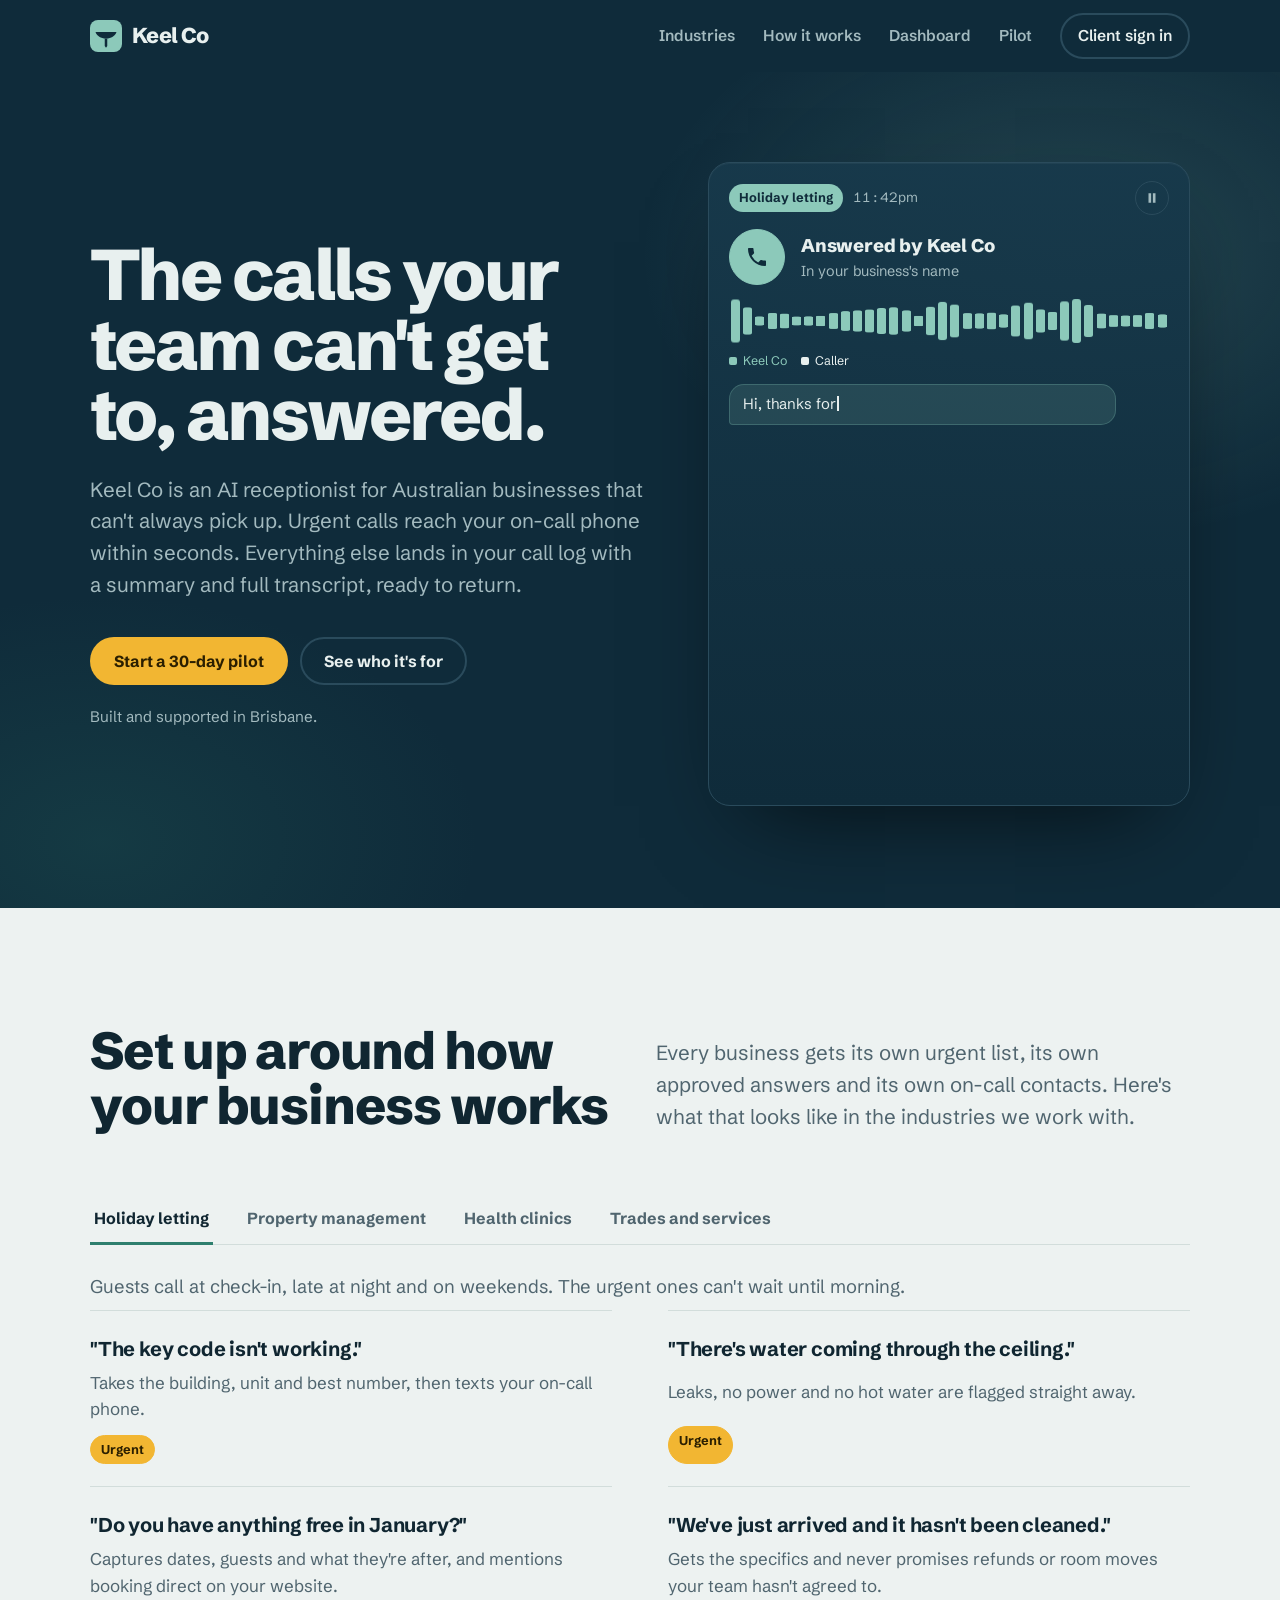
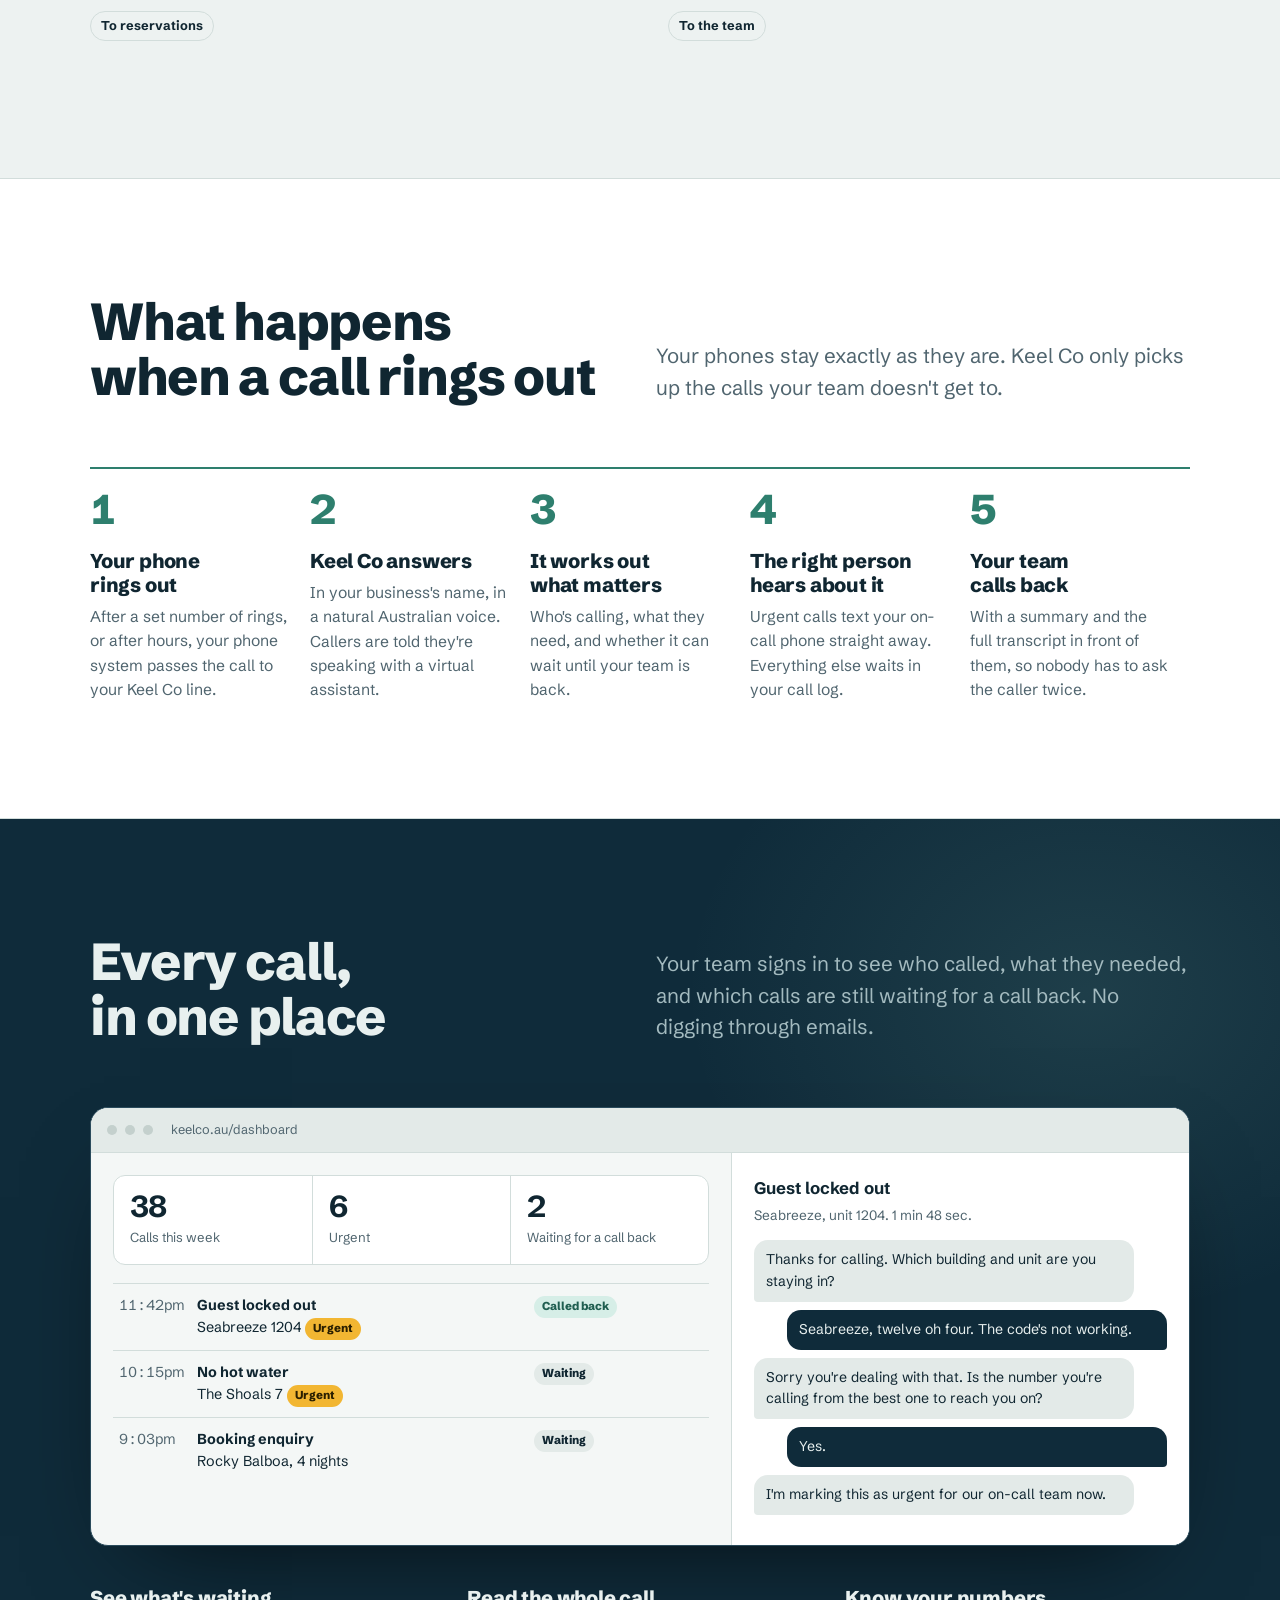
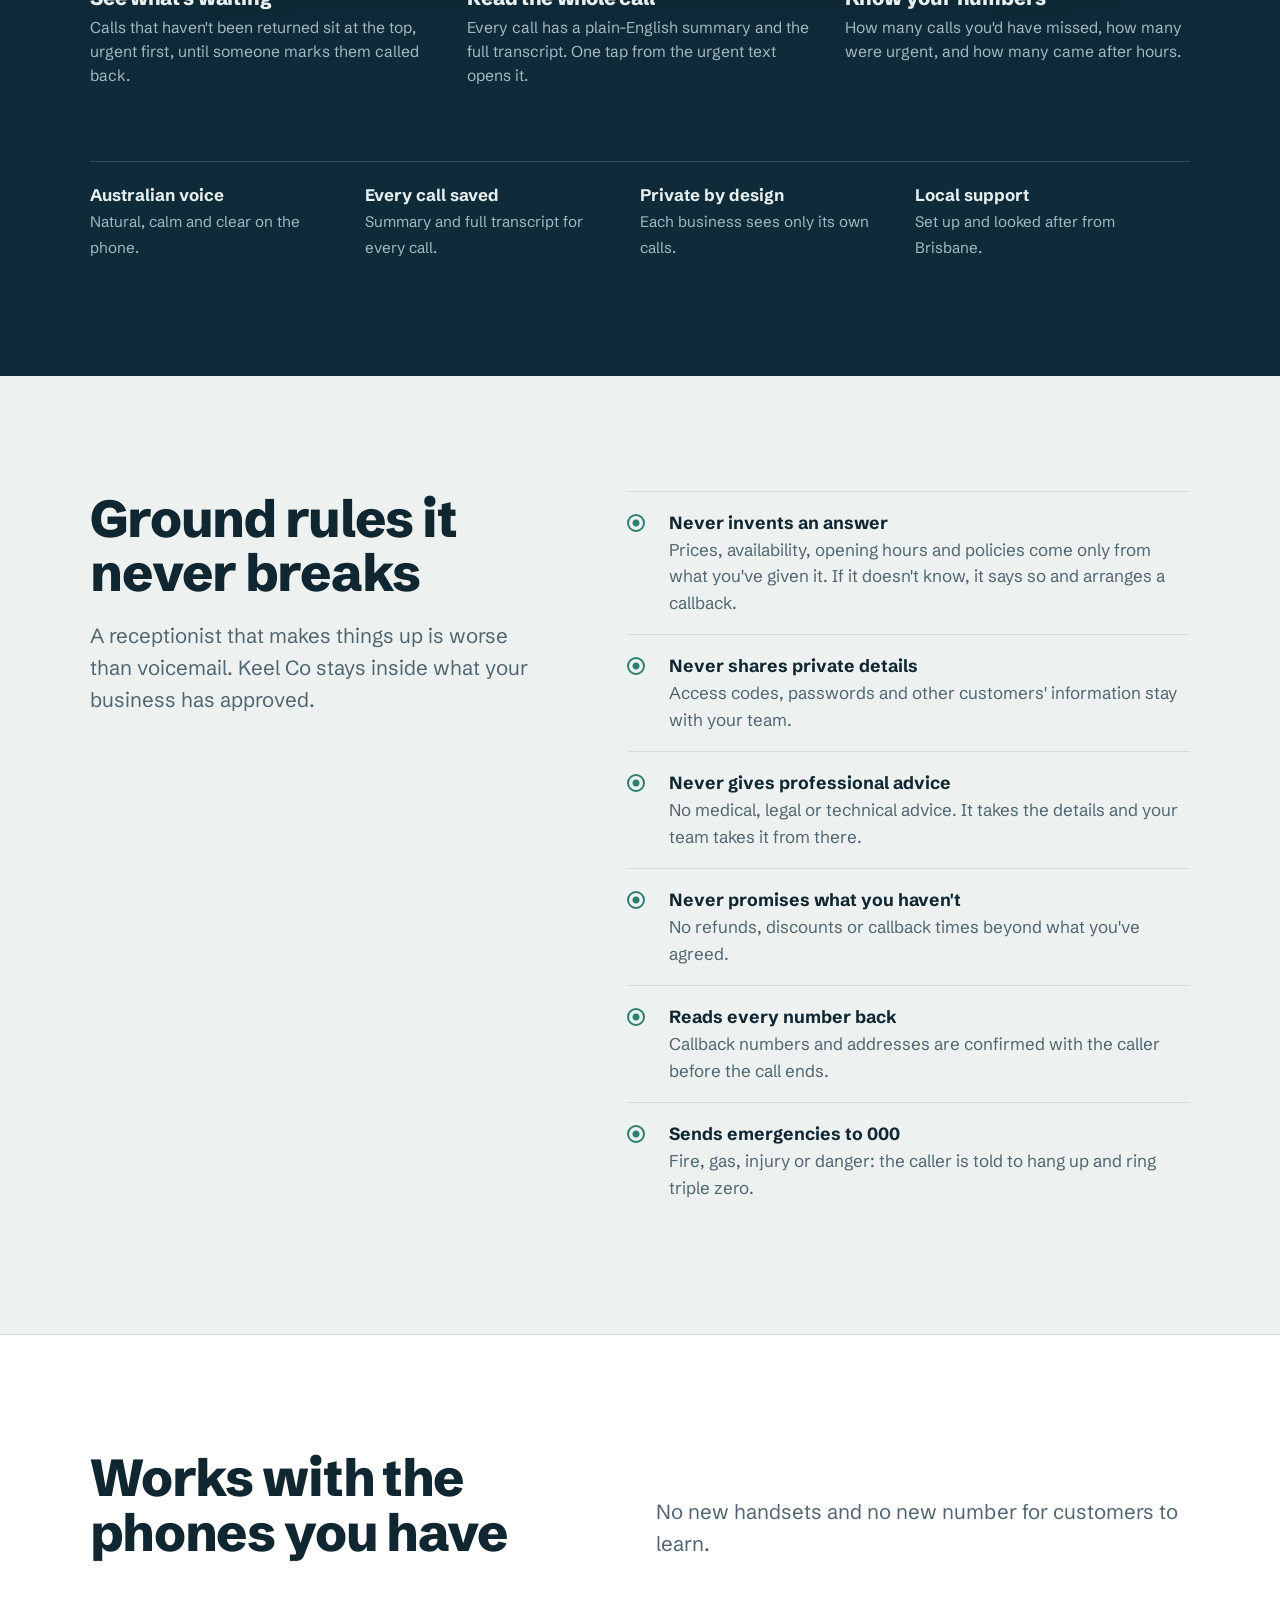
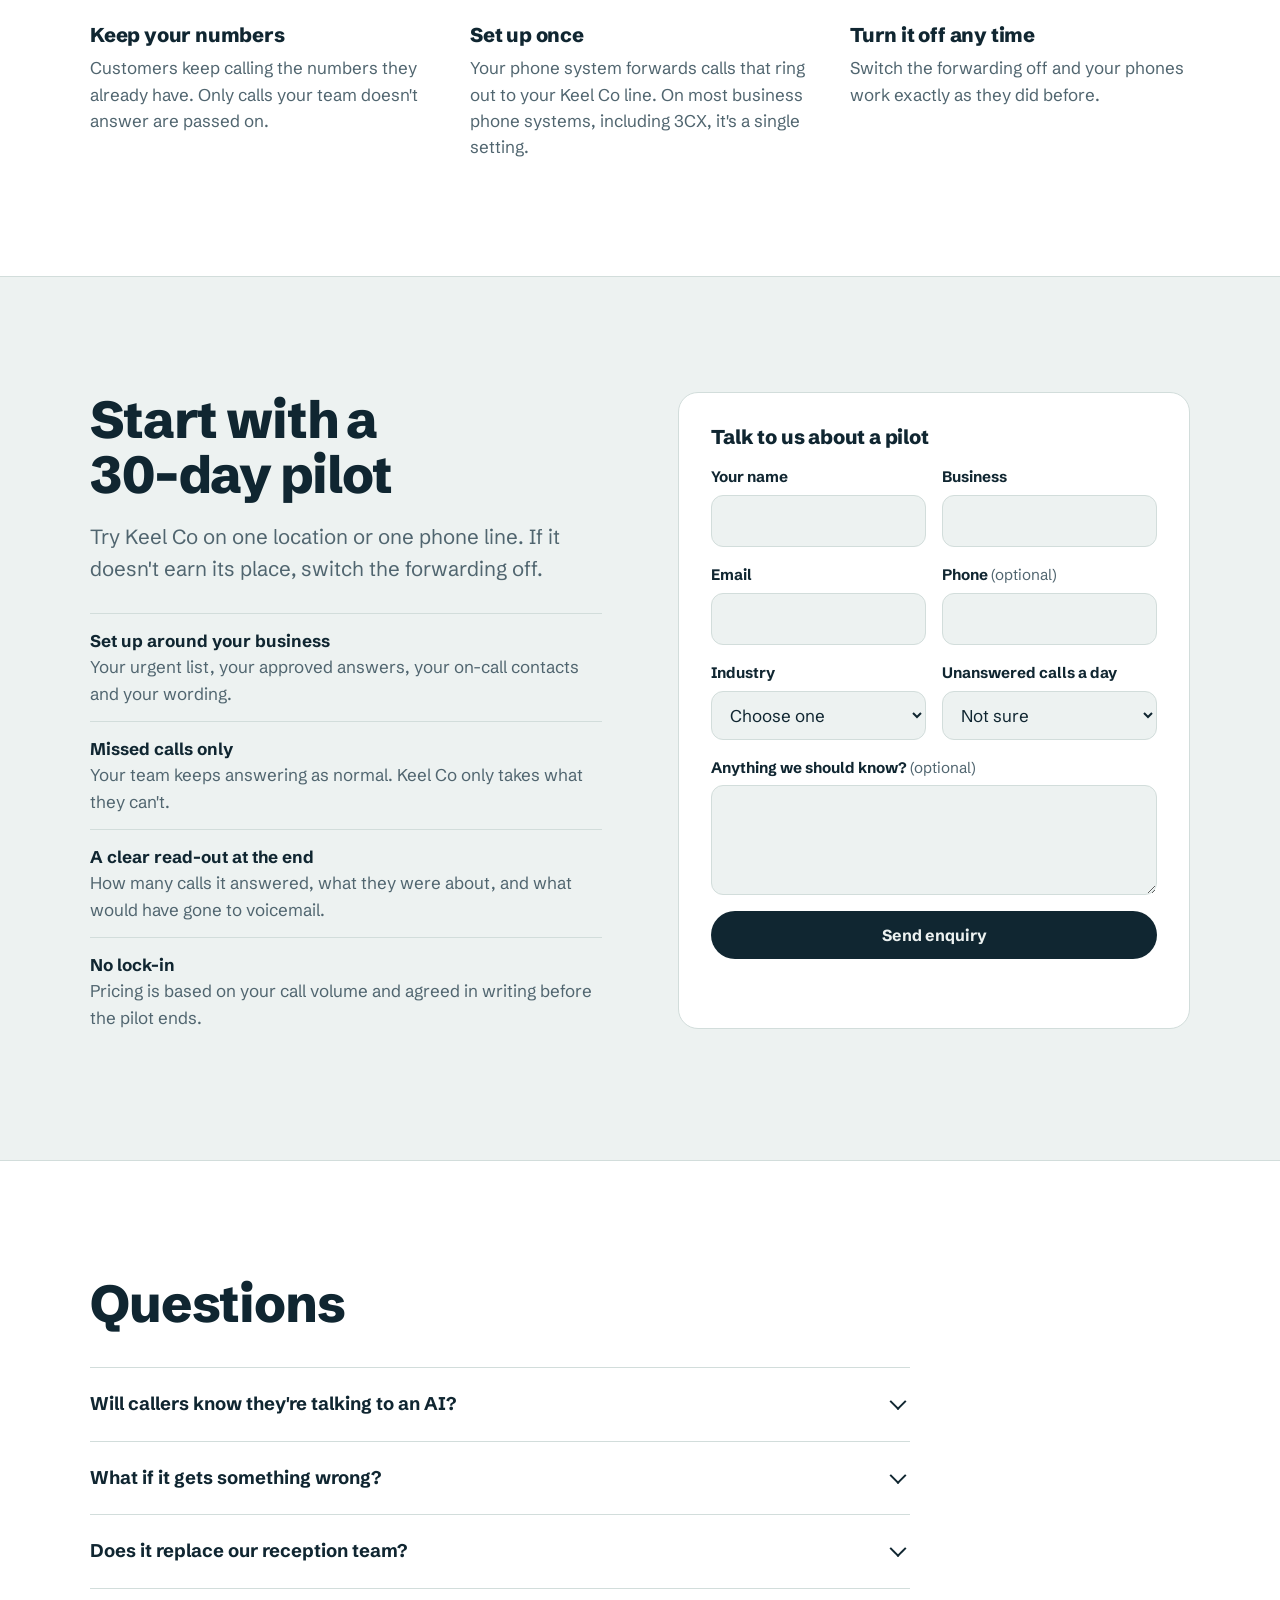
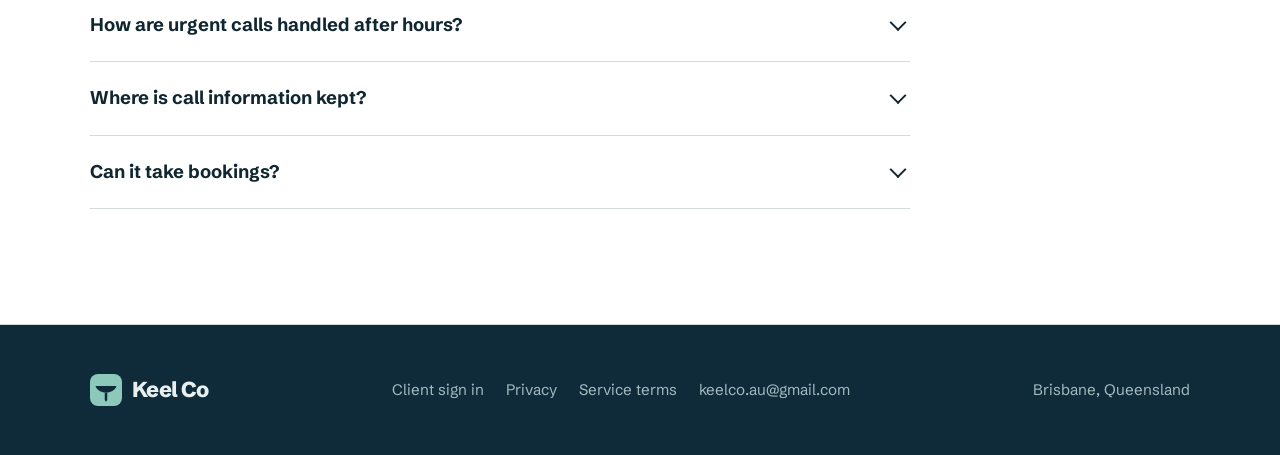
==== index.html @ eb7b9451 "Update index.html" ====
<!doctype html>
<html lang="en-AU">
<head>
  <meta charset="utf-8">
  <meta name="viewport" content="width=device-width, initial-scale=1">
  <title>Keel Co | AI receptionist for the calls your team misses</title>
  <meta name="description" content="Keel Co answers the calls your business misses, day and night. Urgent calls reach your on-call phone within seconds. Everything else lands in your call log with a summary and transcript.">
  <meta name="theme-color" content="#0F2B3A">
  <link rel="icon" href="/assets/mark.svg" type="image/svg+xml">
  <meta property="og:title" content="Keel Co | AI receptionist for the calls your team misses">
  <meta property="og:description" content="The calls your team can't get to, answered. Urgent ones reach your on-call phone in seconds.">
  <link rel="preconnect" href="https://fonts.googleapis.com">
  <link rel="preconnect" href="https://fonts.gstatic.com" crossorigin>
  <link href="https://fonts.googleapis.com/css2?family=Schibsted+Grotesk:wght@400;500;600;700;800;900&display=swap" rel="stylesheet">
  <link rel="stylesheet" href="/site.css">
  <link rel="stylesheet" href="/motion.css">
</head>
<body>
<a class="skip" href="#main">Skip to content</a>

<header class="site-head">
  <div class="wrap">
    <a class="brand" href="/"><img src="/assets/mark.svg" alt="" width="32" height="32">Keel Co</a>
    <nav class="nav" aria-label="Main">
      <a href="#industries">Industries</a>
      <a href="#how">How it works</a>
      <a href="#dashboard">Dashboard</a>
      <a href="#pilot">Pilot</a>
      <a class="signin" href="/dashboard">Client sign in</a>
    </nav>
  </div>
</header>

<main id="main">
  <section class="hero" aria-labelledby="hero-title">
    <div class="wrap">
      <div>
        <h1 id="hero-title">The calls your team can't get to, answered.</h1>
        <p class="lede">Keel Co is an AI receptionist for Australian businesses that can't always pick up. Urgent calls reach your on-call phone within seconds. Everything else lands in your call log with a summary and full transcript, ready to return.</p>
        <div class="hero-actions">
          <a class="btn btn-buoy" href="#pilot">Start a 30-day pilot</a>
          <a class="btn btn-ghost-dark" href="#industries">See who it's for</a>
        </div>
        <p class="hero-note">Built and supported in Brisbane.</p>
      </div>

      <div class="stage" id="stage" role="img" aria-label="Animated example: Keel Co answers a missed call, talks with the caller, saves a summary and texts the on-call phone.">
        <div class="sms" id="sc-sms" aria-hidden="true">
          <img src="/assets/mark.svg" alt="">
          <div class="sms-top"><b>Keel Co</b><span>now</span></div>
          <div class="sms-body"><strong id="sms-title"></strong><span id="sms-body"></span></div>
          <span class="sms-link">View call in dashboard</span>
        </div>
        <div class="stage-top">
          <span class="scenario-chip" id="sc-chip">Holiday letting</span>
          <span class="stage-time" id="sc-time">11:42pm</span>
          <button class="stage-pause" id="sc-pause" type="button" aria-pressed="false" aria-label="Pause the example call"><svg viewBox="0 0 16 16" aria-hidden="true"><path d="M4 2.5h3v11H4zM9 2.5h3v11H9z" fill="currentColor"/></svg></button>
        </div>
        <div class="caller-row">
          <div class="ring-wrap"><span class="ring"></span><span class="ring"></span><span class="ring"></span>
            <svg viewBox="0 0 24 24" aria-hidden="true"><path d="M6.6 10.8a15.1 15.1 0 0 0 6.6 6.6l2.2-2.2c.3-.3.7-.4 1-.2 1.1.4 2.3.6 3.6.6.6 0 1 .4 1 1V20c0 .6-.4 1-1 1A17 17 0 0 1 3 4c0-.6.4-1 1-1h3.5c.6 0 1 .4 1 1 0 1.3.2 2.5.6 3.6.1.3 0 .7-.2 1z" fill="currentColor"/></svg>
          </div>
          <div><div class="call-state" id="sc-state">Incoming call</div><div class="call-sub" id="sc-sub">Rang out at reception</div></div>
        </div>
        <div class="wave" id="wave" aria-hidden="true"></div>
        <div class="wave-legend" aria-hidden="true"><span class="k">Keel Co</span><span class="c">Caller</span></div>
        <ol class="transcript" id="sc-lines" aria-hidden="true"></ol>
        <div class="summary" id="sc-summary" aria-hidden="true"></div>
      </div>
    </div>
  </section>

  <section id="industries" aria-labelledby="ind-title">
    <div class="wrap">
      <div class="section-head">
        <h2 id="ind-title">Set up around how your business works</h2>
        <p class="lede">Every business gets its own urgent list, its own approved answers and its own on-call contacts. Here's what that looks like in the industries we work with.</p>
      </div>

      <div class="tabs" role="tablist" aria-label="Industries">
        <button role="tab" id="tab-letting" aria-controls="panel-letting" aria-selected="true">Holiday letting</button>
        <button role="tab" id="tab-pm" aria-controls="panel-pm" aria-selected="false" tabindex="-1">Property management</button>
        <button role="tab" id="tab-clinic" aria-controls="panel-clinic" aria-selected="false" tabindex="-1">Health clinics</button>
        <button role="tab" id="tab-trades" aria-controls="panel-trades" aria-selected="false" tabindex="-1">Trades and services</button>
      </div>

      <div role="tabpanel" id="panel-letting" aria-labelledby="tab-letting">
        <p class="tab-intro">Guests call at check-in, late at night and on weekends. The urgent ones can't wait until morning.</p>
        <div class="call-types">
          <div class="call-type"><span class="said">"The key code isn't working."</span><span class="does">Takes the building, unit and best number, then texts your on-call phone.</span><span class="tag urgent">Urgent</span></div>
          <div class="call-type"><span class="said">"There's water coming through the ceiling."</span><span class="does">Leaks, no power and no hot water are flagged straight away.</span><span class="tag urgent">Urgent</span></div>
          <div class="call-type"><span class="said">"Do you have anything free in January?"</span><span class="does">Captures dates, guests and what they're after, and mentions booking direct on your website.</span><span class="tag">To reservations</span></div>
          <div class="call-type"><span class="said">"We've just arrived and it hasn't been cleaned."</span><span class="does">Gets the specifics and never promises refunds or room moves your team hasn't agreed to.</span><span class="tag">To the team</span></div>
        </div>
      </div>

      <div role="tabpanel" id="panel-pm" aria-labelledby="tab-pm" hidden>
        <p class="tab-intro">Tenants, owners and tradespeople all call the same number. Keel Co sorts them and gets each message to the right person.</p>
        <div class="call-types">
          <div class="call-type"><span class="said">"A pipe's burst under the sink."</span><span class="does">Emergency repairs like burst pipes, gas smells and no power go to your after-hours contact straight away.</span><span class="tag urgent">Urgent</span></div>
          <div class="call-type"><span class="said">"The oven's stopped working."</span><span class="does">Logs a routine maintenance request with the address, the problem and when the tenant is home.</span><span class="tag">Maintenance</span></div>
          <div class="call-type"><span class="said">"I'm calling about the inspection on Friday."</span><span class="does">Takes the message for the property manager. It never confirms tenancy details to someone it can't verify.</span><span class="tag">To the PM</span></div>
          <div class="call-type"><span class="said">"I own 14 Smith Street, can someone call me?"</span><span class="does">Owners get a clear message to their property manager with what it's about.</span><span class="tag">Message</span></div>
        </div>
      </div>

      <div role="tabpanel" id="panel-clinic" aria-labelledby="tab-clinic" hidden>
        <p class="tab-intro">For physio, chiro, dental and allied health practices whose front desk is busy with patients in the room.</p>
        <div class="call-types">
          <div class="call-type"><span class="said">"I've hurt my back. Can I get in today?"</span><span class="does">Takes the patient's details and preferred times as a booking request for your team to confirm. It never gives clinical advice.</span><span class="tag">Booking request</span></div>
          <div class="call-type"><span class="said">"I need to cancel tomorrow's appointment."</span><span class="does">Captures the name and appointment time so reception can free up the slot and offer it to someone else.</span><span class="tag">To reception</span></div>
          <div class="call-type"><span class="said">"Is it covered by my health fund?"</span><span class="does">Answers only from information the practice has approved. Anything else gets a callback.</span><span class="tag">Callback</span></div>
          <div class="call-type"><span class="said">"I've got chest pain."</span><span class="does">Anything that sounds like an emergency: the caller is told to hang up and ring 000.</span><span class="tag urgent">Emergency</span></div>
        </div>
      </div>

      <div role="tabpanel" id="panel-trades" aria-labelledby="tab-trades" hidden>
        <p class="tab-intro">For plumbers, electricians and service businesses whose phone rings while they're on the tools.</p>
        <div class="call-types">
          <div class="call-type"><span class="said">"My hot water system has burst."</span><span class="does">Urgent jobs go straight to whoever's on call, with the address and the customer's number.</span><span class="tag urgent">Urgent</span></div>
          <div class="call-type"><span class="said">"Can I get a quote for a new switchboard?"</span><span class="does">Captures the job, the address and the best time to call, so you can quote without phone tag.</span><span class="tag">New job</span></div>
          <div class="call-type"><span class="said">"What time are you coming tomorrow?"</span><span class="does">Takes the message for the office. It never makes up arrival times.</span><span class="tag">To the office</span></div>
          <div class="call-type"><span class="said">"Do you do weekend call-outs?"</span><span class="does">Answers from your approved information and passes the enquiry on.</span><span class="tag">Callback</span></div>
        </div>
      </div>
    </div>
  </section>

  <section class="calls-band" id="how" aria-labelledby="how-title">
    <div class="wrap">
      <div class="section-head">
        <h2 id="how-title">What happens when a call rings out</h2>
        <p class="lede">Your phones stay exactly as they are. Keel Co only picks up the calls your team doesn't get to.</p>
      </div>
      <ol class="steps">
        <li><h3>Your phone rings out</h3><p>After a set number of rings, or after hours, your phone system passes the call to your Keel Co line.</p></li>
        <li><h3>Keel Co answers</h3><p>In your business's name, in a natural Australian voice. Callers are told they're speaking with a virtual assistant.</p></li>
        <li><h3>It works out what matters</h3><p>Who's calling, what they need, and whether it can wait until your team is back.</p></li>
        <li><h3>The right person hears about it</h3><p>Urgent calls text your on-call phone straight away. Everything else waits in your call log.</p></li>
        <li><h3>Your team calls back</h3><p>With a summary and the full transcript in front of them, so nobody has to ask the caller twice.</p></li>
      </ol>
    </div>
  </section>

  <section class="preview" id="dashboard" aria-labelledby="dash-title">
    <div class="wrap">
      <div class="section-head">
        <h2 id="dash-title">Every call, in one place</h2>
        <p class="lede">Your team signs in to see who called, what they needed, and which calls are still waiting for a call back. No digging through emails.</p>
      </div>

      <div class="screen" role="img" aria-label="Preview of the Keel Co call log, showing call counts, a list of calls and one call's transcript">
        <div class="screen-bar"><i></i><i></i><i></i><span>keelco.au/dashboard</span></div>
        <div class="screen-body">
          <div>
            <div class="figs">
              <div><b>38</b><small>Calls this week</small></div>
              <div><b>6</b><small>Urgent</small></div>
              <div><b>2</b><small>Waiting for a call back</small></div>
            </div>
            <table class="mini-table">
              <tr><td>11:42pm</td><td><b>Guest locked out</b><br>Seabreeze 1204 <span class="pill urgent">Urgent</span></td><td><span class="pill done">Called back</span></td></tr>
              <tr><td>10:15pm</td><td><b>No hot water</b><br>The Shoals 7 <span class="pill urgent">Urgent</span></td><td><span class="pill" data-flip>Waiting</span></td></tr>
              <tr><td>9:03pm</td><td><b>Booking enquiry</b><br>Rocky Balboa, 4 nights</td><td><span class="pill">Waiting</span></td></tr>
            </table>
          </div>
          <div class="detail">
            <h4>Guest locked out</h4>
            <p class="meta">Seabreeze, unit 1204. 1 min 48 sec.</p>
            <div class="bubble ai">Thanks for calling. Which building and unit are you staying in?</div>
            <div class="bubble caller">Seabreeze, twelve oh four. The code's not working.</div>
            <div class="bubble ai">Sorry you're dealing with that. Is the number you're calling from the best one to reach you on?</div>
            <div class="bubble caller">Yes.</div>
            <div class="bubble ai">I'm marking this as urgent for our on-call team now.</div>
          </div>
        </div>
      </div>

      <div class="preview-points">
        <div><h3>See what's waiting</h3><p>Calls that haven't been returned sit at the top, urgent first, until someone marks them called back.</p></div>
        <div><h3>Read the whole call</h3><p>Every call has a plain-English summary and the full transcript. One tap from the urgent text opens it.</p></div>
        <div><h3>Know your numbers</h3><p>How many calls you'd have missed, how many were urgent, and how many came after hours.</p></div>
      </div>

      <div class="trust">
        <div><b>Australian voice</b><span>Natural, calm and clear on the phone.</span></div>
        <div><b>Every call saved</b><span>Summary and full transcript for every call.</span></div>
        <div><b>Private by design</b><span>Each business sees only its own calls.</span></div>
        <div><b>Local support</b><span>Set up and looked after from Brisbane.</span></div>
      </div>
    </div>
  </section>

  <section aria-labelledby="rules-title">
    <div class="wrap rules">
      <div>
        <h2 id="rules-title">Ground rules it never breaks</h2>
        <p class="lede" style="margin-top:20px">A receptionist that makes things up is worse than voicemail. Keel Co stays inside what your business has approved.</p>
      </div>
      <ul class="rule-list">
        <li><div><strong>Never invents an answer</strong><span>Prices, availability, opening hours and policies come only from what you've given it. If it doesn't know, it says so and arranges a callback.</span></div></li>
        <li><div><strong>Never shares private details</strong><span>Access codes, passwords and other customers' information stay with your team.</span></div></li>
        <li><div><strong>Never gives professional advice</strong><span>No medical, legal or technical advice. It takes the details and your team takes it from there.</span></div></li>
        <li><div><strong>Never promises what you haven't</strong><span>No refunds, discounts or callback times beyond what you've agreed.</span></div></li>
        <li><div><strong>Reads every number back</strong><span>Callback numbers and addresses are confirmed with the caller before the call ends.</span></div></li>
        <li><div><strong>Sends emergencies to 000</strong><span>Fire, gas, injury or danger: the caller is told to hang up and ring triple zero.</span></div></li>
      </ul>
    </div>
  </section>

  <section class="phones" aria-labelledby="phones-title">
    <div class="wrap">
      <div class="section-head">
        <h2 id="phones-title">Works with the phones you have</h2>
        <p class="lede">No new handsets and no new number for customers to learn.</p>
      </div>
      <div class="phone-grid">
        <div><h3>Keep your numbers</h3><p>Customers keep calling the numbers they already have. Only calls your team doesn't answer are passed on.</p></div>
        <div><h3>Set up once</h3><p>Your phone system forwards calls that ring out to your Keel Co line. On most business phone systems, including 3CX, it's a single setting.</p></div>
        <div><h3>Turn it off any time</h3><p>Switch the forwarding off and your phones work exactly as they did before.</p></div>
      </div>
    </div>
  </section>

  <section id="pilot" aria-labelledby="pilot-title">
    <div class="wrap pilot">
      <div>
        <h2 id="pilot-title">Start with a 30-day pilot</h2>
        <p class="lede" style="margin-top:20px">Try Keel Co on one location or one phone line. If it doesn't earn its place, switch the forwarding off.</p>
        <ul class="pilot-terms">
          <li><b>Set up around your business</b><span>Your urgent list, your approved answers, your on-call contacts and your wording.</span></li>
          <li><b>Missed calls only</b><span>Your team keeps answering as normal. Keel Co only takes what they can't.</span></li>
          <li><b>A clear read-out at the end</b><span>How many calls it answered, what they were about, and what would have gone to voicemail.</span></li>
          <li><b>No lock-in</b><span>Pricing is based on your call volume and agreed in writing before the pilot ends.</span></li>
        </ul>
      </div>

      <form class="enquiry" id="enquiry" novalidate>
        <h3>Talk to us about a pilot</h3>
        <div class="two">
          <div class="field"><label for="f-name">Your name</label><input id="f-name" name="name" autocomplete="name" required maxlength="120"></div>
          <div class="field"><label for="f-business">Business</label><input id="f-business" name="business" autocomplete="organization" maxlength="160"></div>
        </div>
        <div class="two">
          <div class="field"><label for="f-email">Email</label><input id="f-email" name="email" type="email" autocomplete="email" required maxlength="200"></div>
          <div class="field"><label for="f-phone">Phone <span class="hint">(optional)</span></label><input id="f-phone" name="phone" type="tel" autocomplete="tel" maxlength="40"></div>
        </div>
        <div class="two">
          <div class="field">
            <label for="f-industry">Industry</label>
            <select id="f-industry" name="industry">
              <option value="">Choose one</option>
              <option>Holiday or short-stay letting</option>
              <option>Property management</option>
              <option>Health clinic</option>
              <option>Trades or services</option>
              <option>Something else</option>
            </select>
          </div>
          <div class="field">
            <label for="f-missed">Unanswered calls a day</label>
            <select id="f-missed" name="missed_calls">
              <option value="">Not sure</option>
              <option>Under 10</option>
              <option>10 to 30</option>
              <option>30 to 100</option>
              <option>Over 100</option>
            </select>
          </div>
        </div>
        <div class="field"><label for="f-message">Anything we should know? <span class="hint">(optional)</span></label><textarea id="f-message" name="message" maxlength="2000"></textarea></div>
        <button class="btn btn-ink" type="submit">Send enquiry</button>
        <p class="form-status" id="form-status" role="status" aria-live="polite"></p>
      </form>
    </div>
  </section>

  <section class="calls-band" id="faq" aria-labelledby="faq-title">
    <div class="wrap">
      <h2 id="faq-title" style="margin-bottom:36px">Questions</h2>
      <div class="faq">
        <details><summary>Will callers know they're talking to an AI?</summary><p>Yes. Keel Co introduces itself as a virtual assistant at the start of every call, and says so if anyone asks. Most callers just want their message to reach a person quickly, and that's what it does.</p></details>
        <details><summary>What if it gets something wrong?</summary><p>Every call is saved with a full transcript, so your team can check exactly what was said. Names and numbers are read back to the caller before the call ends, and it never commits your business to anything it hasn't been told it can.</p></details>
        <details><summary>Does it replace our reception team?</summary><p>No. It answers the calls that would otherwise ring out or go to voicemail: when everyone's busy, on another line, or gone home for the day.</p></details>
        <details><summary>How are urgent calls handled after hours?</summary><p>You choose what counts as urgent and who's on call. When an urgent call comes in, the on-call person gets a text with the caller's name, the problem and their number within seconds of the call ending, plus a link to the full call.</p></details>
        <details><summary>Where is call information kept?</summary><p>Your call log is stored in Australia, in Sydney, and only your business can see it. To answer calls, Keel Co uses established global providers for the phone line and voice, which process call audio on their own servers, some of them overseas. Our <a href="/privacy">privacy policy</a> names each one and how long information is kept.</p></details>
        <details><summary>Can it take bookings?</summary><p>It captures booking requests in full for your team to confirm. It doesn't check availability or quote prices unless you've set it up to.</p></details>
      </div>
    </div>
  </section>
</main>

<footer class="site-foot">
  <div class="wrap">
    <a class="brand" href="/" style="color:var(--on-tide)"><img src="/assets/mark.svg" alt="" width="28" height="28">Keel Co</a>
    <nav aria-label="Footer">
      <a href="/dashboard">Client sign in</a>
      <a href="/privacy">Privacy</a>
      <a href="/terms">Service terms</a>
      <a href="mailto:keelco.au@gmail.com">keelco.au@gmail.com</a>
    </nav>
    <p>Brisbane, Queensland</p>
  </div>
</footer>

<script src="/config.js"></script>
<script src="/motion.js" defer></script>
<script>
// Industry tabs (arrow keys move between tabs).
(function () {
  var tabs = [].slice.call(document.querySelectorAll('[role="tab"]'));
  function select(t) {
    tabs.forEach(function (x) {
      var on = x === t;
      x.setAttribute('aria-selected', String(on)); x.tabIndex = on ? 0 : -1;
      document.getElementById(x.getAttribute('aria-controls')).hidden = !on;
    });
  }
  tabs.forEach(function (t, i) {
    t.addEventListener('click', function () { select(t); });
    t.addEventListener('keydown', function (e) {
      var j = e.key === 'ArrowRight' ? (i + 1) % tabs.length : e.key === 'ArrowLeft' ? (i - 1 + tabs.length) % tabs.length : -1;
      if (j > -1) { e.preventDefault(); select(tabs[j]); tabs[j].focus(); }
    });
  });
})();

// Enquiry form: saved straight to the Keel Co database.
(function () {
  var form = document.getElementById('enquiry');
  var status = document.getElementById('form-status');
  if (!form) return;
  form.addEventListener('submit', function (e) {
    e.preventDefault();
    var data = Object.fromEntries(new FormData(form).entries());
    status.className = 'form-status';
    if (!data.name || !data.name.trim()) { status.className = 'form-status err'; status.textContent = 'Add your name so we know who to reply to.'; form.name.focus(); return; }
    if (!/^[^@\s]+@[^@\s]+\.[^@\s]+$/.test(data.email || '')) { status.className = 'form-status err'; status.textContent = 'Check your email address. It needs an @ and a domain.'; form.email.focus(); return; }
    Object.keys(data).forEach(function (k) { data[k] = (data[k] || '').trim() || null; });
    var btn = form.querySelector('button[type=submit]');
    btn.disabled = true; btn.textContent = 'Sending…';
    var c = window.KEEL_CONFIG;
    fetch(c.supabaseUrl + '/rest/v1/leads', {
      method: 'POST',
      headers: { 'apikey': c.supabaseKey, 'Content-Type': 'application/json', 'Prefer': 'return=minimal' },
      body: JSON.stringify(data)
    }).then(function (r) {
      if (!r.ok) throw new Error('status ' + r.status);
      form.reset();
      status.className = 'form-status ok';
      status.textContent = 'Thanks. We’ll be in touch within one business day.';
    }).catch(function () {
      status.className = 'form-status err';
      status.textContent = 'That didn’t send. Email us at ' + c.contactEmail + ' instead.';
    }).finally(function () { btn.disabled = false; btn.textContent = 'Send enquiry'; });
  });
})();
</script>
</body>
</html>
---- site.css ----
/* Keel Co — public site */
:root {
  --tide: #0F2B3A;
  --tide-raised: #17394B;
  --tide-line: #2A4B5C;
  --on-tide: #E8F0EF;
  --on-tide-muted: #A3BABF;
  --salt: #EDF2F1;
  --paper: #FFFFFF;
  --ink: #102631;
  --slate: #50656F;
  --line: #D2DDDB;
  --seaglass: #8CC9BA;
  --seaglass-deep: #2E7F6E;
  --buoy: #F2B632;
  --buoy-ink: #2B1F00;
  --focus: #F2B632;
  --font: "Schibsted Grotesk", "Helvetica Neue", Arial, system-ui, sans-serif;
  --wrap: 1180px;
  --gutter: clamp(16px, 4vw, 40px);
  color-scheme: light;
}
@media (prefers-color-scheme: dark) {
  :root:not([data-theme="light"]) {
    --salt: #0C2230;
    --paper: #12293A;
    --ink: #E3ECEB;
    --slate: #9FB4B9;
    --line: #27465A;
    --seaglass-deep: #8CC9BA;
    color-scheme: dark;
  }
}
:root[data-theme="dark"] {
  --salt: #0C2230; --paper: #12293A; --ink: #E3ECEB; --slate: #9FB4B9;
  --line: #27465A; --seaglass-deep: #8CC9BA; color-scheme: dark;
}

*, *::before, *::after { box-sizing: border-box; }
html { -webkit-text-size-adjust: 100%; scroll-behavior: smooth; }
@media (prefers-reduced-motion: reduce) { html { scroll-behavior: auto; } }
body {
  margin: 0; background: var(--salt); color: var(--ink);
  font-family: var(--font); font-size: 1.0625rem; line-height: 1.55;
  -webkit-font-smoothing: antialiased;
}
img, svg { display: block; max-width: 100%; }
a { color: inherit; }
:focus-visible { outline: 3px solid var(--focus); outline-offset: 3px; border-radius: 4px; }
.wrap { max-width: var(--wrap); margin: 0 auto; padding: 0 var(--gutter); }
.skip { position: absolute; left: -9999px; }
.skip:focus { left: 16px; top: 16px; z-index: 10; background: var(--buoy); color: var(--buoy-ink); padding: 8px 12px; }

h1, h2, h3 { margin: 0; font-weight: 800; letter-spacing: -0.022em; line-height: 1.05; text-wrap: balance; }
h2 { font-size: clamp(2rem, 4.4vw, 3.25rem); }
h3 { font-size: 1.25rem; letter-spacing: -0.01em; line-height: 1.2; }
p { margin: 0; }
.lede { font-size: clamp(1.125rem, 1.6vw, 1.3rem); color: var(--slate); max-width: 34em; }

/* Buttons */
.btn {
  display: inline-flex; align-items: center; justify-content: center; gap: 10px;
  min-height: 48px; padding: 0 22px; border-radius: 999px; border: 2px solid transparent;
  font: 700 1rem/1 var(--font); text-decoration: none; cursor: pointer;
  transition: background-color .15s, color .15s, border-color .15s;
}
.btn-buoy { background: var(--buoy); color: var(--buoy-ink); }
.btn-buoy:hover { background: #FFC845; }
.btn-ghost-dark { border-color: var(--tide-line); color: var(--on-tide); }
.btn-ghost-dark:hover { border-color: var(--on-tide-muted); }
.btn-ink { background: var(--ink); color: var(--salt); }

/* Header */
.site-head { background: var(--tide); color: var(--on-tide); }
.site-head .wrap { display: flex; align-items: center; justify-content: space-between; height: 72px; }
.brand { display: inline-flex; align-items: center; gap: 10px; text-decoration: none; font-weight: 800; font-size: 1.35rem; letter-spacing: -0.03em; }
.brand img { width: 32px; height: 32px; }
.nav { display: flex; align-items: center; gap: 28px; font-weight: 600; font-size: .975rem; }
.nav a { text-decoration: none; color: var(--on-tide-muted); }
.nav a:hover { color: var(--on-tide); }
.nav .signin { color: var(--on-tide); border: 2px solid var(--tide-line); padding: 9px 16px; border-radius: 999px; }
@media (max-width: 760px) { .nav a:not(.signin) { display: none; } }

/* Hero */
.hero { background: var(--tide); color: var(--on-tide); padding: clamp(40px, 7vw, 96px) 0 clamp(56px, 8vw, 112px); overflow: hidden; }
.hero .wrap { display: grid; grid-template-columns: minmax(0, 1.15fr) minmax(0, 1fr); gap: clamp(32px, 5vw, 72px); align-items: center; }
.hero h1 { font-size: clamp(2.6rem, 5.6vw, 4.6rem); letter-spacing: -0.035em; line-height: .98; }
.hero .lede { color: var(--on-tide-muted); margin-top: 24px; }
.hero-actions { display: flex; flex-wrap: wrap; gap: 12px; margin-top: 36px; }
.hero-note { margin-top: 20px; font-size: .95rem; color: var(--on-tide-muted); }
@media (max-width: 900px) { .hero .wrap { grid-template-columns: 1fr; } }

/* The night log */
.log { background: var(--tide-raised); border: 1px solid var(--tide-line); border-radius: 20px; padding: 22px 22px 10px; box-shadow: 0 30px 80px -40px rgba(0,0,0,.6); }
.log-head { display: flex; justify-content: space-between; align-items: baseline; gap: 12px; padding: 0 4px 14px; border-bottom: 1px solid var(--tide-line); }
.log-head strong { font-size: 1.05rem; }
.log-head span { font-size: .875rem; color: var(--on-tide-muted); }
.log ol { list-style: none; margin: 0; padding: 0; }
.log li { display: grid; grid-template-columns: 64px 1fr; gap: 14px; padding: 16px 4px; border-bottom: 1px solid var(--tide-line); }
.log li:last-child { border-bottom: 0; }
.log time { font-weight: 700; color: var(--on-tide-muted); font-size: .95rem; padding-top: 1px; }
.log .what { font-weight: 700; }
.log .where { color: var(--on-tide-muted); font-size: .95rem; }
.log .outcome { display: inline-flex; align-items: center; gap: 8px; margin-top: 8px; font-size: .875rem; font-weight: 600; color: var(--seaglass); }
.log .outcome::before { content: ""; width: 8px; height: 8px; border-radius: 50%; background: currentColor; }
.log .urgent .outcome { color: var(--buoy); }
.log .urgent .what::after { content: "Urgent"; margin-left: 10px; font-size: .75rem; font-weight: 800; padding: 3px 8px; border-radius: 999px; background: var(--buoy); color: var(--buoy-ink); vertical-align: 2px; }
.log-foot { font-size: .8rem; color: var(--on-tide-muted); padding: 12px 4px 8px; }

/* The one orchestrated moment: the newest call arrives and gets flagged */
.log li.arrive { transition: background-color 1.2s ease; }
.log li.arrive.is-new { background: rgba(242,182,50,.10); }
.log li.arrive:not(.urgent) .outcome { color: var(--on-tide-muted); }
@media (prefers-reduced-motion: no-preference) {
  .log li.arrive.is-hidden { opacity: 0; transform: translateY(-14px); }
  .log li.arrive { transition: opacity .6s cubic-bezier(.2,.8,.2,1), transform .6s cubic-bezier(.2,.8,.2,1), background-color 1.2s ease; }
}

/* Sections */
section { padding: clamp(64px, 9vw, 120px) 0; }
.section-head { display: grid; grid-template-columns: minmax(0, 1fr) minmax(0, 1fr); gap: 32px; align-items: end; margin-bottom: clamp(36px, 5vw, 64px); }
.section-head .lede { justify-self: start; }
@media (max-width: 860px) { .section-head { grid-template-columns: 1fr; } }

/* Sequence: what happens to a missed call */
.steps { list-style: none; margin: 0; padding: 0; display: grid; grid-template-columns: repeat(5, minmax(0, 1fr)); border-top: 2px solid var(--ink); counter-reset: step; }
.steps li { padding: 22px 20px 0 0; counter-increment: step; }
.steps li::before { content: counter(step); display: block; font-size: 2.6rem; font-weight: 800; letter-spacing: -0.04em; color: var(--seaglass-deep); line-height: 1; margin-bottom: 18px; }
.steps h3 { margin-bottom: 8px; }
.steps p { color: var(--slate); font-size: .98rem; }
@media (max-width: 980px) { .steps { grid-template-columns: repeat(2, minmax(0, 1fr)); row-gap: 28px; } }
@media (max-width: 520px) { .steps { grid-template-columns: 1fr; } }

/* What guests call about */
.calls-band { background: var(--paper); border-top: 1px solid var(--line); border-bottom: 1px solid var(--line); }
.call-types { display: grid; grid-template-columns: repeat(2, minmax(0, 1fr)); gap: 0 56px; }
.call-type { display: grid; grid-template-columns: minmax(0, 1fr); padding: 22px 0; border-top: 1px solid var(--line); }
.call-type .said { font-size: 1.25rem; font-weight: 700; letter-spacing: -0.01em; }
.call-type .does { color: var(--slate); margin-top: 6px; }
.call-type .tag { justify-self: start; margin-top: 12px; font-size: .8rem; font-weight: 700; padding: 4px 10px; border-radius: 999px; background: var(--salt); color: var(--ink); border: 1px solid var(--line); }
.call-type .tag.urgent { background: var(--buoy); color: var(--buoy-ink); border-color: var(--buoy); }
@media (max-width: 760px) { .call-types { grid-template-columns: 1fr; } }

/* Dashboard preview */
.preview { background: var(--tide); color: var(--on-tide); }
.preview .lede { color: var(--on-tide-muted); }
.screen { border-radius: 18px; overflow: hidden; border: 1px solid var(--tide-line); background: #F4F7F6; color: #102631; box-shadow: 0 40px 100px -50px rgba(0,0,0,.8); }
.screen-bar { display: flex; align-items: center; gap: 8px; padding: 12px 16px; background: #E3EAE8; border-bottom: 1px solid #D2DDDB; font-size: .8rem; color: #50656F; }
.screen-bar i { width: 10px; height: 10px; border-radius: 50%; background: #C4D0CD; }
.screen-bar span { margin-left: 10px; }
.screen-body { display: grid; grid-template-columns: 1.4fr 1fr; gap: 0; }
.screen-body > div { padding: 22px; }
.screen-body > div + div { border-left: 1px solid #D2DDDB; background: #FFFFFF; }
.figs { display: grid; grid-template-columns: repeat(3, minmax(0, 1fr)); border: 1px solid #D2DDDB; border-radius: 12px; background: #fff; }
.figs div { padding: 14px 16px; }
.figs div + div { border-left: 1px solid #D2DDDB; }
.figs b { display: block; font-size: 1.9rem; letter-spacing: -0.03em; line-height: 1.1; }
.figs small { color: #50656F; font-size: .82rem; }
.mini-table { width: 100%; border-collapse: collapse; margin-top: 18px; font-size: .9rem; }
.mini-table td { padding: 10px 6px; border-top: 1px solid #D2DDDB; vertical-align: top; }
.mini-table td:first-child { color: #50656F; white-space: nowrap; width: 72px; }
.pill { display: inline-block; font-size: .72rem; font-weight: 800; padding: 2px 8px; border-radius: 999px; background: #E3EAE8; }
.pill.urgent { background: #F2B632; color: #2B1F00; }
.pill.done { background: #D6EEE7; color: #1F5E50; }
.detail h4 { margin: 0 0 4px; font-size: 1.05rem; }
.detail .meta { color: #50656F; font-size: .85rem; margin-bottom: 14px; }
.bubble { max-width: 92%; padding: 9px 12px; border-radius: 14px; font-size: .88rem; margin-bottom: 8px; }
.bubble.ai { background: #E3EAE8; border-bottom-left-radius: 4px; }
.bubble.caller { background: #0F2B3A; color: #E8F0EF; margin-left: auto; border-bottom-right-radius: 4px; }
.preview-points { display: grid; grid-template-columns: repeat(3, minmax(0, 1fr)); gap: 32px; margin-top: 40px; }
.preview-points h3 { margin-bottom: 6px; }
.preview-points p { color: var(--on-tide-muted); font-size: .98rem; }
@media (max-width: 860px) { .screen-body { grid-template-columns: 1fr; } .screen-body > div + div { border-left: 0; border-top: 1px solid #D2DDDB; } .preview-points { grid-template-columns: 1fr; } }
@media (max-width: 520px) { .figs { grid-template-columns: 1fr; } .figs div + div { border-left: 0; border-top: 1px solid #D2DDDB; } }

/* Ground rules */
.rules { display: grid; grid-template-columns: minmax(0, .9fr) minmax(0, 1.1fr); gap: clamp(32px, 6vw, 96px); align-items: start; }
.rule-list { list-style: none; margin: 0; padding: 0; }
.rule-list li { padding: 18px 0; border-top: 1px solid var(--line); display: grid; grid-template-columns: 28px 1fr; gap: 14px; }
.rule-list li::before { content: ""; width: 18px; height: 18px; margin-top: 4px; border-radius: 50%; border: 2px solid var(--seaglass-deep); background: radial-gradient(circle, var(--seaglass-deep) 0 3px, transparent 4px); }
.rule-list strong { display: block; font-size: 1.1rem; }
.rule-list span { color: var(--slate); }
@media (max-width: 860px) { .rules { grid-template-columns: 1fr; } }

/* Phones */
.phones { background: var(--paper); border-top: 1px solid var(--line); border-bottom: 1px solid var(--line); }
.phone-grid { display: grid; grid-template-columns: repeat(3, minmax(0, 1fr)); gap: 40px; }
.phone-grid h3 { margin-bottom: 8px; }
.phone-grid p { color: var(--slate); }
@media (max-width: 860px) { .phone-grid { grid-template-columns: 1fr; gap: 28px; } }

/* Pilot + form */
.pilot { display: grid; grid-template-columns: minmax(0, 1fr) minmax(0, 1fr); gap: clamp(32px, 6vw, 88px); align-items: start; }
.pilot-terms { list-style: none; margin: 28px 0 0; padding: 0; }
.pilot-terms li { padding: 14px 0; border-top: 1px solid var(--line); }
.pilot-terms li b { display: block; }
.pilot-terms li span { color: var(--slate); }
form.enquiry { background: var(--paper); border: 1px solid var(--line); border-radius: 20px; padding: clamp(20px, 3vw, 32px); display: grid; gap: 16px; }
.field { display: grid; gap: 6px; }
.field label { font-weight: 700; font-size: .95rem; }
.field .hint { font-weight: 400; color: var(--slate); }
.field input, .field textarea, .field select {
  width: 100%; font: inherit; color: var(--ink); background: var(--salt);
  border: 1.5px solid var(--line); border-radius: 12px; padding: 12px 14px; min-height: 48px;
}
.field textarea { min-height: 110px; resize: vertical; }
.field input:focus, .field textarea:focus, .field select:focus { outline: none; border-color: var(--seaglass-deep); box-shadow: 0 0 0 3px rgba(46,127,110,.25); }
.two { display: grid; grid-template-columns: 1fr 1fr; gap: 16px; }
@media (max-width: 560px) { .two { grid-template-columns: 1fr; } }
.form-status { font-size: .95rem; min-height: 1.4em; }
.form-status.ok { color: var(--seaglass-deep); font-weight: 700; }
.form-status.err { color: #B3261E; font-weight: 700; }
@media (prefers-color-scheme: dark) { :root:not([data-theme="light"]) .form-status.err { color: #FF9B8F; } }
@media (max-width: 860px) { .pilot { grid-template-columns: 1fr; } }

/* FAQ */
.faq { max-width: 820px; }
.faq details { border-top: 1px solid var(--line); }
.faq details:last-child { border-bottom: 1px solid var(--line); }
.faq summary { list-style: none; cursor: pointer; padding: 22px 40px 22px 0; font-weight: 700; font-size: 1.15rem; position: relative; }
.faq summary::-webkit-details-marker { display: none; }
.faq summary::after { content: ""; position: absolute; right: 6px; top: 50%; width: 12px; height: 12px; border-right: 2.5px solid var(--ink); border-bottom: 2.5px solid var(--ink); transform: translateY(-70%) rotate(45deg); transition: transform .2s; }
.faq details[open] summary::after { transform: translateY(-30%) rotate(-135deg); }
.faq details p { padding: 0 0 22px; color: var(--slate); max-width: 64ch; }

/* Footer */
.site-foot { background: var(--tide); color: var(--on-tide-muted); padding: 48px 0; font-size: .95rem; }
.site-foot .wrap { display: flex; flex-wrap: wrap; gap: 24px; justify-content: space-between; align-items: center; }
.site-foot nav { display: flex; gap: 22px; flex-wrap: wrap; }
.site-foot a { text-decoration: none; }
.site-foot a:hover { color: var(--on-tide); }

/* Legal pages */
.legal { max-width: 720px; padding-top: 56px; padding-bottom: 96px; }
.legal h1 { font-size: clamp(2.2rem, 5vw, 3.4rem); margin-bottom: 12px; }
.legal .updated { color: var(--slate); margin-bottom: 36px; }
.legal h2 { font-size: 1.4rem; margin: 36px 0 10px; letter-spacing: -0.01em; }
.legal p, .legal li { color: var(--ink); margin-bottom: 12px; }
.legal ul { padding-left: 1.2em; }

/* Tabular figures only where numbers line up */
.log time, .steps li::before, .figs b, .mini-table td:first-child { font-variant-numeric: tabular-nums; }

/* Industry switch in the hero log */
.log-switch { display: flex; flex-wrap: wrap; gap: 6px; padding: 0 4px 14px; }
.log-switch button { font: 600 .85rem var(--font); color: var(--on-tide-muted); background: transparent; border: 1.5px solid var(--tide-line); border-radius: 999px; padding: 6px 12px; min-height: 34px; cursor: pointer; }
.log-switch button[aria-pressed="true"] { background: var(--on-tide); color: var(--tide); border-color: var(--on-tide); }
.log-switch button:hover { border-color: var(--on-tide-muted); }

/* Industries: tabbed */
.tabs { display: flex; flex-wrap: wrap; gap: 8px; margin-bottom: 28px; border-bottom: 1px solid var(--line); }
.tabs [role="tab"] { font: 700 1rem var(--font); color: var(--slate); background: none; border: 0; border-bottom: 3px solid transparent; padding: 12px 4px 14px; margin-right: 22px; margin-bottom: -1px; cursor: pointer; }
.tabs [role="tab"][aria-selected="true"] { color: var(--ink); border-bottom-color: var(--seaglass-deep); }
.tabs [role="tab"]:hover { color: var(--ink); }
.tab-intro { font-size: 1.15rem; color: var(--slate); max-width: 46em; margin-bottom: 8px; }
@media (max-width: 560px) { .tabs { gap: 0; } .tabs [role="tab"] { margin-right: 16px; font-size: .95rem; } }

/* Trust strip */
.trust { display: grid; grid-template-columns: repeat(4, minmax(0, 1fr)); gap: 0; border-top: 1px solid var(--tide-line); margin-top: clamp(40px, 6vw, 72px); }
.trust div { padding: 20px 20px 0 0; }
.trust b { display: block; color: var(--on-tide); font-size: 1.05rem; }
.trust span { color: var(--on-tide-muted); font-size: .95rem; }
@media (max-width: 860px) { .trust { grid-template-columns: repeat(2, minmax(0, 1fr)); row-gap: 8px; } }
---- motion.css ----
/* Keel Co — motion layer: the live call stage, scroll-lit steps, living dashboard preview */

/* ---------- Ambient glow behind dark sections ---------- */
.hero, .preview { position: relative; isolation: isolate; }
.hero::before, .preview::before {
  content: ""; position: absolute; inset: -20% -10% auto -10%; height: 140%; z-index: -1; pointer-events: none;
  background:
    radial-gradient(40% 35% at 78% 30%, rgba(140, 201, 186, .16), transparent 70%),
    radial-gradient(35% 30% at 15% 80%, rgba(46, 127, 110, .18), transparent 70%);
}
.preview::before { inset: 0; height: 100%; background: radial-gradient(45% 40% at 85% 15%, rgba(140, 201, 186, .12), transparent 70%); }

/* ---------- The live call stage ---------- */
.stage {
  position: relative; overflow: hidden;
  background: linear-gradient(180deg, rgba(23, 57, 75, .95), rgba(15, 43, 58, .95));
  border: 1px solid var(--tide-line); border-radius: 22px; padding: 18px 20px 20px;
  box-shadow: 0 40px 90px -40px rgba(0, 0, 0, .7), inset 0 1px 0 rgba(255, 255, 255, .04);
  min-height: 520px; display: flex; flex-direction: column; gap: 14px;
  contain: layout paint; /* changes inside never move the rest of the page */
}
.stage-top { display: flex; align-items: center; gap: 10px; }
.scenario-chip { font-size: .8rem; font-weight: 700; color: var(--tide); background: var(--seaglass); padding: 4px 10px; border-radius: 999px; }
.stage-time { color: var(--on-tide-muted); font-size: .85rem; font-variant-numeric: tabular-nums; }
.stage-pause { margin-left: auto; width: 34px; height: 34px; border-radius: 50%; border: 1.5px solid var(--tide-line); background: transparent; color: var(--on-tide-muted); cursor: pointer; display: grid; place-items: center; }
.stage-pause:hover { color: var(--on-tide); border-color: var(--on-tide-muted); }
.stage-pause svg { width: 14px; height: 14px; }

.caller-row { display: flex; align-items: center; gap: 16px; }
.ring-wrap { position: relative; width: 56px; height: 56px; flex: none; display: grid; place-items: center; border-radius: 50%; background: var(--tide-raised); border: 1px solid var(--tide-line); color: var(--on-tide); transition: background-color .4s, color .4s; }
.ring-wrap svg { width: 24px; height: 24px; position: relative; z-index: 1; }
.ring-wrap .ring { position: absolute; inset: 0; border-radius: 50%; border: 2px solid var(--seaglass); opacity: 0; }
.stage.is-ringing .ring-wrap { color: var(--seaglass); }
.stage.is-live .ring-wrap { background: var(--seaglass); color: var(--tide); border-color: var(--seaglass); }
.stage.is-ended .ring-wrap { background: var(--tide-raised); color: var(--on-tide-muted); }
@media (prefers-reduced-motion: no-preference) {
  .stage.is-ringing .ring { animation: ripple 1.6s cubic-bezier(.2, .6, .3, 1) infinite; }
  .stage.is-ringing .ring:nth-child(2) { animation-delay: .5s; }
  .stage.is-ringing .ring:nth-child(3) { animation-delay: 1s; }
  .stage.is-ringing .ring-wrap svg { animation: buzz .5s ease-in-out infinite; }
  @keyframes ripple { from { transform: scale(1); opacity: .7; } to { transform: scale(2.3); opacity: 0; } }
  @keyframes buzz { 0%, 100% { transform: rotate(0); } 25% { transform: rotate(-12deg); } 75% { transform: rotate(12deg); } }
}
.call-state { font-weight: 800; font-size: 1.15rem; color: var(--on-tide); letter-spacing: -0.01em; }
.call-sub { color: var(--on-tide-muted); font-size: .9rem; }

/* Waveform: bars driven by JS; colour shows who is speaking */
.wave { display: flex; align-items: center; gap: 3px; height: 44px; padding: 0 2px; }
.wave i { flex: 1; min-width: 2px; height: 100%; border-radius: 3px; background: var(--tide-line); transition: background-color .25s; transform: scaleY(.08); will-change: transform; }
.stage[data-speaker="ai"] .wave i { background: var(--seaglass); }
.stage[data-speaker="caller"] .wave i { background: var(--on-tide); }
.wave-legend { display: flex; gap: 14px; font-size: .78rem; color: var(--on-tide-muted); margin-top: -6px; }
.wave-legend span { display: inline-flex; align-items: center; gap: 6px; }
.wave-legend span::before { content: ""; width: 8px; height: 8px; border-radius: 2px; background: currentColor; }
.wave-legend .k { color: var(--seaglass); } .wave-legend .c { color: var(--on-tide); }

.transcript { list-style: none; margin: 0; padding: 0; display: flex; flex-direction: column; gap: 8px; flex: 1; }
.transcript li { max-width: 88%; padding: 9px 13px; border-radius: 15px; font-size: .93rem; line-height: 1.4; }
.transcript li.ai { background: rgba(140, 201, 186, .14); color: var(--on-tide); border: 1px solid rgba(140, 201, 186, .25); border-bottom-left-radius: 4px; }
.transcript li.caller { background: var(--on-tide); color: var(--tide); margin-left: auto; border-bottom-right-radius: 4px; }
.transcript li .cursor { display: inline-block; width: 2px; height: 1em; background: currentColor; vertical-align: -2px; margin-left: 1px; }
@media (prefers-reduced-motion: no-preference) { .transcript li .cursor { animation: blink .8s steps(1) infinite; } @keyframes blink { 50% { opacity: 0; } } }
@media (prefers-reduced-motion: no-preference) { .transcript li { animation: rise .3s ease both; } @keyframes rise { from { opacity: 0; transform: translateY(6px); } } }

.summary { display: flex; flex-wrap: wrap; gap: 6px; min-height: 30px; }
.summary span { font-size: .8rem; font-weight: 700; padding: 5px 10px; border-radius: 999px; background: var(--tide-raised); color: var(--on-tide); border: 1px solid var(--tide-line); }
.summary span.urgent { background: var(--buoy); color: var(--buoy-ink); border-color: var(--buoy); }
@media (prefers-reduced-motion: no-preference) { .summary span { animation: pop .35s cubic-bezier(.3, 1.5, .5, 1) both; } @keyframes pop { from { opacity: 0; transform: scale(.7); } } }

/* The text message that lands on the on-call phone */
.sms {
  position: absolute; left: 14px; right: 14px; top: 12px; z-index: 3;
  display: grid; grid-template-columns: 36px 1fr; gap: 4px 12px; align-items: start;
  background: rgba(232, 240, 239, .97); color: var(--tide); border-radius: 18px; padding: 12px 14px;
  box-shadow: 0 20px 50px -15px rgba(0, 0, 0, .6);
  transform: translateY(-130%); opacity: 0; transition: transform .55s cubic-bezier(.2, .9, .25, 1.1), opacity .3s;
}
.sms.show { transform: none; opacity: 1; }
.sms img { width: 36px; height: 36px; border-radius: 9px; grid-row: span 2; }
.sms .sms-top { display: flex; justify-content: space-between; font-size: .78rem; color: #50656F; }
.sms .sms-top b { color: var(--tide); }
.sms .sms-body { font-size: .9rem; line-height: 1.35; }
.sms .sms-body strong { display: block; }
.sms .sms-link { grid-column: 2; font-size: .82rem; font-weight: 700; color: #1F5E50; }

.stage.fade .transcript, .stage.fade .summary, .stage.fade .sms { opacity: 0; transition: opacity .5s; }

/* ---------- Steps: a line that fills as you scroll ---------- */
.steps { position: relative; border-top: 0; }
.steps::before, .steps::after { content: ""; position: absolute; left: 0; top: 0; height: 2px; }
.steps::before { right: 0; background: var(--line); }
.steps::after { right: 0; background: var(--seaglass-deep); transform: scaleX(var(--progress, 0)); transform-origin: left center; transition: transform .15s linear; will-change: transform; }
.steps li { transition: opacity .5s ease, transform .5s ease; }
.js .steps li:not(.lit) { opacity: .45; }
.js .steps li:not(.lit)::before { color: var(--slate); }
@media (max-width: 980px) { .steps::before, .steps::after { display: none; } .steps li { border-top: 2px solid var(--line); } .steps li.lit { border-top-color: var(--seaglass-deep); } }

/* ---------- Dashboard preview: numbers count up, a call gets returned ---------- */
.pill.flip { animation: none; }
@media (prefers-reduced-motion: no-preference) {
  .pill.flip { animation: flip .5s ease both; }
  @keyframes flip { 0% { transform: rotateX(0); } 50% { transform: rotateX(90deg); } 100% { transform: rotateX(0); } }
}
.screen { transition: transform .8s cubic-bezier(.2, .8, .2, 1), opacity .8s; }
.js .screen.pre { transform: translateY(30px) scale(.98); opacity: 0; }
@media (prefers-reduced-motion: reduce) { .js .screen.pre { transform: none; opacity: 1; } }

@media (max-width: 560px) { .stage { min-height: 560px; padding: 16px; } .transcript li { font-size: .9rem; } }
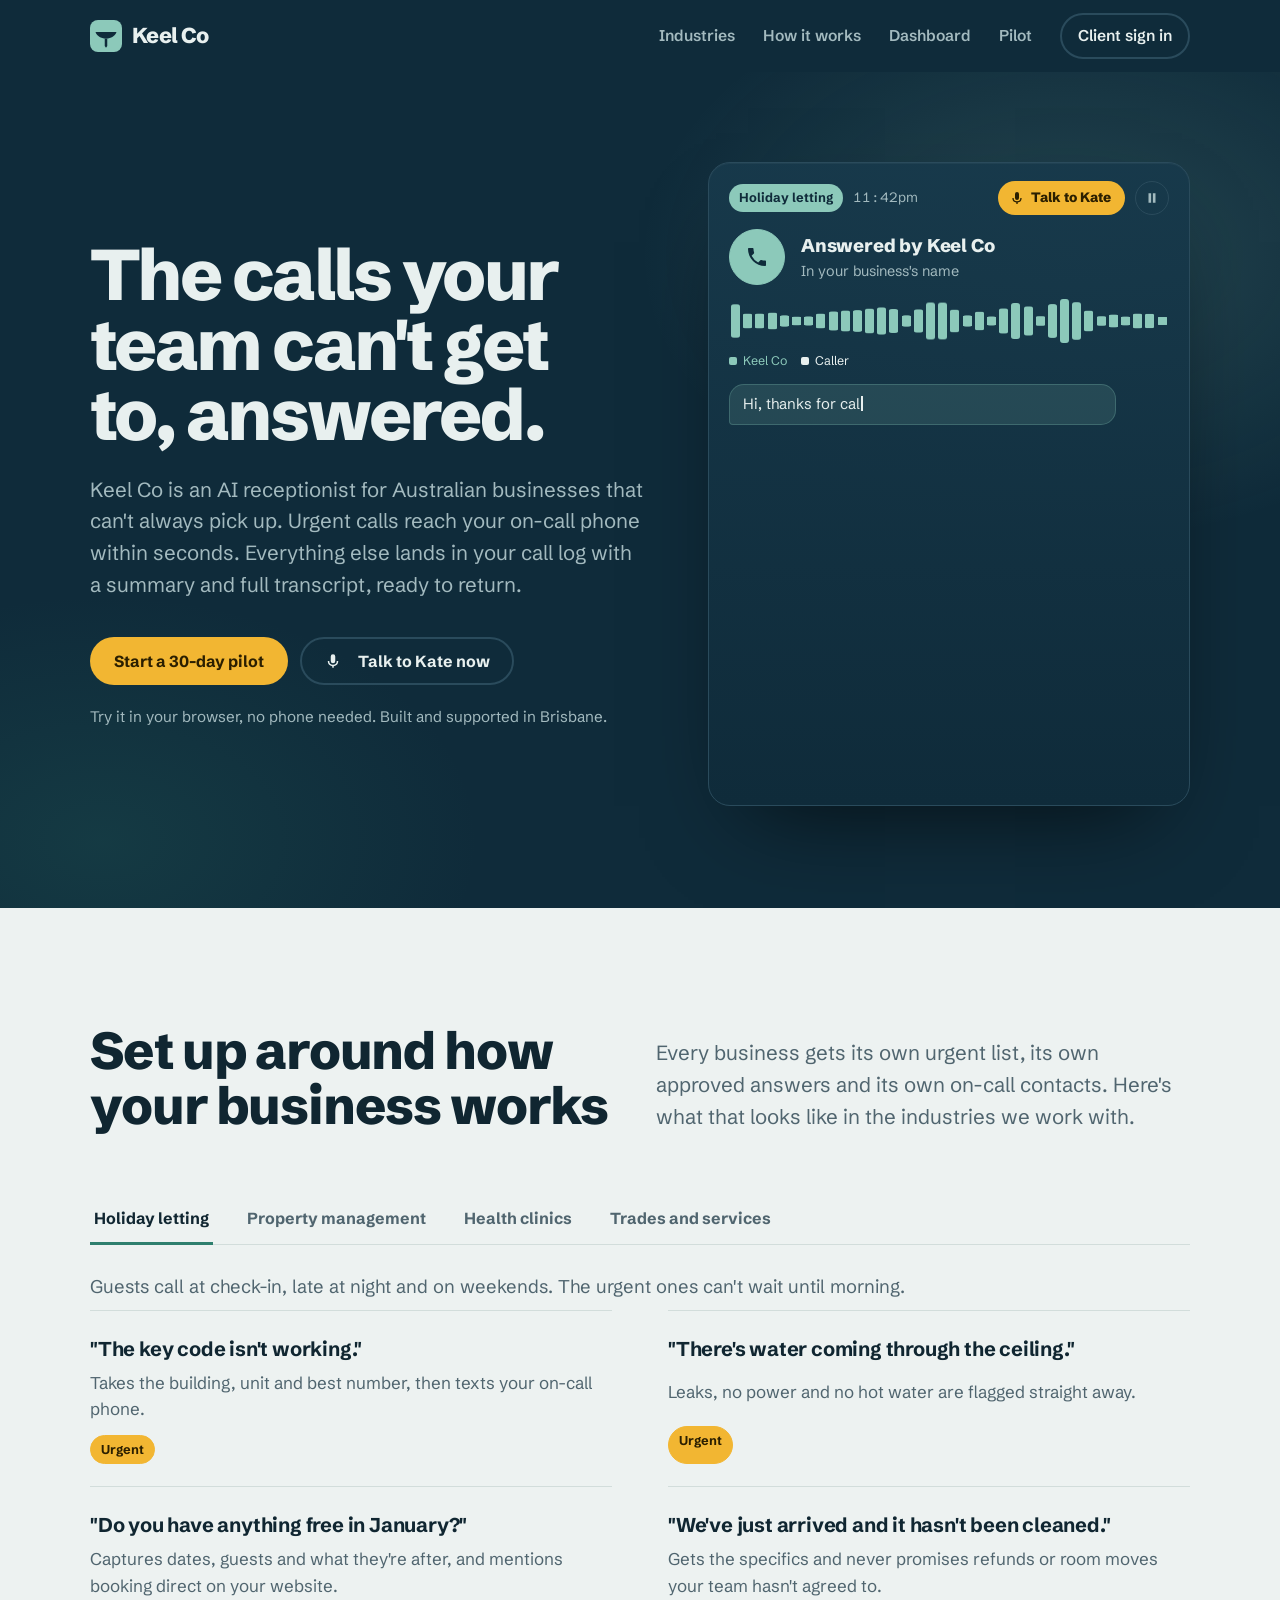
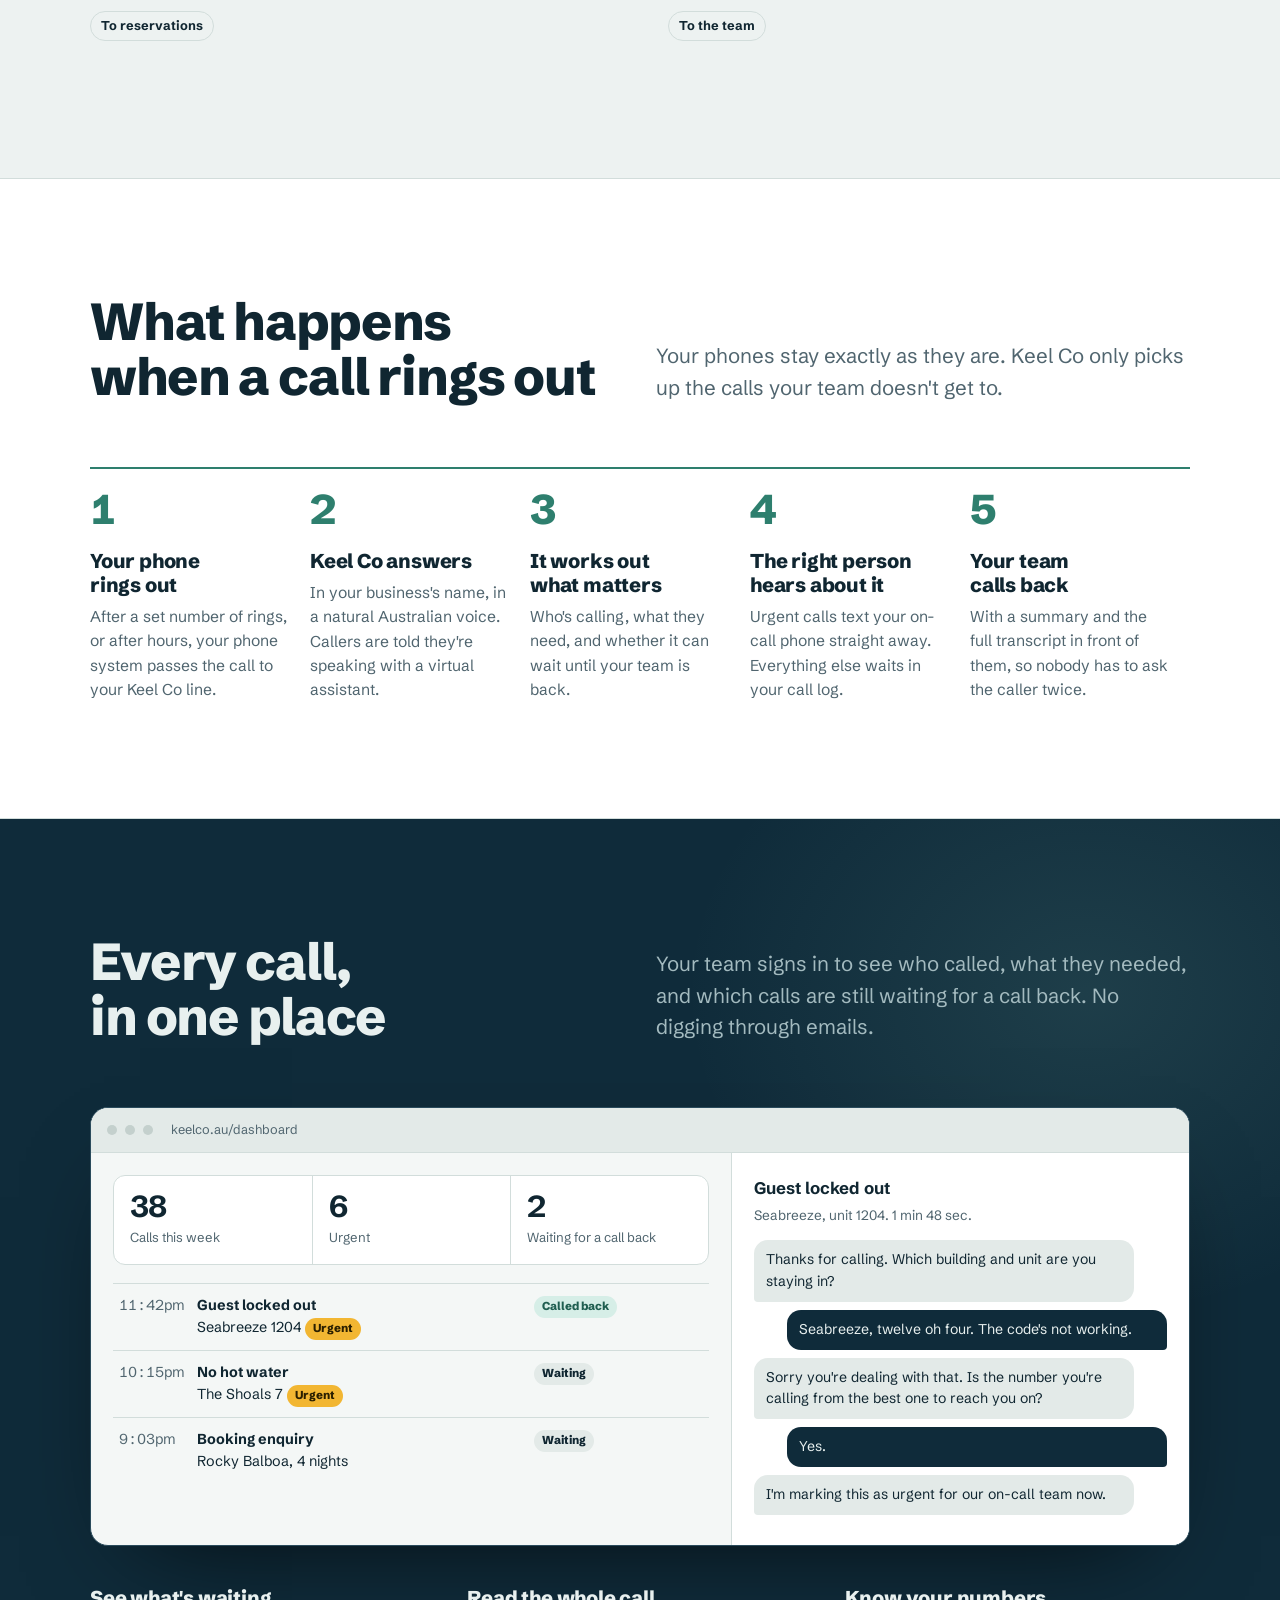
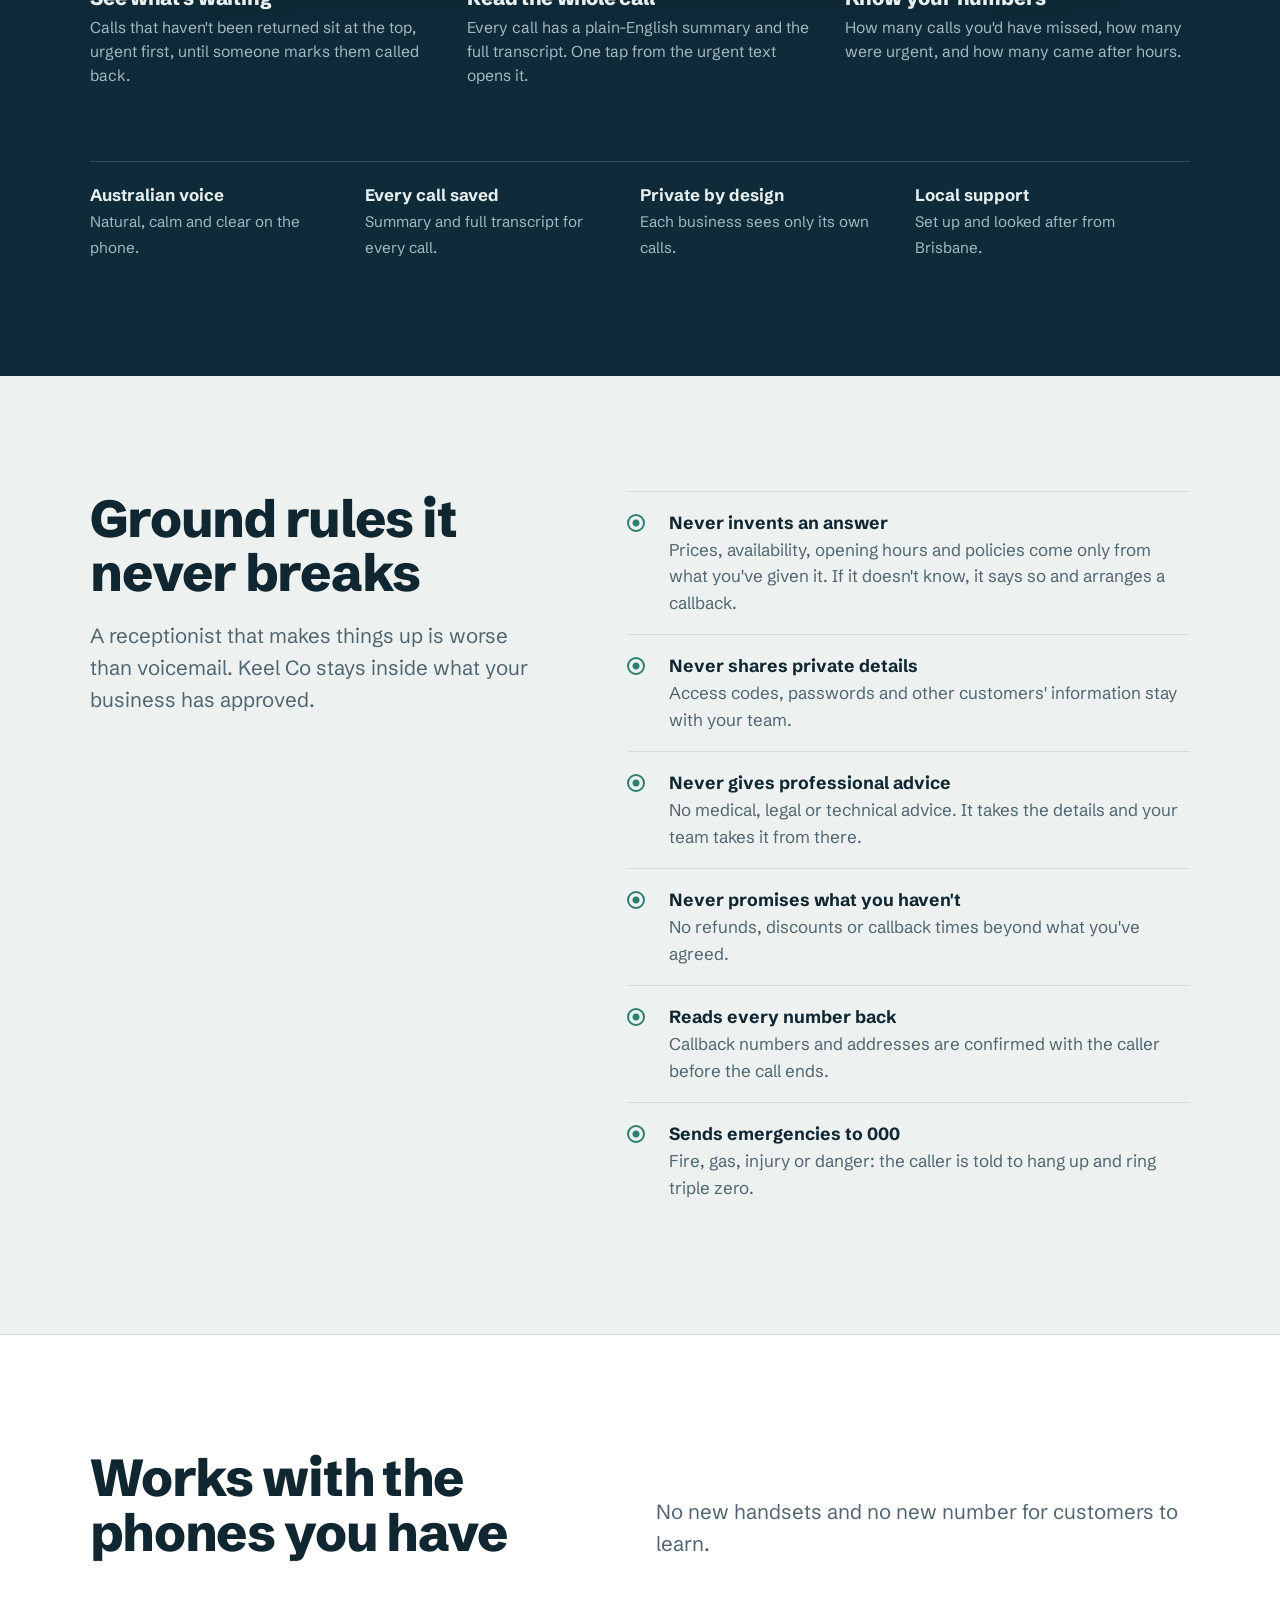
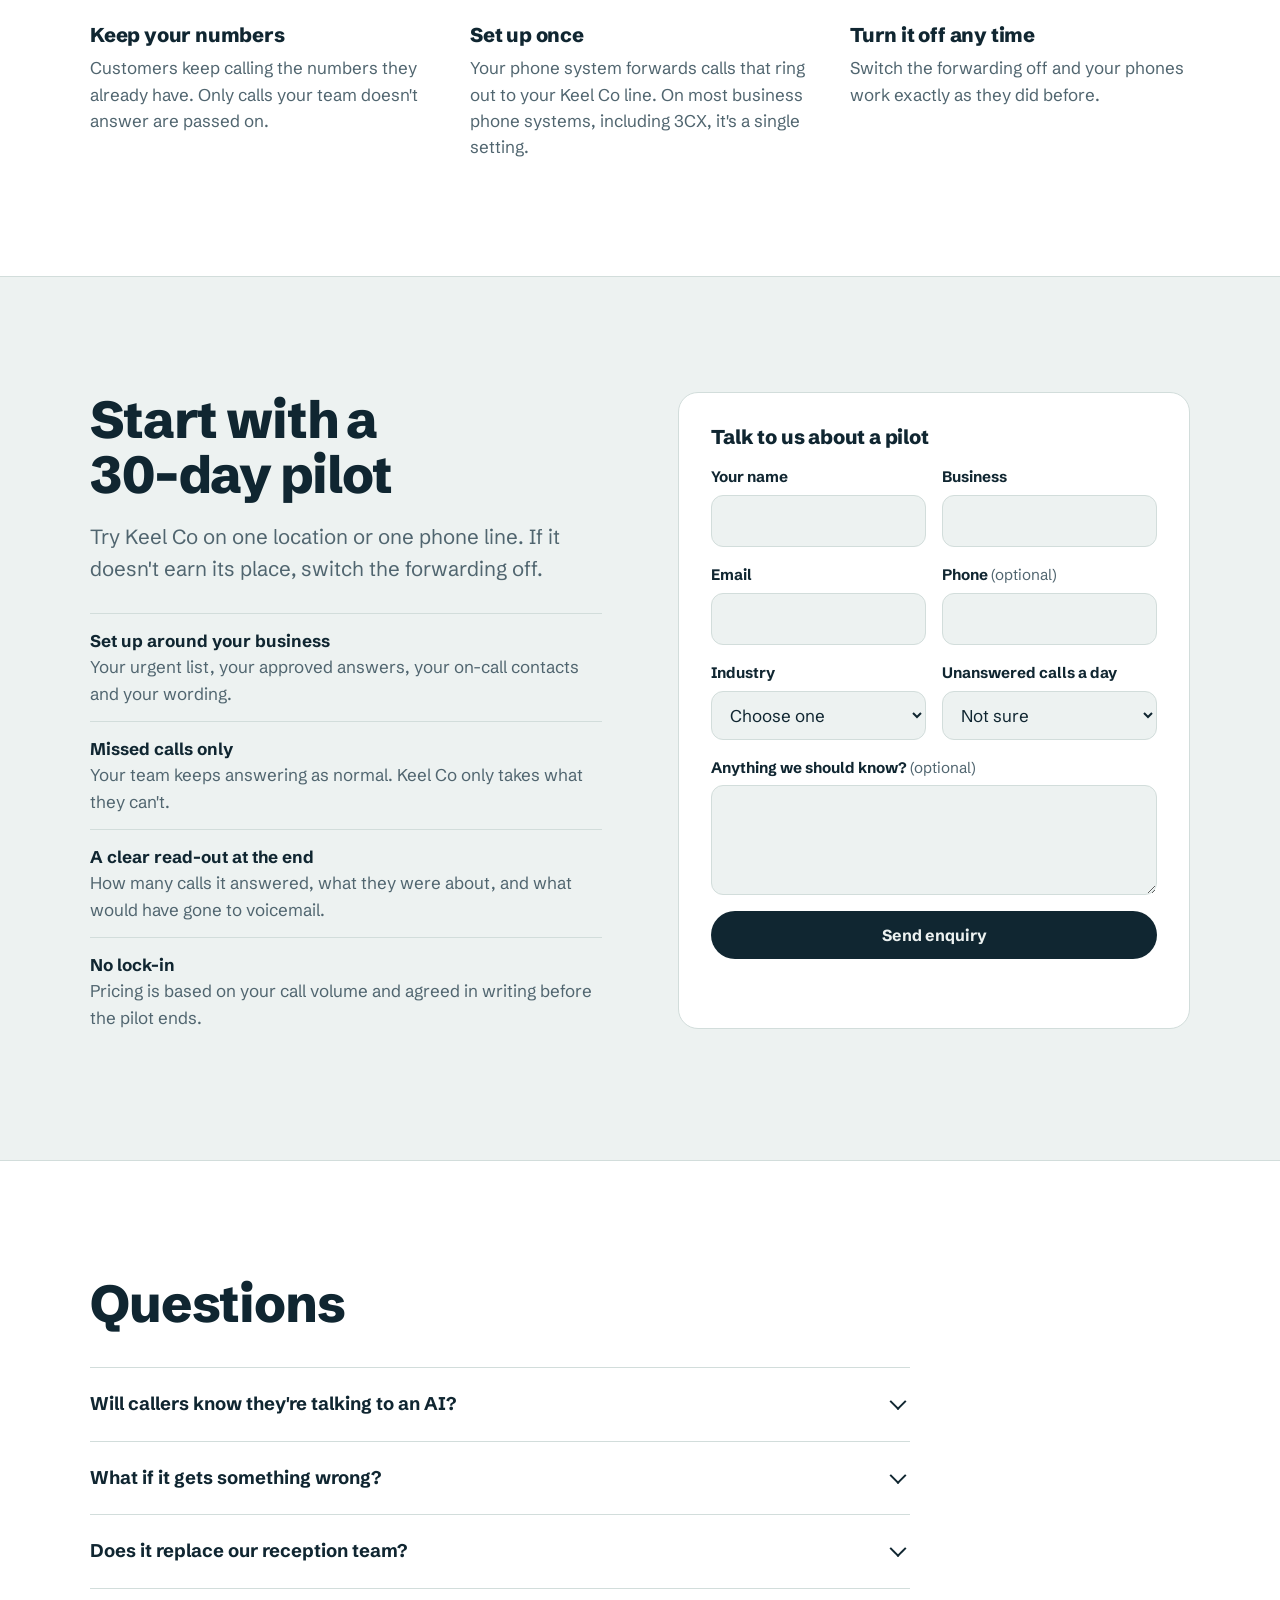
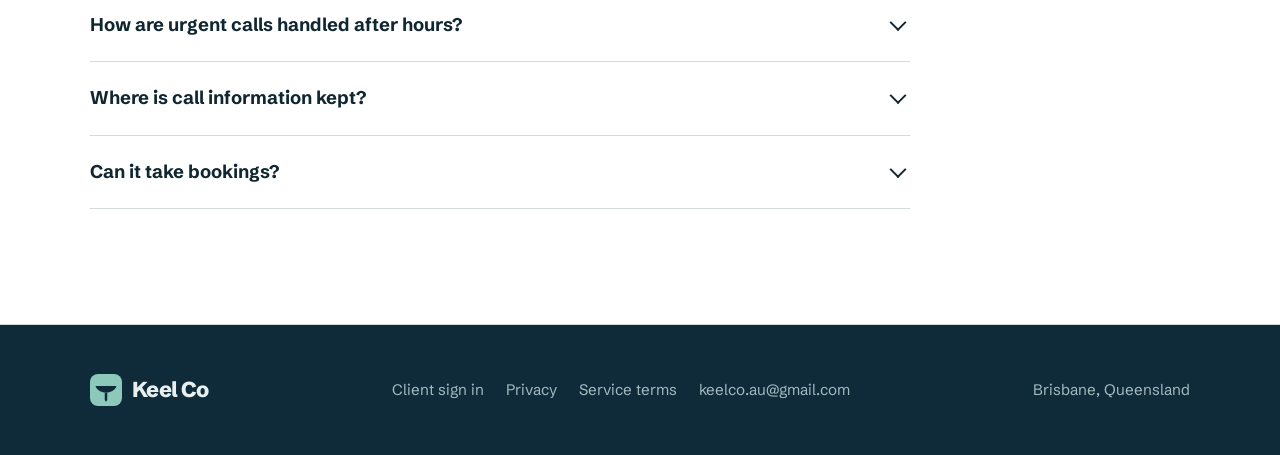
==== commit 9ae9c75c: "Update index.html" ====
--- a/index.html
+++ b/index.html
@@ -39,9 +39,9 @@
         <p class="lede">Keel Co is an AI receptionist for Australian businesses that can't always pick up. Urgent calls reach your on-call phone within seconds. Everything else lands in your call log with a summary and full transcript, ready to return.</p>
         <div class="hero-actions">
           <a class="btn btn-buoy" href="#pilot">Start a 30-day pilot</a>
-          <a class="btn btn-ghost-dark" href="#industries">See who it's for</a>
-        </div>
-        <p class="hero-note">Built and supported in Brisbane.</p>
+          <a class="btn btn-ghost-dark btn-talk" href="#stage" data-talk><svg viewBox="0 0 24 24" aria-hidden="true"><path d="M12 15a3 3 0 0 0 3-3V6a3 3 0 0 0-6 0v6a3 3 0 0 0 3 3zm5-3a5 5 0 0 1-10 0H5a7 7 0 0 0 6 6.9V21h2v-2.1a7 7 0 0 0 6-6.9z" fill="currentColor"/></svg>Talk to Kate now</a>
+        </div>
+        <p class="hero-note">Try it in your browser, no phone needed. Built and supported in Brisbane.</p>
       </div>
 
       <div class="stage" id="stage" role="img" aria-label="Animated example: Keel Co answers a missed call, talks with the caller, saves a summary and texts the on-call phone.">
@@ -54,6 +54,7 @@
         <div class="stage-top">
           <span class="scenario-chip" id="sc-chip">Holiday letting</span>
           <span class="stage-time" id="sc-time">11:42pm</span>
+          <button class="stage-talk" id="sc-talk" type="button"></button>
           <button class="stage-pause" id="sc-pause" type="button" aria-pressed="false" aria-label="Pause the example call"><svg viewBox="0 0 16 16" aria-hidden="true"><path d="M4 2.5h3v11H4zM9 2.5h3v11H9z" fill="currentColor"/></svg></button>
         </div>
         <div class="caller-row">
--- a/motion.css
+++ b/motion.css
@@ -22,7 +22,13 @@
 .stage-top { display: flex; align-items: center; gap: 10px; }
 .scenario-chip { font-size: .8rem; font-weight: 700; color: var(--tide); background: var(--seaglass); padding: 4px 10px; border-radius: 999px; }
 .stage-time { color: var(--on-tide-muted); font-size: .85rem; font-variant-numeric: tabular-nums; }
-.stage-pause { margin-left: auto; width: 34px; height: 34px; border-radius: 50%; border: 1.5px solid var(--tide-line); background: transparent; color: var(--on-tide-muted); cursor: pointer; display: grid; place-items: center; }
+.stage-talk { margin-left: auto; display: inline-flex; align-items: center; gap: 6px; height: 34px; padding: 0 14px 0 11px; border-radius: 999px; border: 0; background: var(--buoy); color: var(--buoy-ink); font: inherit; font-size: .85rem; font-weight: 800; cursor: pointer; white-space: nowrap; transition: background-color .2s, transform .15s; }
+.stage-talk svg { width: 16px; height: 16px; flex: none; }
+.stage-talk:hover { transform: translateY(-1px); }
+.stage-talk:disabled { opacity: .7; cursor: progress; transform: none; }
+.stage-talk.is-end { background: #E5484D; color: #fff; }
+.stage-talk:focus-visible, .stage-pause:focus-visible { outline: 2px solid var(--seaglass); outline-offset: 2px; }
+.stage-pause { flex: none; width: 34px; height: 34px; border-radius: 50%; border: 1.5px solid var(--tide-line); background: transparent; color: var(--on-tide-muted); cursor: pointer; display: grid; place-items: center; }
 .stage-pause:hover { color: var(--on-tide); border-color: var(--on-tide-muted); }
 .stage-pause svg { width: 14px; height: 14px; }
 
@@ -83,6 +89,13 @@
 .sms .sms-body strong { display: block; }
 .sms .sms-link { grid-column: 2; font-size: .82rem; font-weight: 700; color: #1F5E50; }
 
+.stage.live-mode .transcript { overflow-y: auto; min-height: 0; overscroll-behavior: contain; scrollbar-width: thin; padding-right: 2px; }
+.stage.live-mode .scenario-chip { background: var(--buoy); color: var(--buoy-ink); }
+.stage.live-mode .sms { top: auto; bottom: 12px; transform: translateY(130%); }
+.stage.live-mode .sms.show { transform: none; }
+.stage.live-mode .sms .sms-link { display: none; }
+.btn-talk svg { width: 18px; height: 18px; margin-right: 6px; vertical-align: -3px; }
+
 .stage.fade .transcript, .stage.fade .summary, .stage.fade .sms { opacity: 0; transition: opacity .5s; }
 
 /* ---------- Steps: a line that fills as you scroll ---------- */
@@ -105,4 +118,5 @@
 .js .screen.pre { transform: translateY(30px) scale(.98); opacity: 0; }
 @media (prefers-reduced-motion: reduce) { .js .screen.pre { transform: none; opacity: 1; } }
 
+@media (max-width: 400px) { .stage-time { display: none; } }
 @media (max-width: 560px) { .stage { min-height: 560px; padding: 16px; } .transcript li { font-size: .9rem; } }
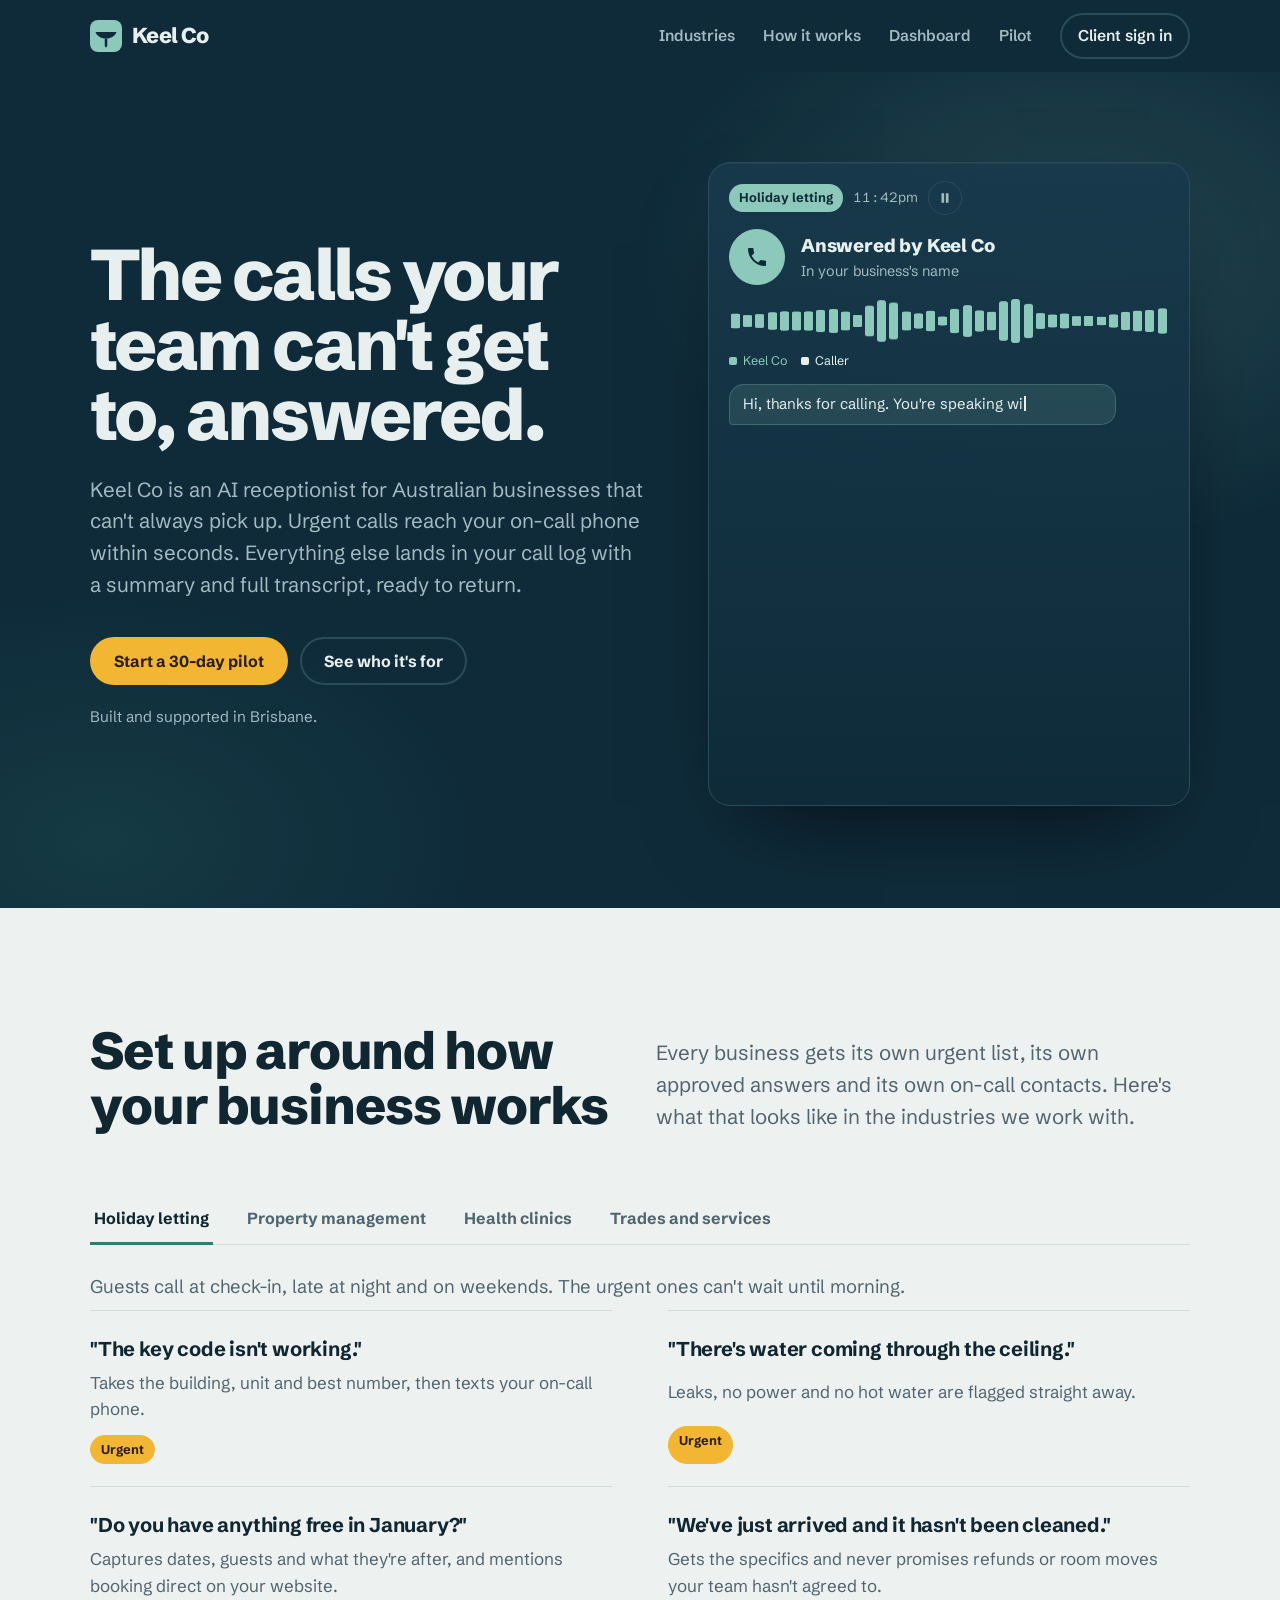
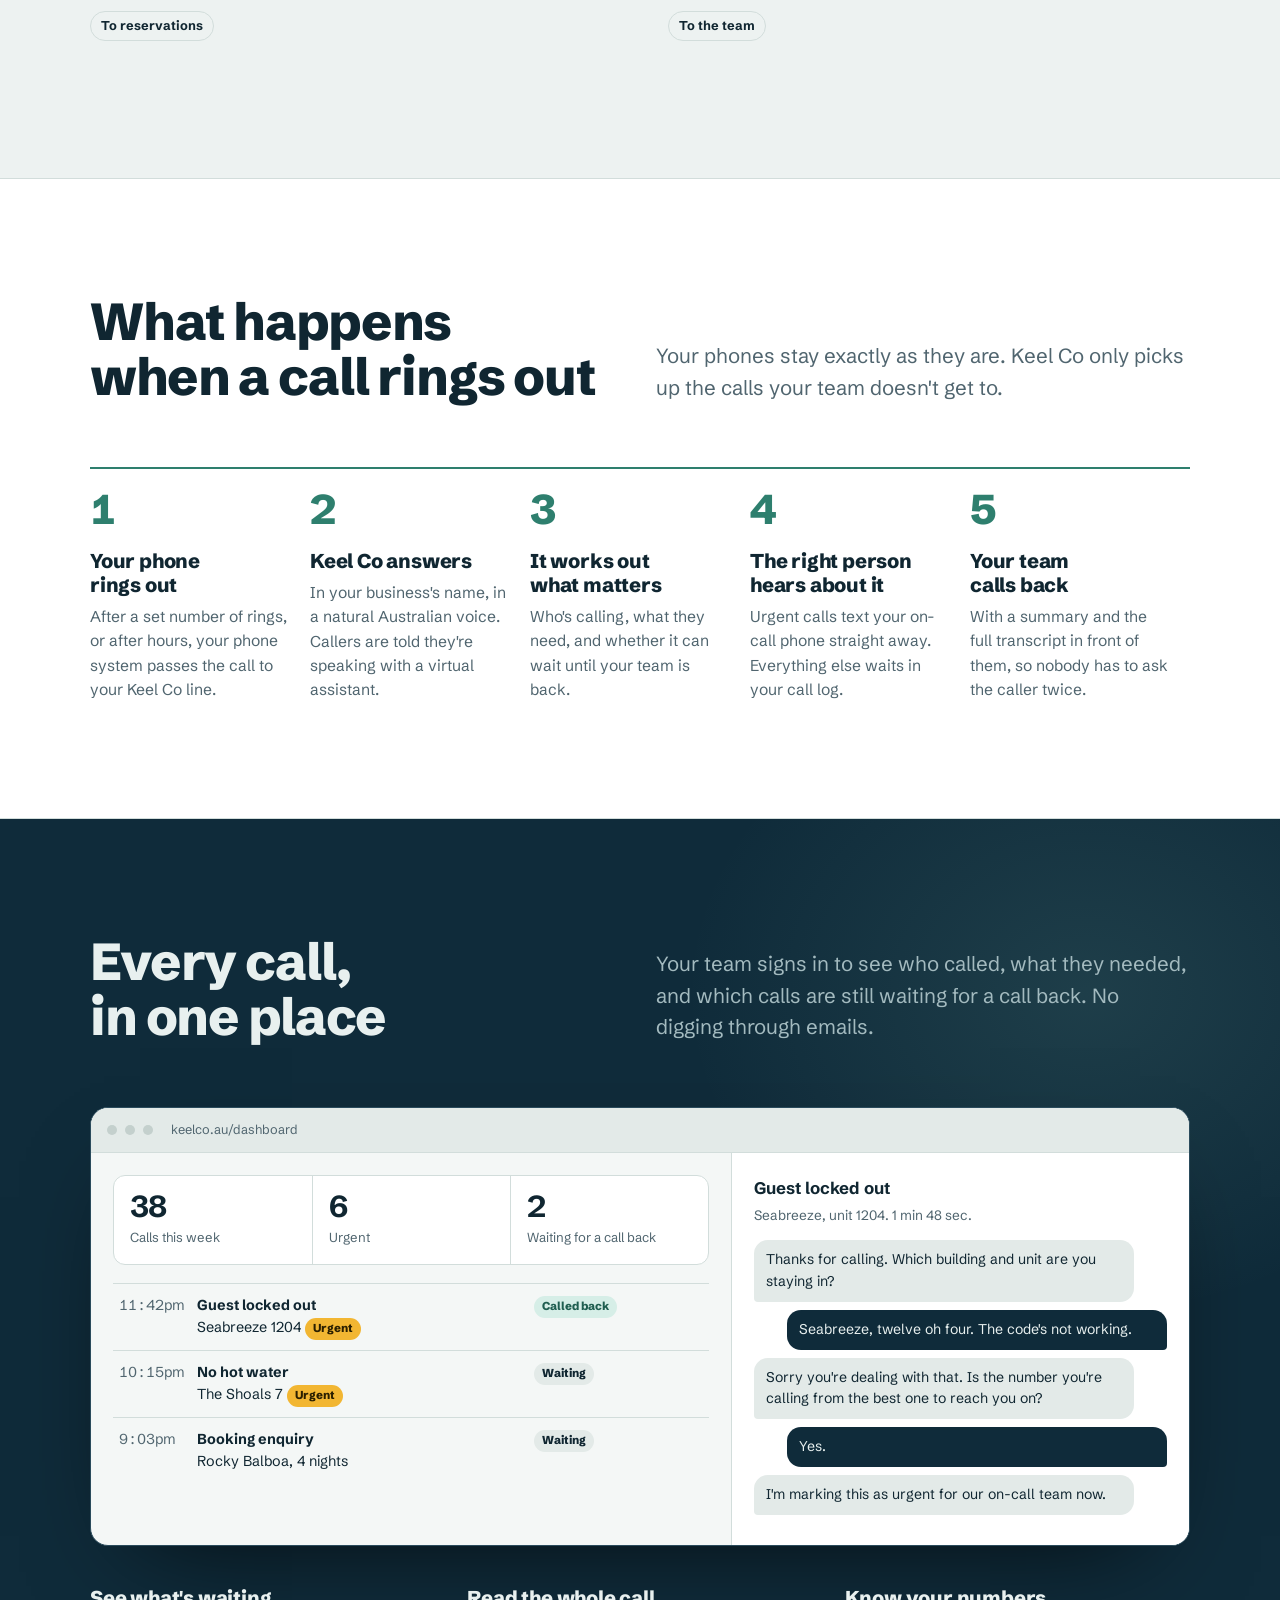
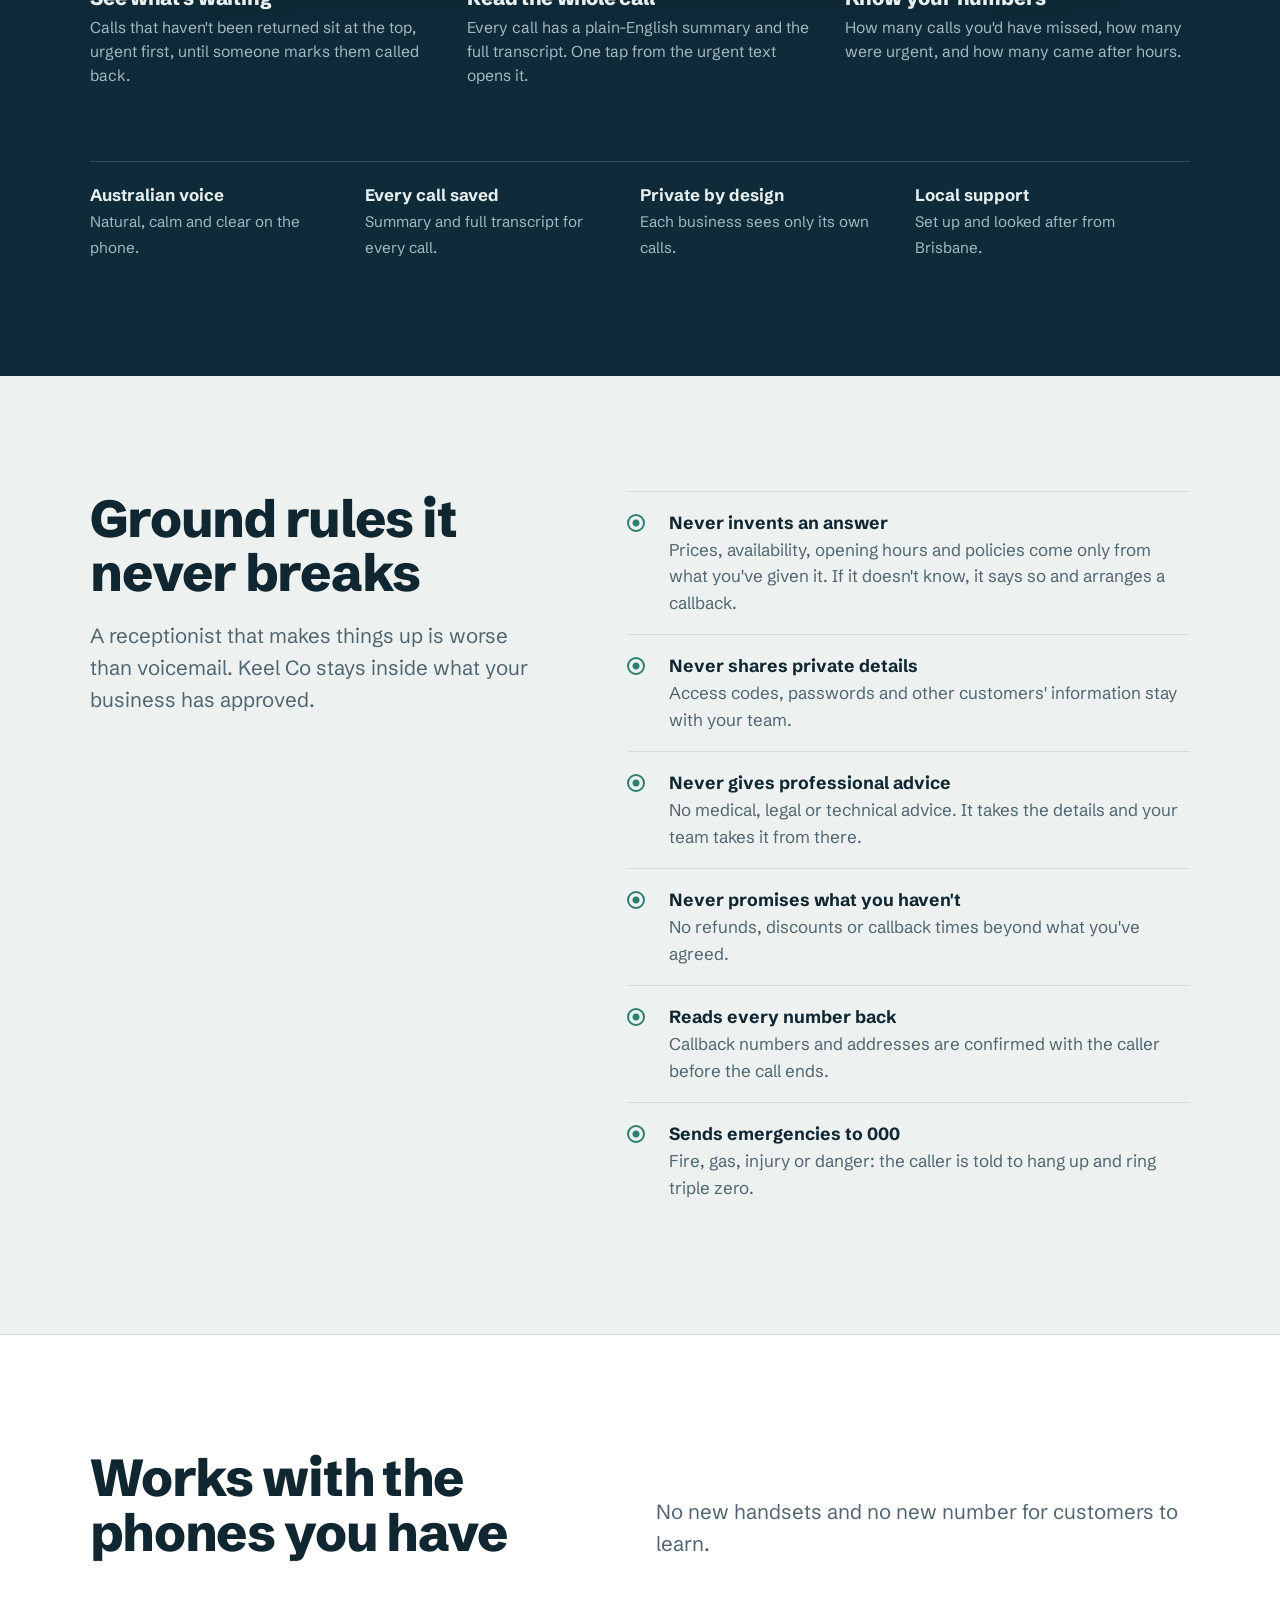
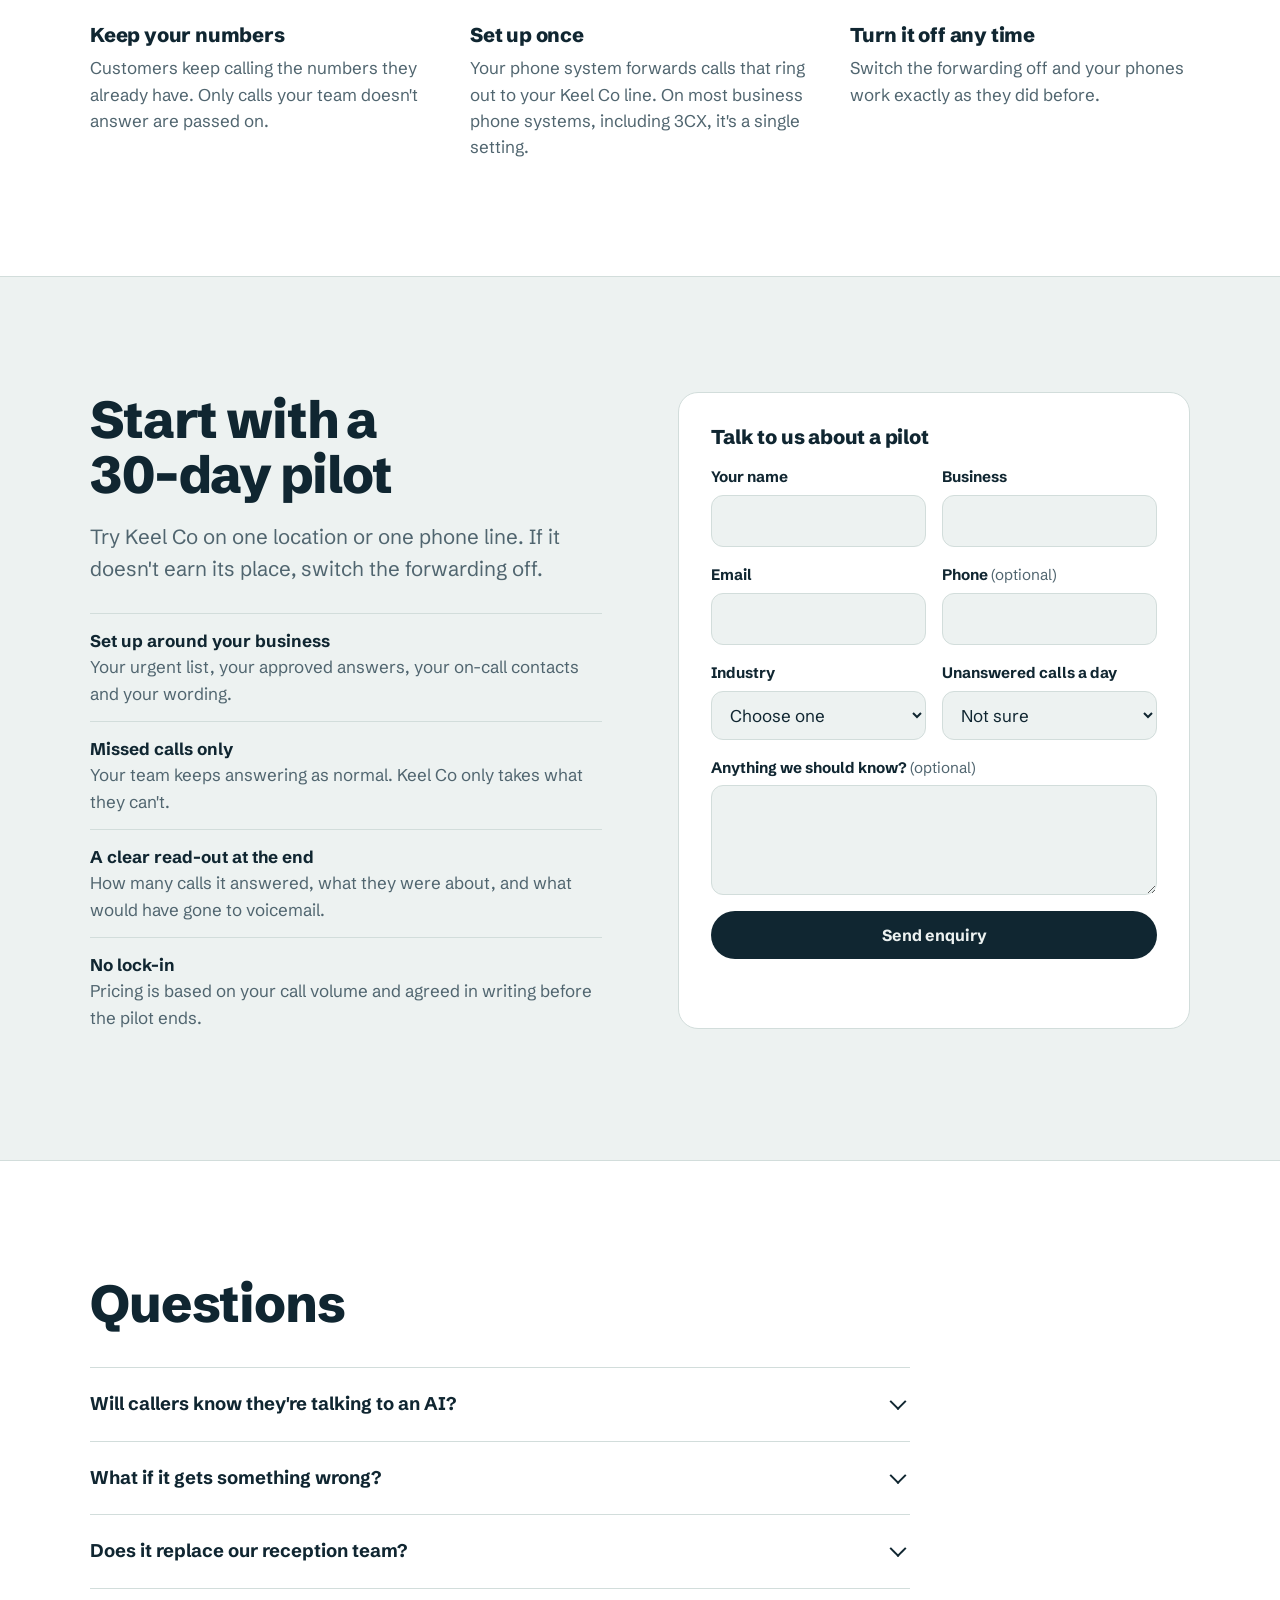
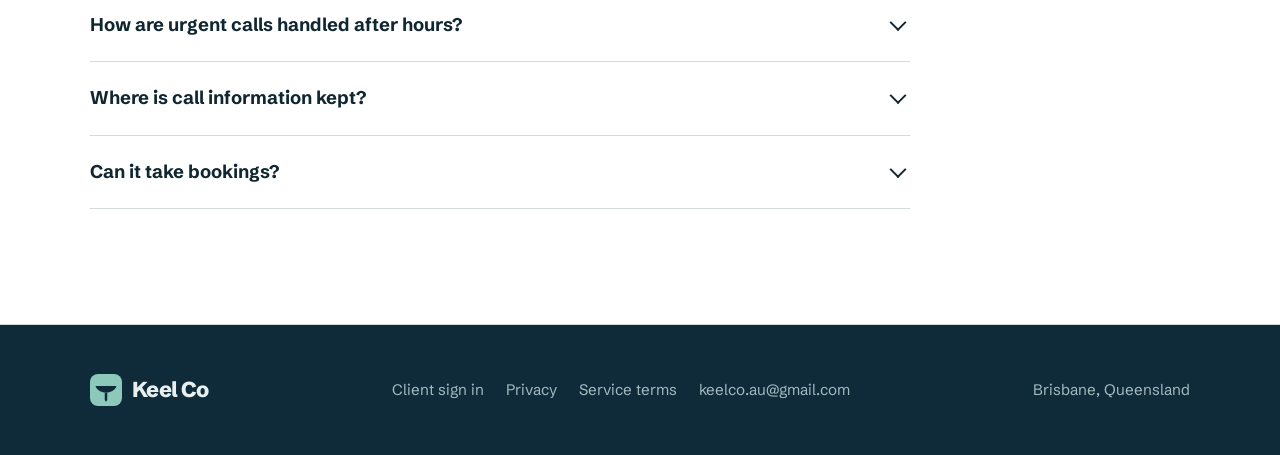
==== commit b0f8f400: "Update index.html" ====
--- a/index.html
+++ b/index.html
@@ -39,9 +39,9 @@
         <p class="lede">Keel Co is an AI receptionist for Australian businesses that can't always pick up. Urgent calls reach your on-call phone within seconds. Everything else lands in your call log with a summary and full transcript, ready to return.</p>
         <div class="hero-actions">
           <a class="btn btn-buoy" href="#pilot">Start a 30-day pilot</a>
-          <a class="btn btn-ghost-dark btn-talk" href="#stage" data-talk><svg viewBox="0 0 24 24" aria-hidden="true"><path d="M12 15a3 3 0 0 0 3-3V6a3 3 0 0 0-6 0v6a3 3 0 0 0 3 3zm5-3a5 5 0 0 1-10 0H5a7 7 0 0 0 6 6.9V21h2v-2.1a7 7 0 0 0 6-6.9z" fill="currentColor"/></svg>Talk to Kate now</a>
-        </div>
-        <p class="hero-note">Try it in your browser, no phone needed. Built and supported in Brisbane.</p>
+          <a class="btn btn-ghost-dark" href="#industries">See who it's for</a>
+        </div>
+        <p class="hero-note">Built and supported in Brisbane.</p>
       </div>
 
       <div class="stage" id="stage" role="img" aria-label="Animated example: Keel Co answers a missed call, talks with the caller, saves a summary and texts the on-call phone.">
@@ -54,7 +54,6 @@
         <div class="stage-top">
           <span class="scenario-chip" id="sc-chip">Holiday letting</span>
           <span class="stage-time" id="sc-time">11:42pm</span>
-          <button class="stage-talk" id="sc-talk" type="button"></button>
           <button class="stage-pause" id="sc-pause" type="button" aria-pressed="false" aria-label="Pause the example call"><svg viewBox="0 0 16 16" aria-hidden="true"><path d="M4 2.5h3v11H4zM9 2.5h3v11H9z" fill="currentColor"/></svg></button>
         </div>
         <div class="caller-row">
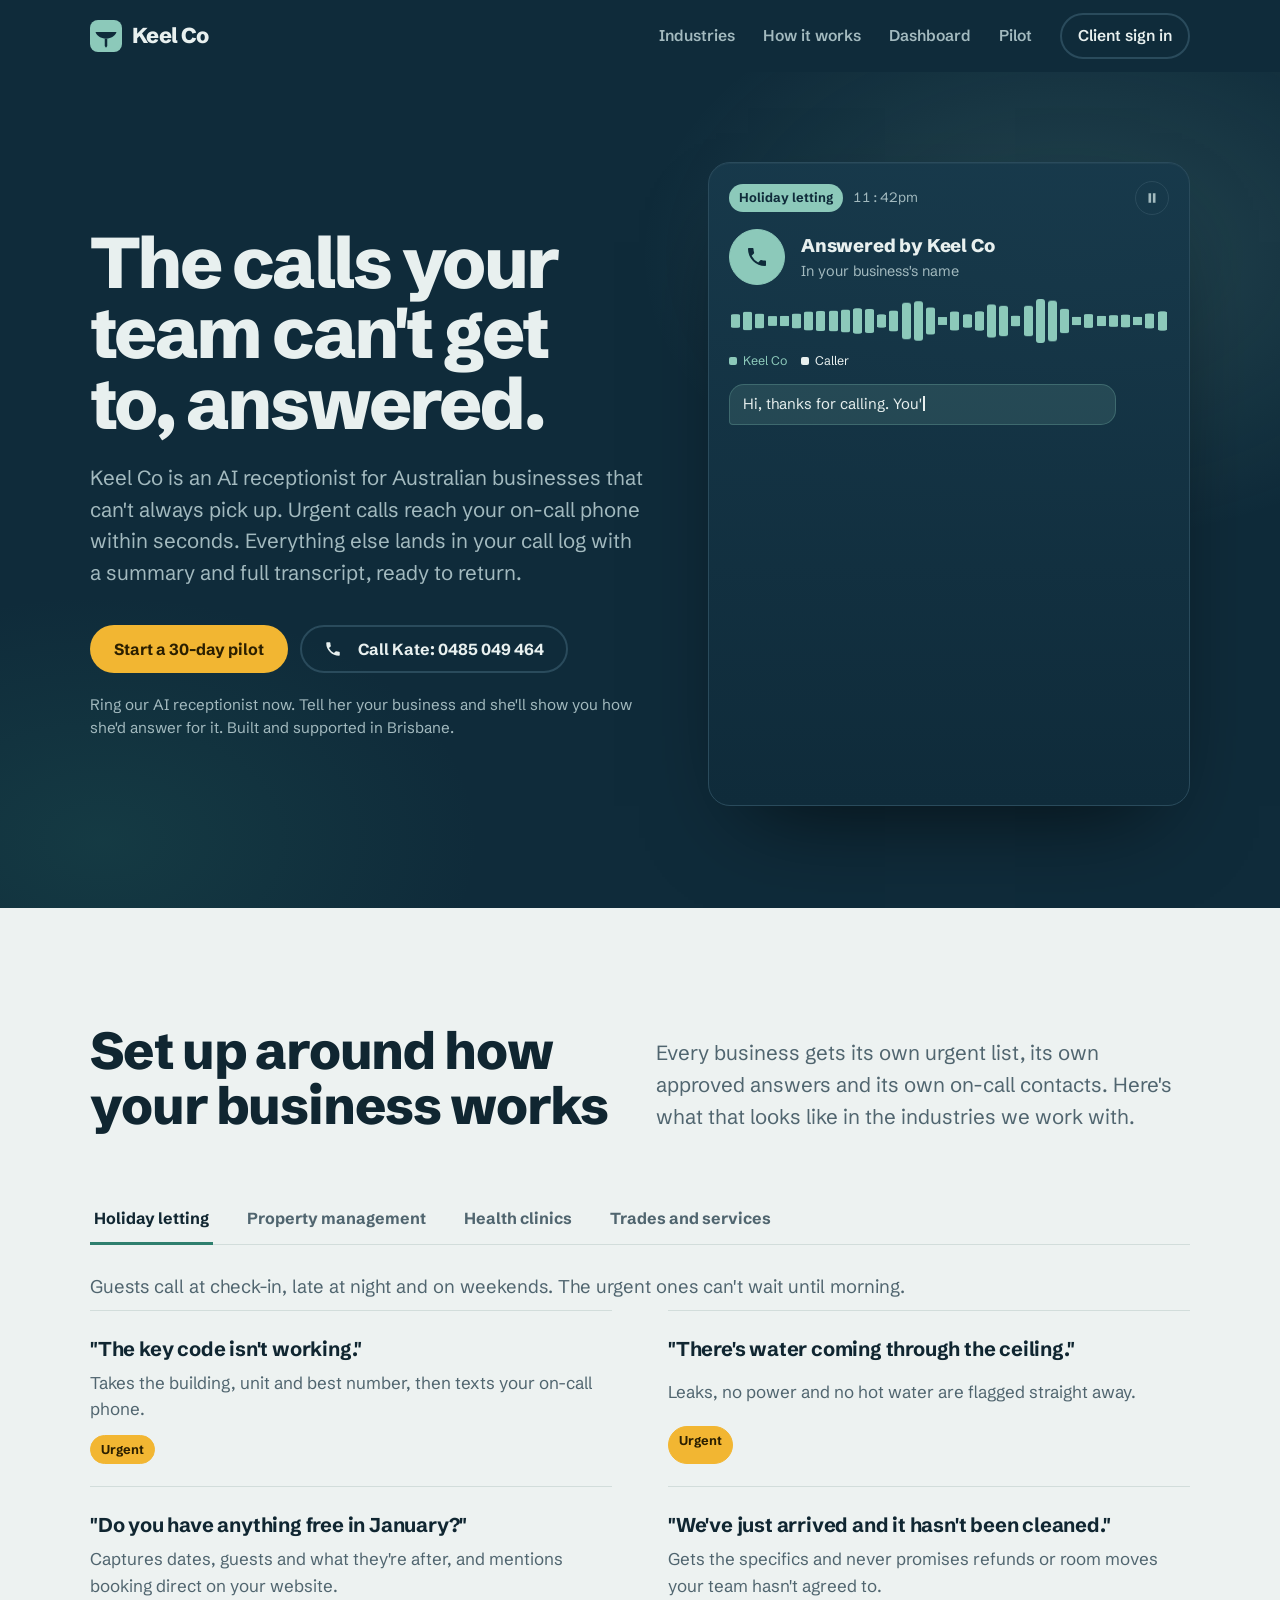
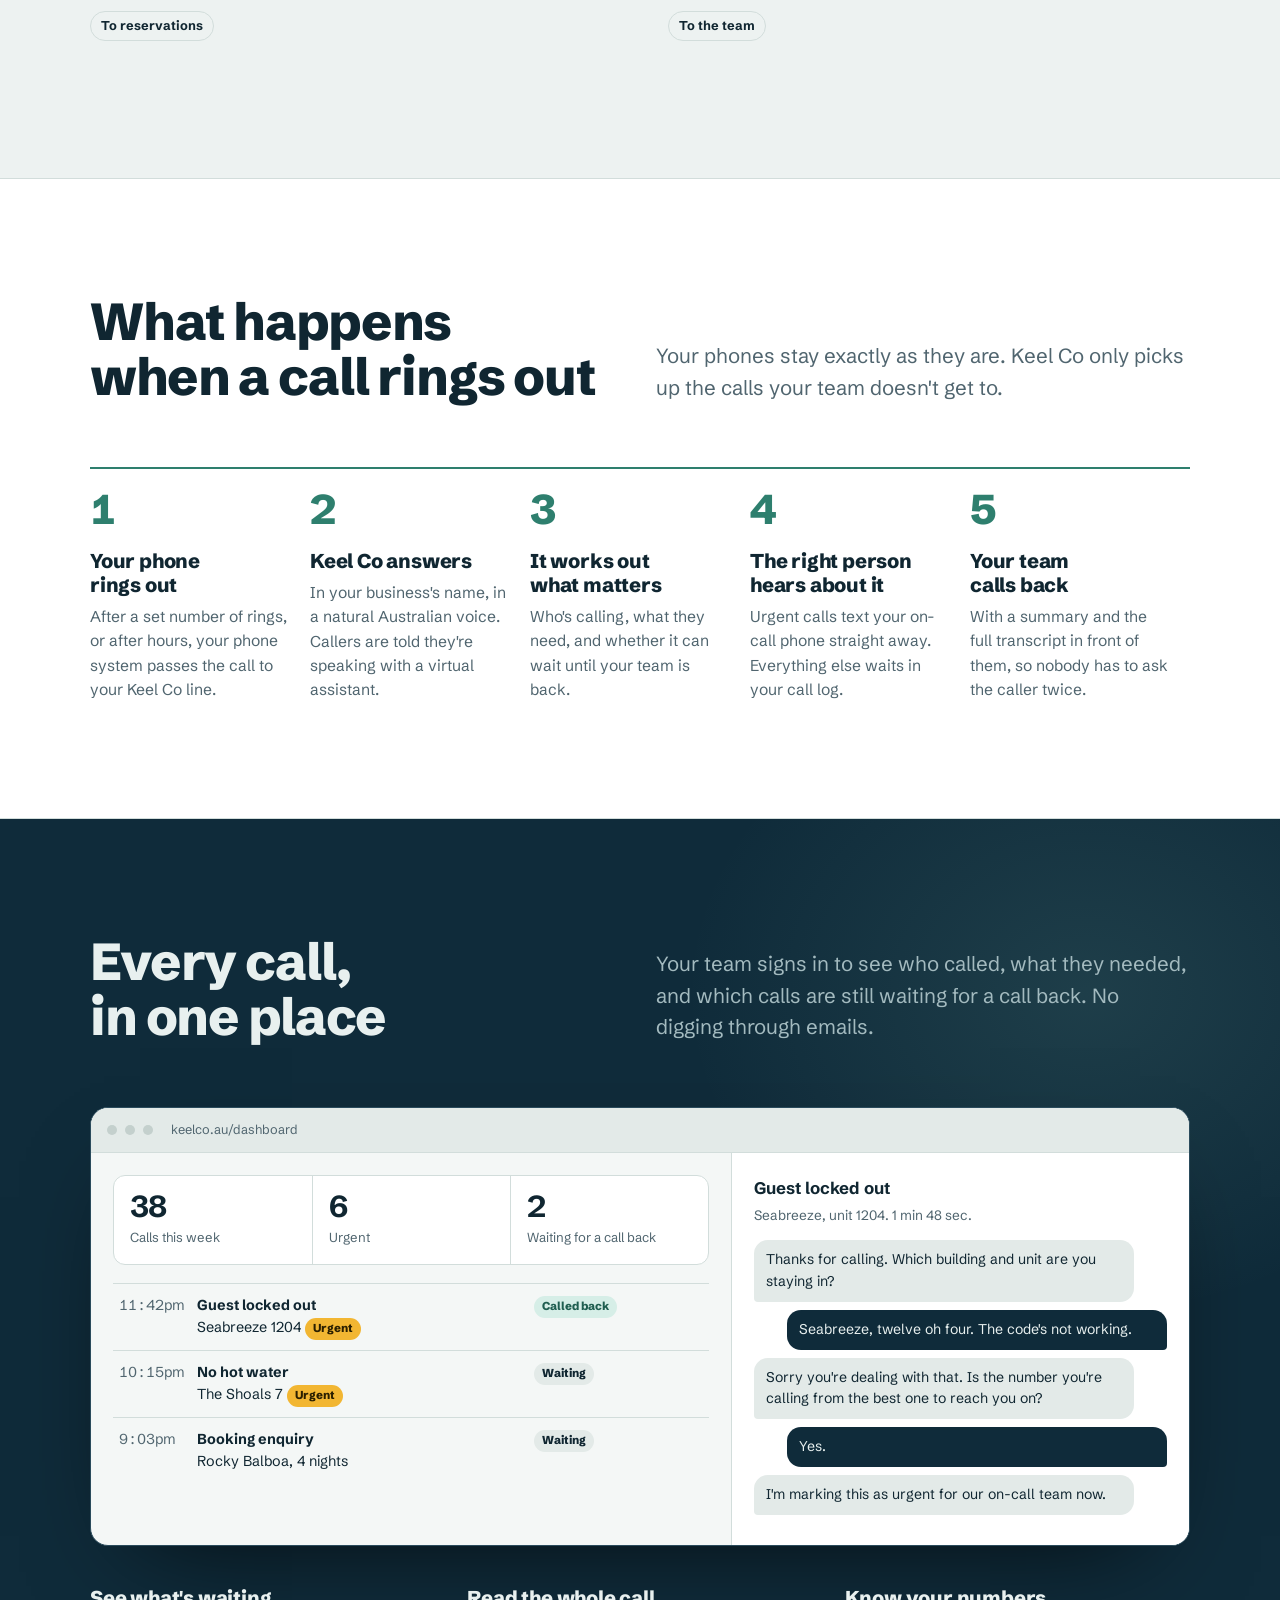
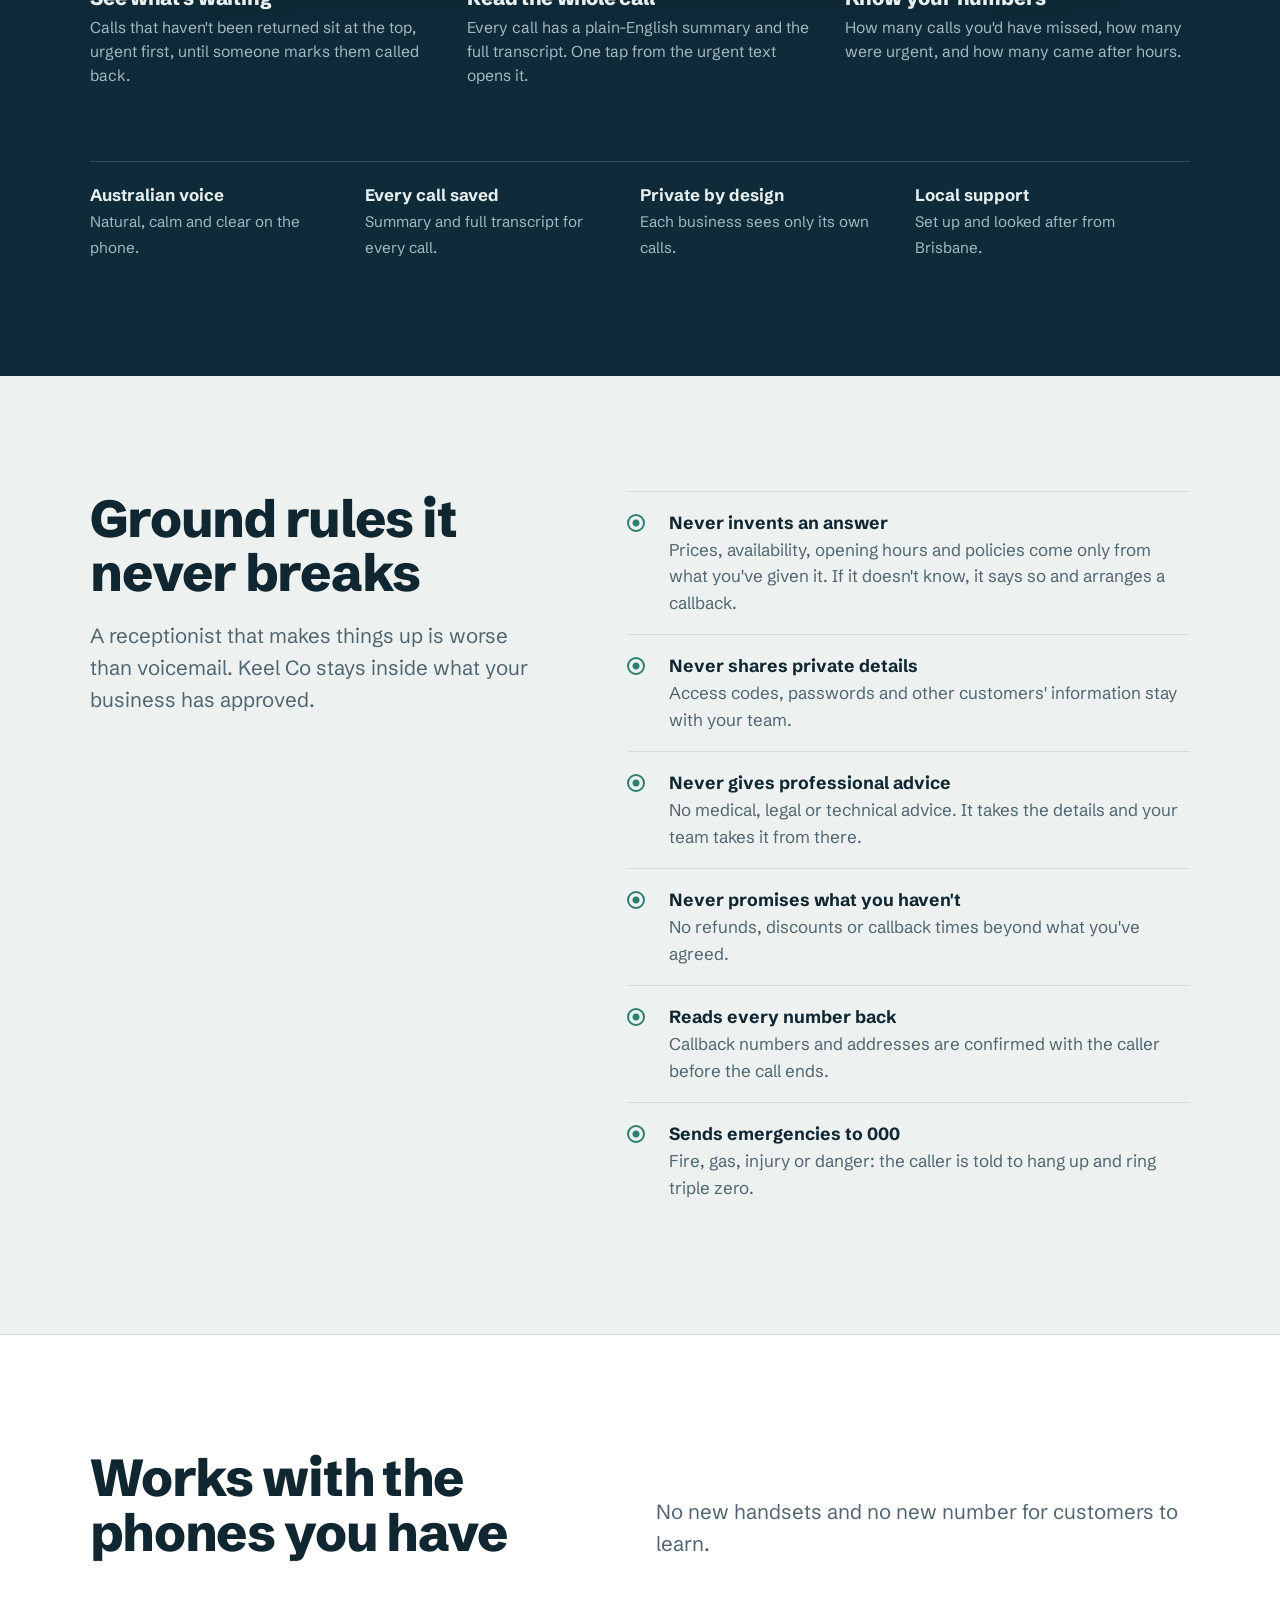
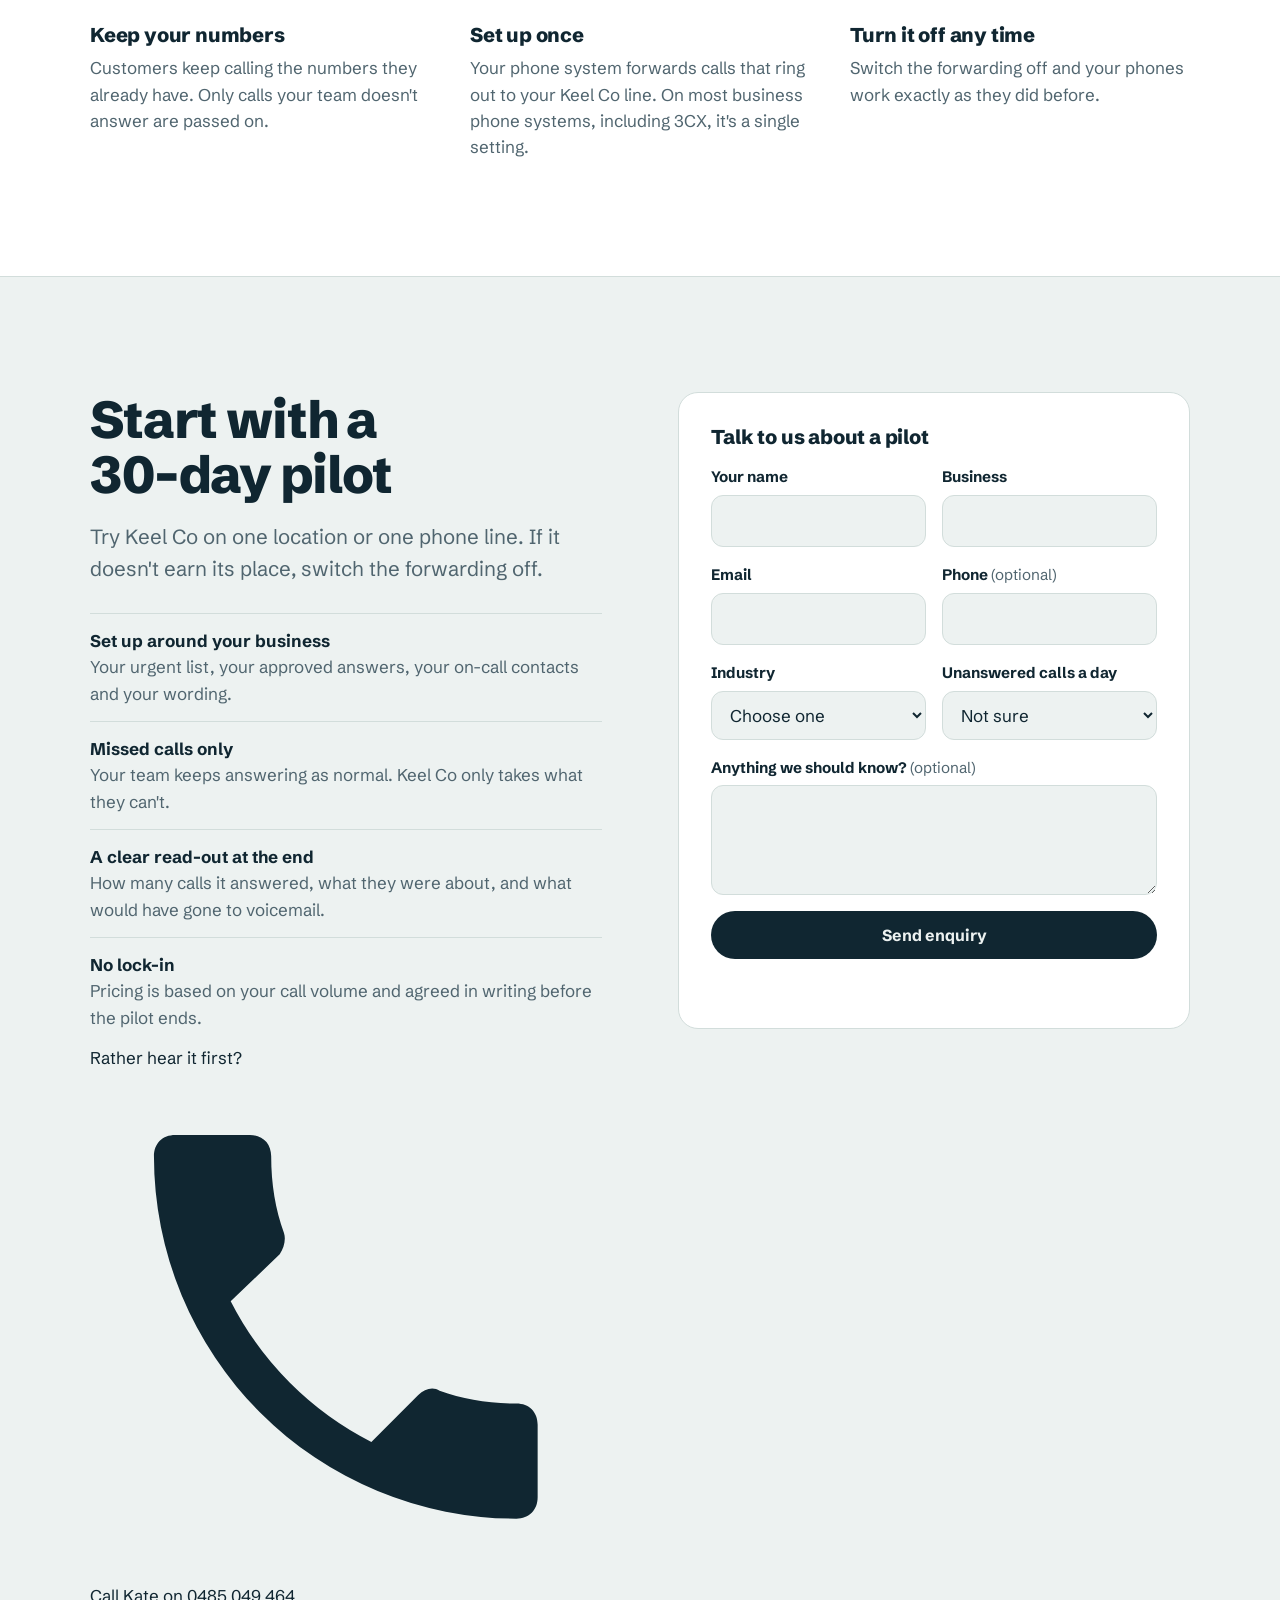
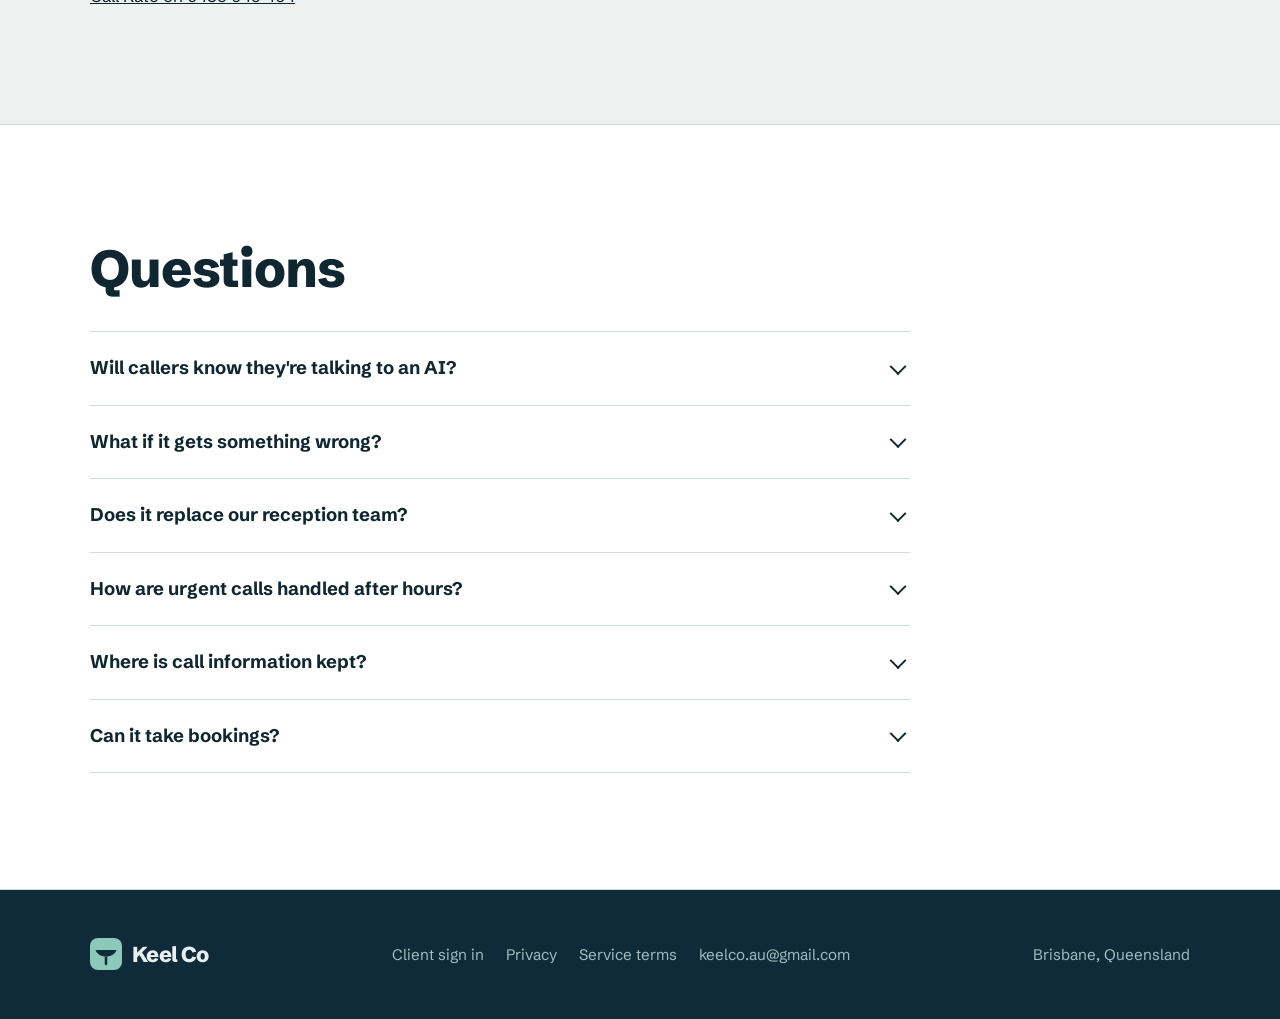
==== commit 17cfca34: "Update index.html" ====
--- a/index.html
+++ b/index.html
@@ -39,9 +39,9 @@
         <p class="lede">Keel Co is an AI receptionist for Australian businesses that can't always pick up. Urgent calls reach your on-call phone within seconds. Everything else lands in your call log with a summary and full transcript, ready to return.</p>
         <div class="hero-actions">
           <a class="btn btn-buoy" href="#pilot">Start a 30-day pilot</a>
-          <a class="btn btn-ghost-dark" href="#industries">See who it's for</a>
-        </div>
-        <p class="hero-note">Built and supported in Brisbane.</p>
+          <a class="btn btn-ghost-dark btn-talk" href="tel:+61485049464"><svg viewBox="0 0 24 24" aria-hidden="true"><path d="M6.6 10.8a15.1 15.1 0 0 0 6.6 6.6l2.2-2.2c.3-.3.7-.4 1-.2 1.1.4 2.3.6 3.6.6.6 0 1 .4 1 1V20c0 .6-.4 1-1 1A17 17 0 0 1 3 4c0-.6.4-1 1-1h3.5c.6 0 1 .4 1 1 0 1.3.2 2.5.6 3.6.1.3 0 .7-.2 1z" fill="currentColor"/></svg>Call Kate: 0485 049 464</a>
+        </div>
+        <p class="hero-note">Ring our AI receptionist now. Tell her your business and she'll show you how she'd answer for it. Built and supported in Brisbane.</p>
       </div>
 
       <div class="stage" id="stage" role="img" aria-label="Animated example: Keel Co answers a missed call, talks with the caller, saves a summary and texts the on-call phone.">
@@ -233,6 +233,7 @@
           <li><b>A clear read-out at the end</b><span>How many calls it answered, what they were about, and what would have gone to voicemail.</span></li>
           <li><b>No lock-in</b><span>Pricing is based on your call volume and agreed in writing before the pilot ends.</span></li>
         </ul>
+        <p class="demo-call">Rather hear it first? <a href="tel:+61485049464"><svg viewBox="0 0 24 24" aria-hidden="true"><path d="M6.6 10.8a15.1 15.1 0 0 0 6.6 6.6l2.2-2.2c.3-.3.7-.4 1-.2 1.1.4 2.3.6 3.6.6.6 0 1 .4 1 1V20c0 .6-.4 1-1 1A17 17 0 0 1 3 4c0-.6.4-1 1-1h3.5c.6 0 1 .4 1 1 0 1.3.2 2.5.6 3.6.1.3 0 .7-.2 1z" fill="currentColor"/></svg>Call Kate on 0485 049 464</a></p>
       </div>
 
       <form class="enquiry" id="enquiry" novalidate>
--- a/motion.css
+++ b/motion.css
@@ -28,7 +28,7 @@
 .stage-talk:disabled { opacity: .7; cursor: progress; transform: none; }
 .stage-talk.is-end { background: #E5484D; color: #fff; }
 .stage-talk:focus-visible, .stage-pause:focus-visible { outline: 2px solid var(--seaglass); outline-offset: 2px; }
-.stage-pause { flex: none; width: 34px; height: 34px; border-radius: 50%; border: 1.5px solid var(--tide-line); background: transparent; color: var(--on-tide-muted); cursor: pointer; display: grid; place-items: center; }
+.stage-pause { margin-left: auto; flex: none; width: 34px; height: 34px; border-radius: 50%; border: 1.5px solid var(--tide-line); background: transparent; color: var(--on-tide-muted); cursor: pointer; display: grid; place-items: center; }
 .stage-pause:hover { color: var(--on-tide); border-color: var(--on-tide-muted); }
 .stage-pause svg { width: 14px; height: 14px; }
 
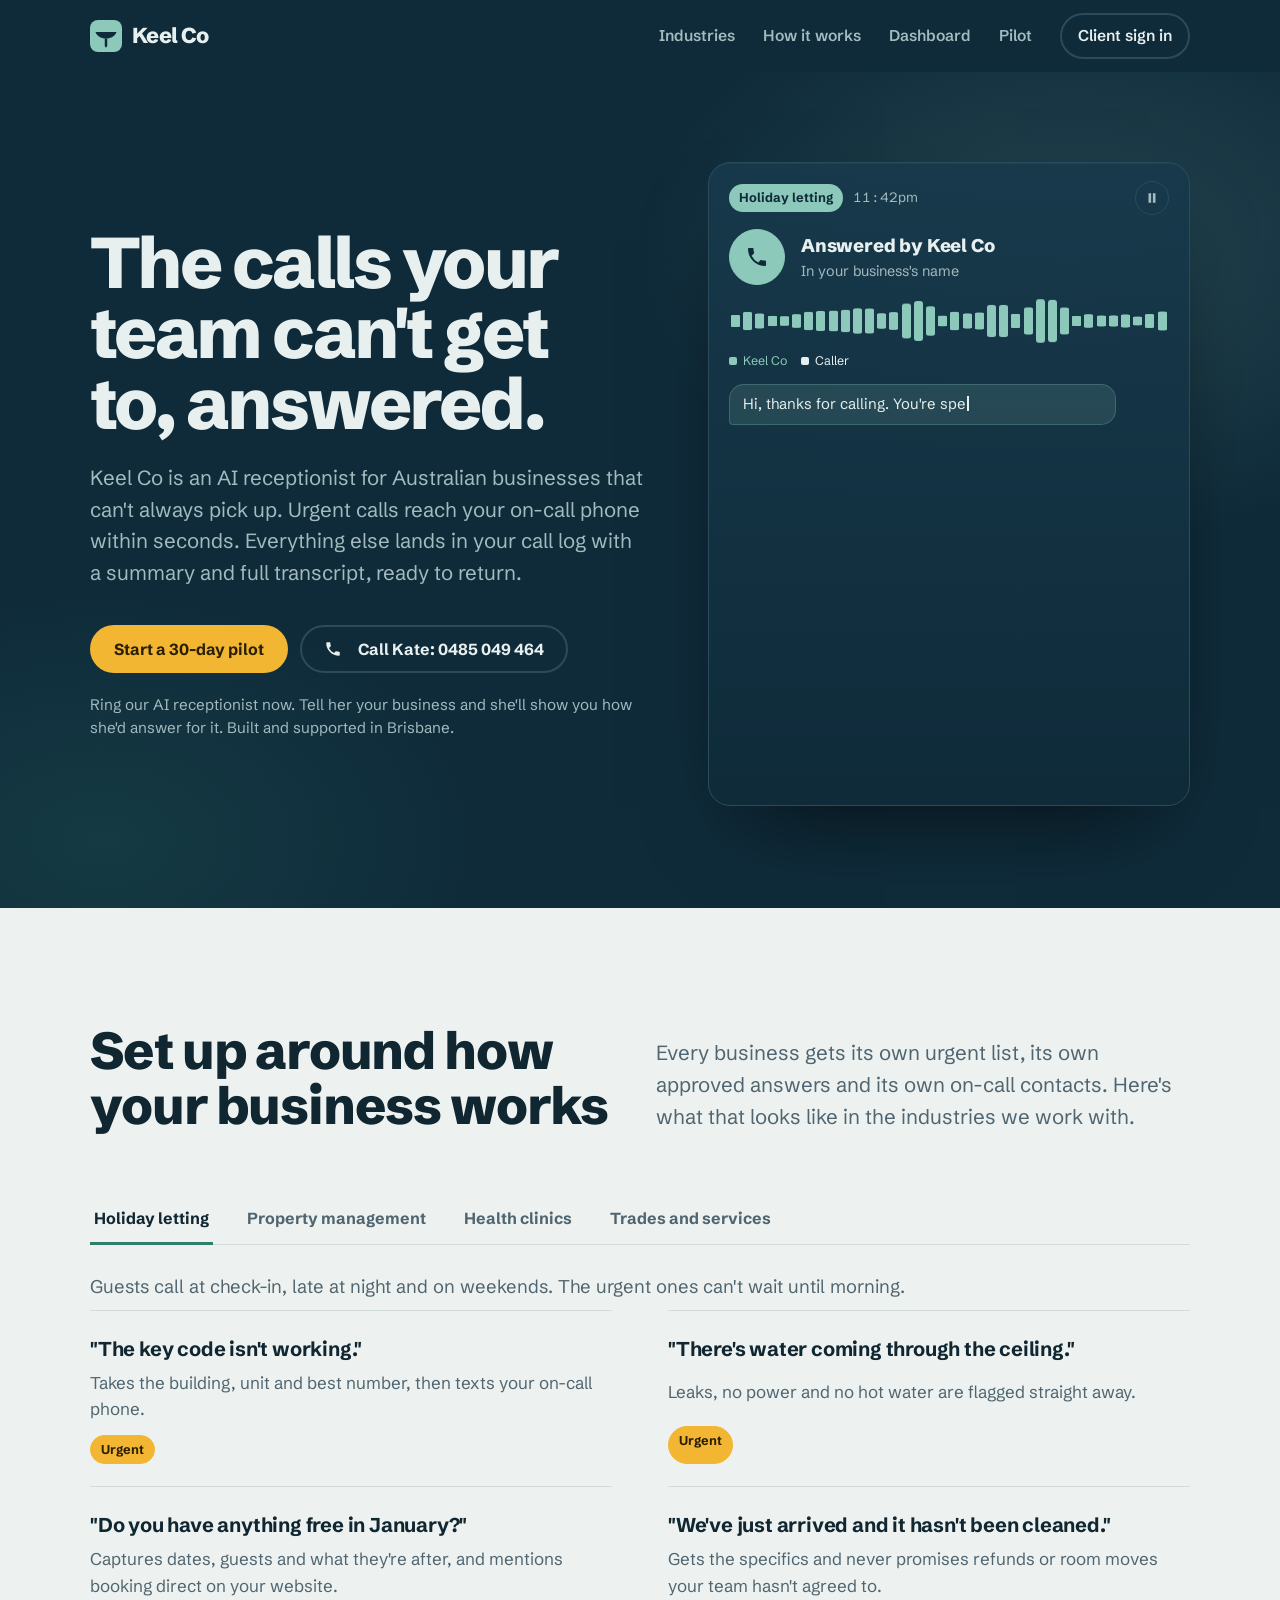
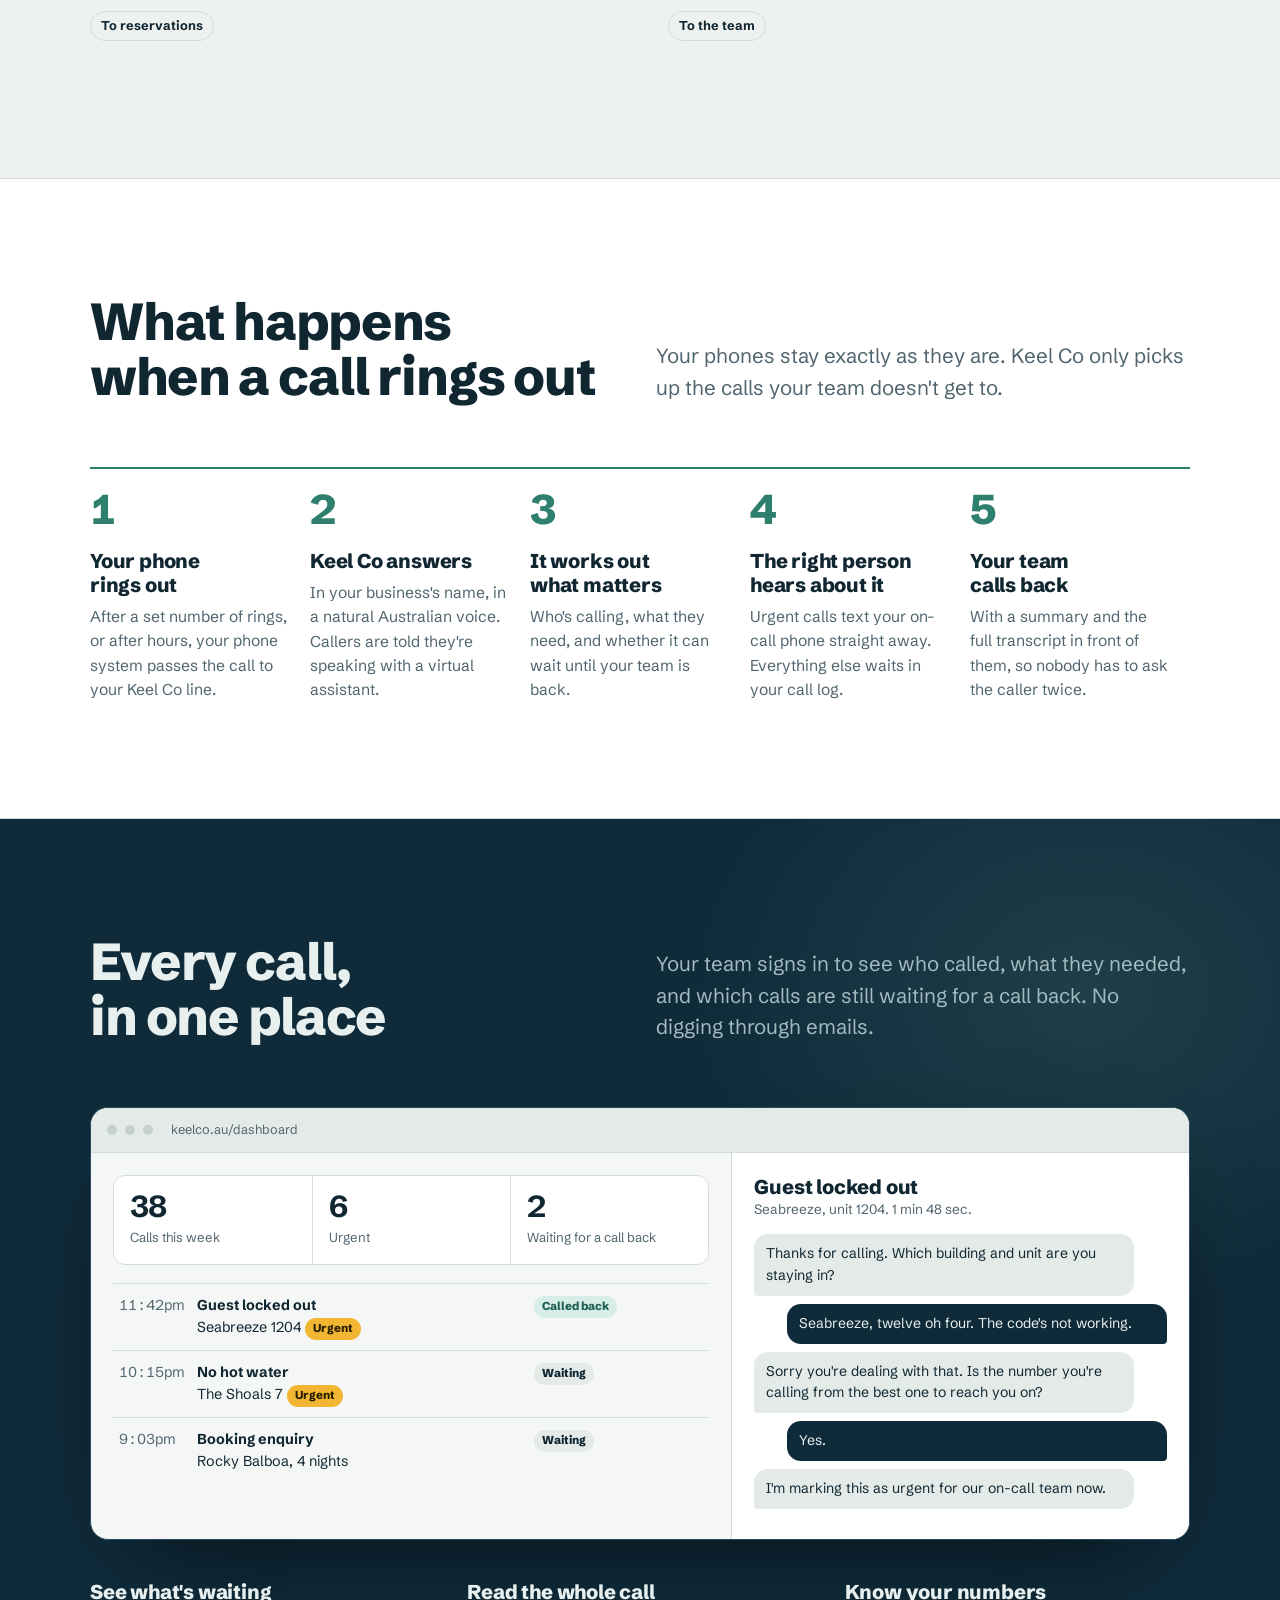
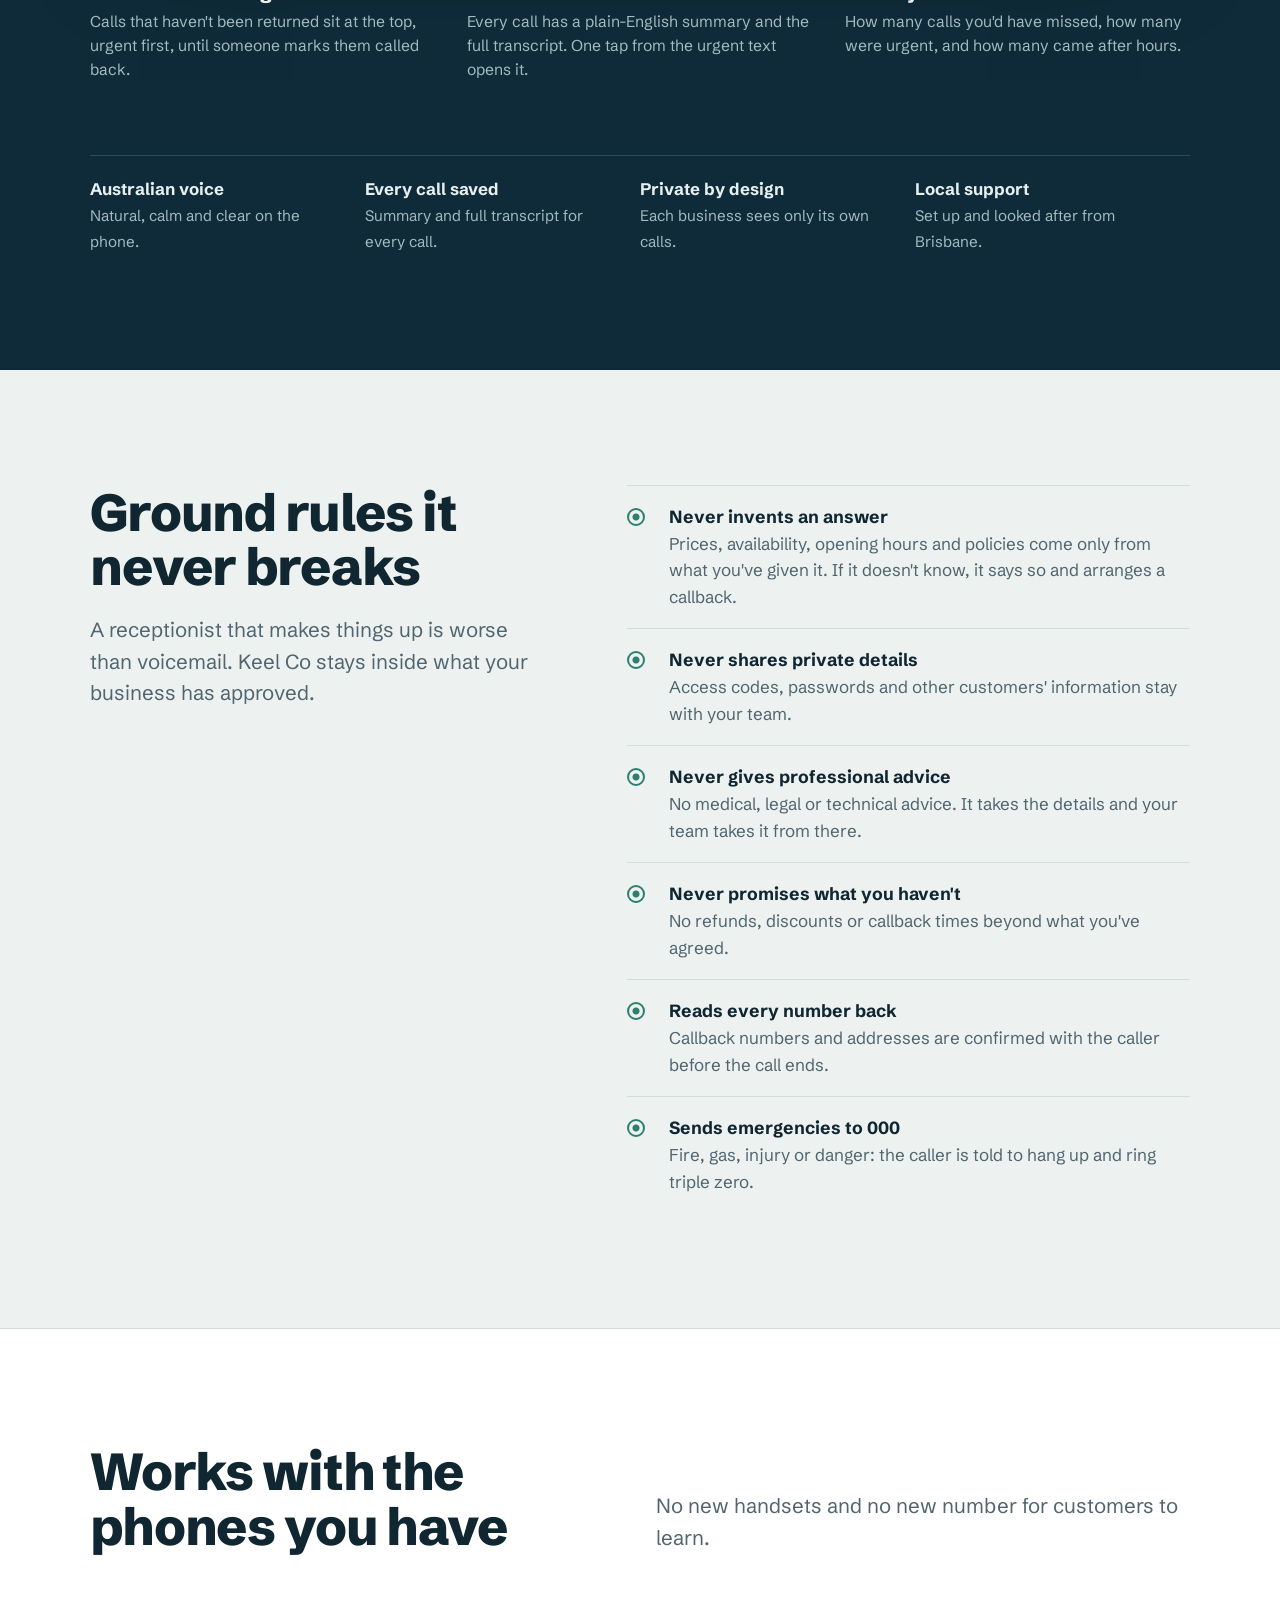
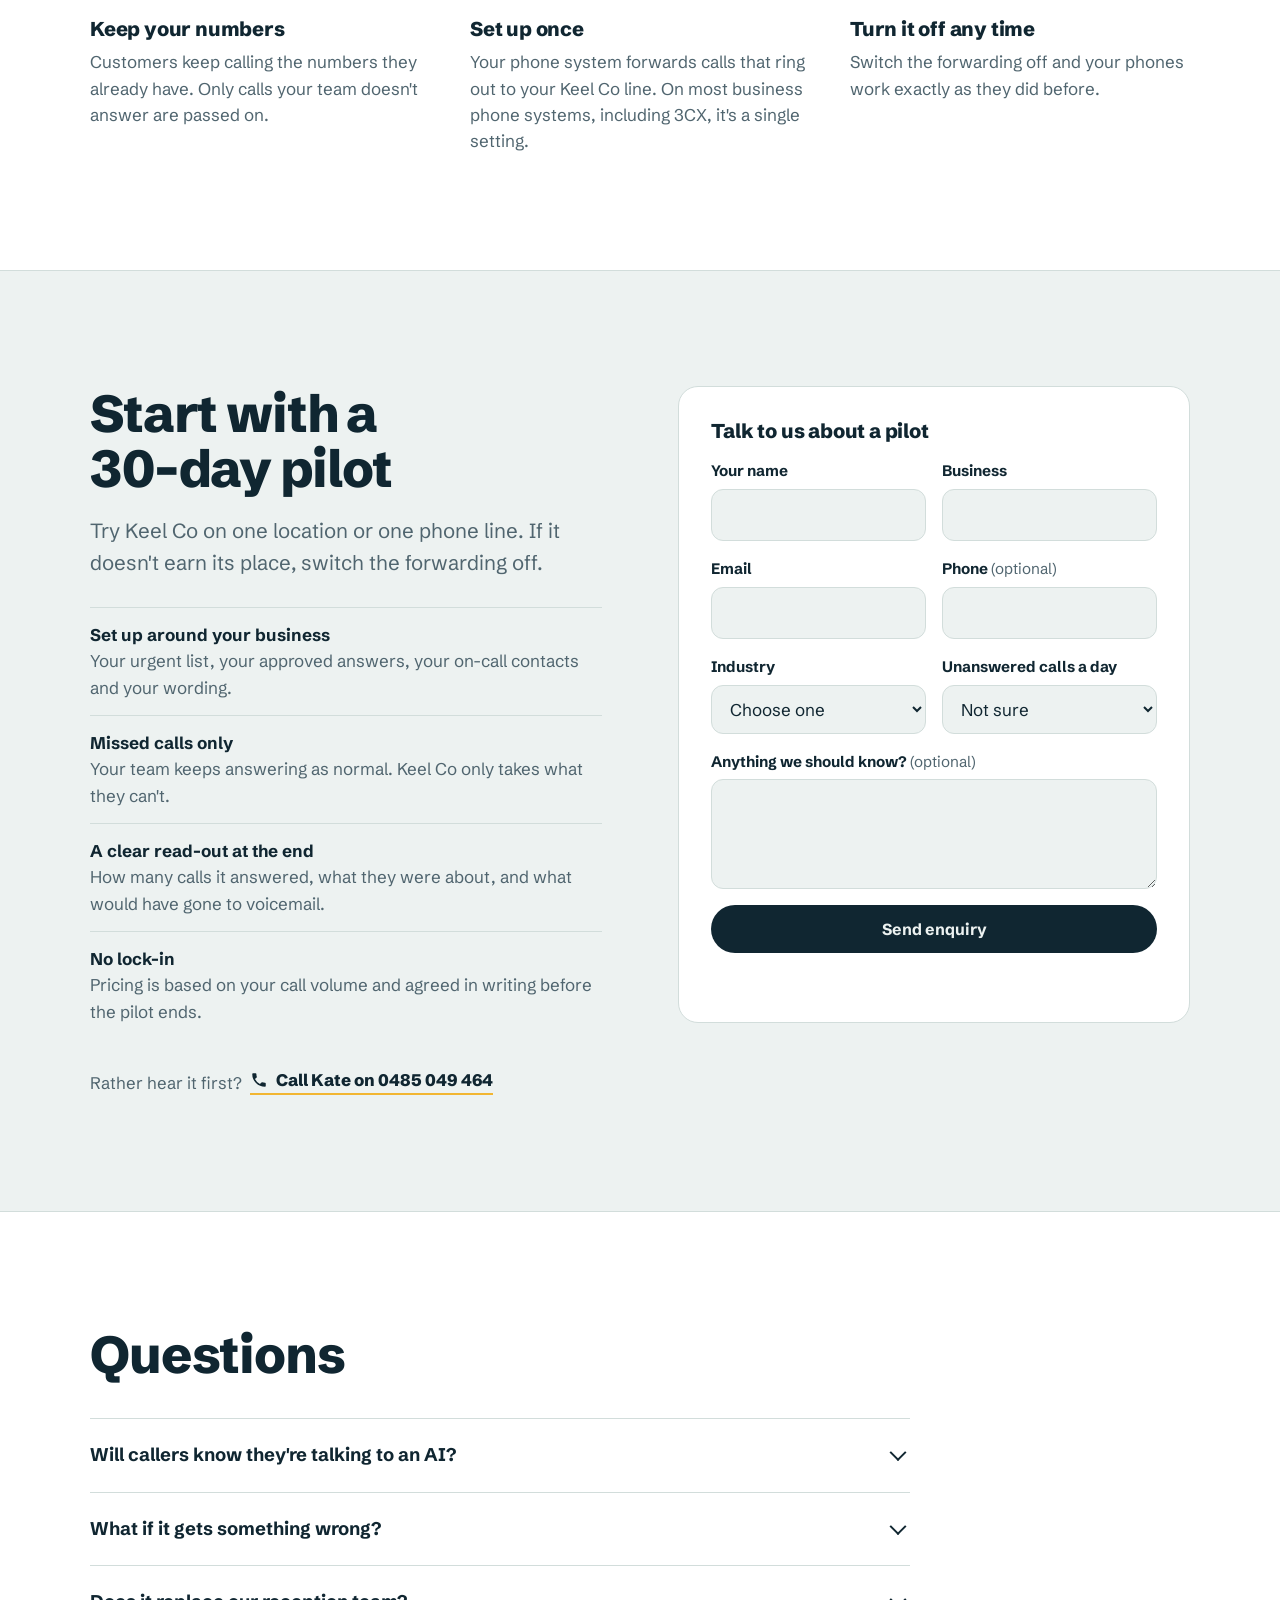
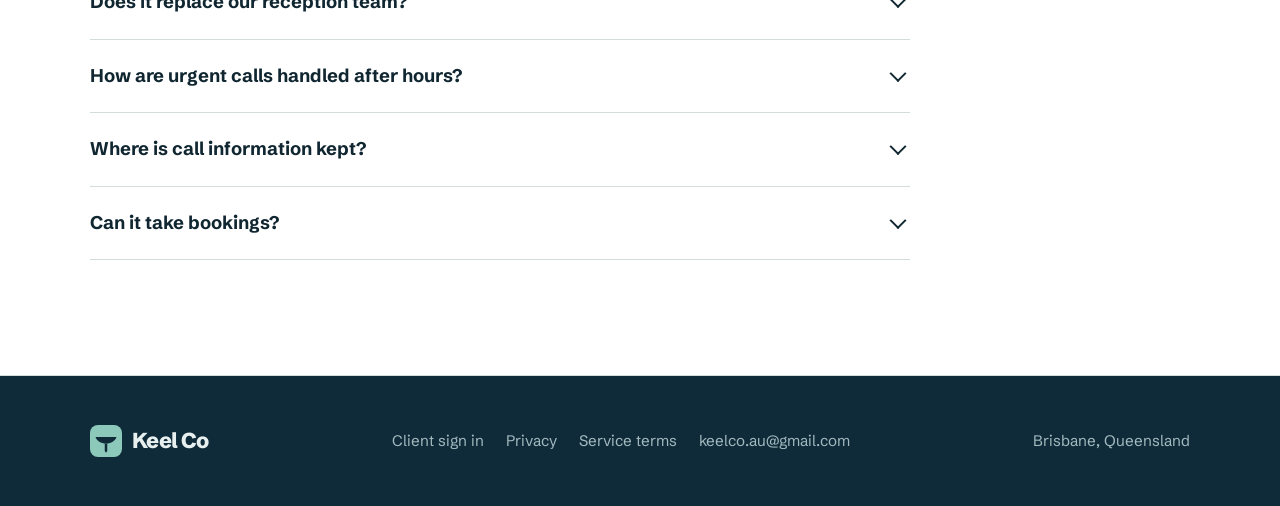
==== commit e310e364: "Update index.html" ====
--- a/index.html
+++ b/index.html
@@ -9,6 +9,13 @@
   <link rel="icon" href="/assets/mark.svg" type="image/svg+xml">
   <meta property="og:title" content="Keel Co | AI receptionist for the calls your team misses">
   <meta property="og:description" content="The calls your team can't get to, answered. Urgent ones reach your on-call phone in seconds.">
+  <meta property="og:type" content="website">
+  <meta property="og:url" content="https://www.keelco.au/">
+  <meta property="og:image" content="https://www.keelco.au/assets/og.png">
+  <meta property="og:image:width" content="1200">
+  <meta property="og:image:height" content="630">
+  <meta name="twitter:card" content="summary_large_image">
+  <link rel="canonical" href="https://www.keelco.au/">
   <link rel="preconnect" href="https://fonts.googleapis.com">
   <link rel="preconnect" href="https://fonts.gstatic.com" crossorigin>
   <link href="https://fonts.googleapis.com/css2?family=Schibsted+Grotesk:wght@400;500;600;700;800;900&display=swap" rel="stylesheet">
@@ -165,7 +172,7 @@
             </table>
           </div>
           <div class="detail">
-            <h4>Guest locked out</h4>
+            <h3>Guest locked out</h3>
             <p class="meta">Seabreeze, unit 1204. 1 min 48 sec.</p>
             <div class="bubble ai">Thanks for calling. Which building and unit are you staying in?</div>
             <div class="bubble caller">Seabreeze, twelve oh four. The code's not working.</div>
@@ -306,56 +313,6 @@
 
 <script src="/config.js"></script>
 <script src="/motion.js" defer></script>
-<script>
-// Industry tabs (arrow keys move between tabs).
-(function () {
-  var tabs = [].slice.call(document.querySelectorAll('[role="tab"]'));
-  function select(t) {
-    tabs.forEach(function (x) {
-      var on = x === t;
-      x.setAttribute('aria-selected', String(on)); x.tabIndex = on ? 0 : -1;
-      document.getElementById(x.getAttribute('aria-controls')).hidden = !on;
-    });
-  }
-  tabs.forEach(function (t, i) {
-    t.addEventListener('click', function () { select(t); });
-    t.addEventListener('keydown', function (e) {
-      var j = e.key === 'ArrowRight' ? (i + 1) % tabs.length : e.key === 'ArrowLeft' ? (i - 1 + tabs.length) % tabs.length : -1;
-      if (j > -1) { e.preventDefault(); select(tabs[j]); tabs[j].focus(); }
-    });
-  });
-})();
-
-// Enquiry form: saved straight to the Keel Co database.
-(function () {
-  var form = document.getElementById('enquiry');
-  var status = document.getElementById('form-status');
-  if (!form) return;
-  form.addEventListener('submit', function (e) {
-    e.preventDefault();
-    var data = Object.fromEntries(new FormData(form).entries());
-    status.className = 'form-status';
-    if (!data.name || !data.name.trim()) { status.className = 'form-status err'; status.textContent = 'Add your name so we know who to reply to.'; form.name.focus(); return; }
-    if (!/^[^@\s]+@[^@\s]+\.[^@\s]+$/.test(data.email || '')) { status.className = 'form-status err'; status.textContent = 'Check your email address. It needs an @ and a domain.'; form.email.focus(); return; }
-    Object.keys(data).forEach(function (k) { data[k] = (data[k] || '').trim() || null; });
-    var btn = form.querySelector('button[type=submit]');
-    btn.disabled = true; btn.textContent = 'Sending…';
-    var c = window.KEEL_CONFIG;
-    fetch(c.supabaseUrl + '/rest/v1/leads', {
-      method: 'POST',
-      headers: { 'apikey': c.supabaseKey, 'Content-Type': 'application/json', 'Prefer': 'return=minimal' },
-      body: JSON.stringify(data)
-    }).then(function (r) {
-      if (!r.ok) throw new Error('status ' + r.status);
-      form.reset();
-      status.className = 'form-status ok';
-      status.textContent = 'Thanks. We’ll be in touch within one business day.';
-    }).catch(function () {
-      status.className = 'form-status err';
-      status.textContent = 'That didn’t send. Email us at ' + c.contactEmail + ' instead.';
-    }).finally(function () { btn.disabled = false; btn.textContent = 'Send enquiry'; });
-  });
-})();
-</script>
+<script src="/site.js" defer></script>
 </body>
 </html>
--- a/site.css
+++ b/site.css
@@ -261,3 +261,7 @@
 .trust b { display: block; color: var(--on-tide); font-size: 1.05rem; }
 .trust span { color: var(--on-tide-muted); font-size: .95rem; }
 @media (max-width: 860px) { .trust { grid-template-columns: repeat(2, minmax(0, 1fr)); row-gap: 8px; } }
+.demo-call { margin-top: 28px; font-size: 1.05rem; color: var(--slate); }
+.demo-call a { display: inline-flex; align-items: center; gap: 8px; margin-left: 4px; font-weight: 800; color: var(--ink); text-decoration: none; border-bottom: 2px solid var(--buoy); }
+.demo-call a:hover { border-bottom-color: var(--ink); }
+.demo-call svg { width: 18px; height: 18px; }
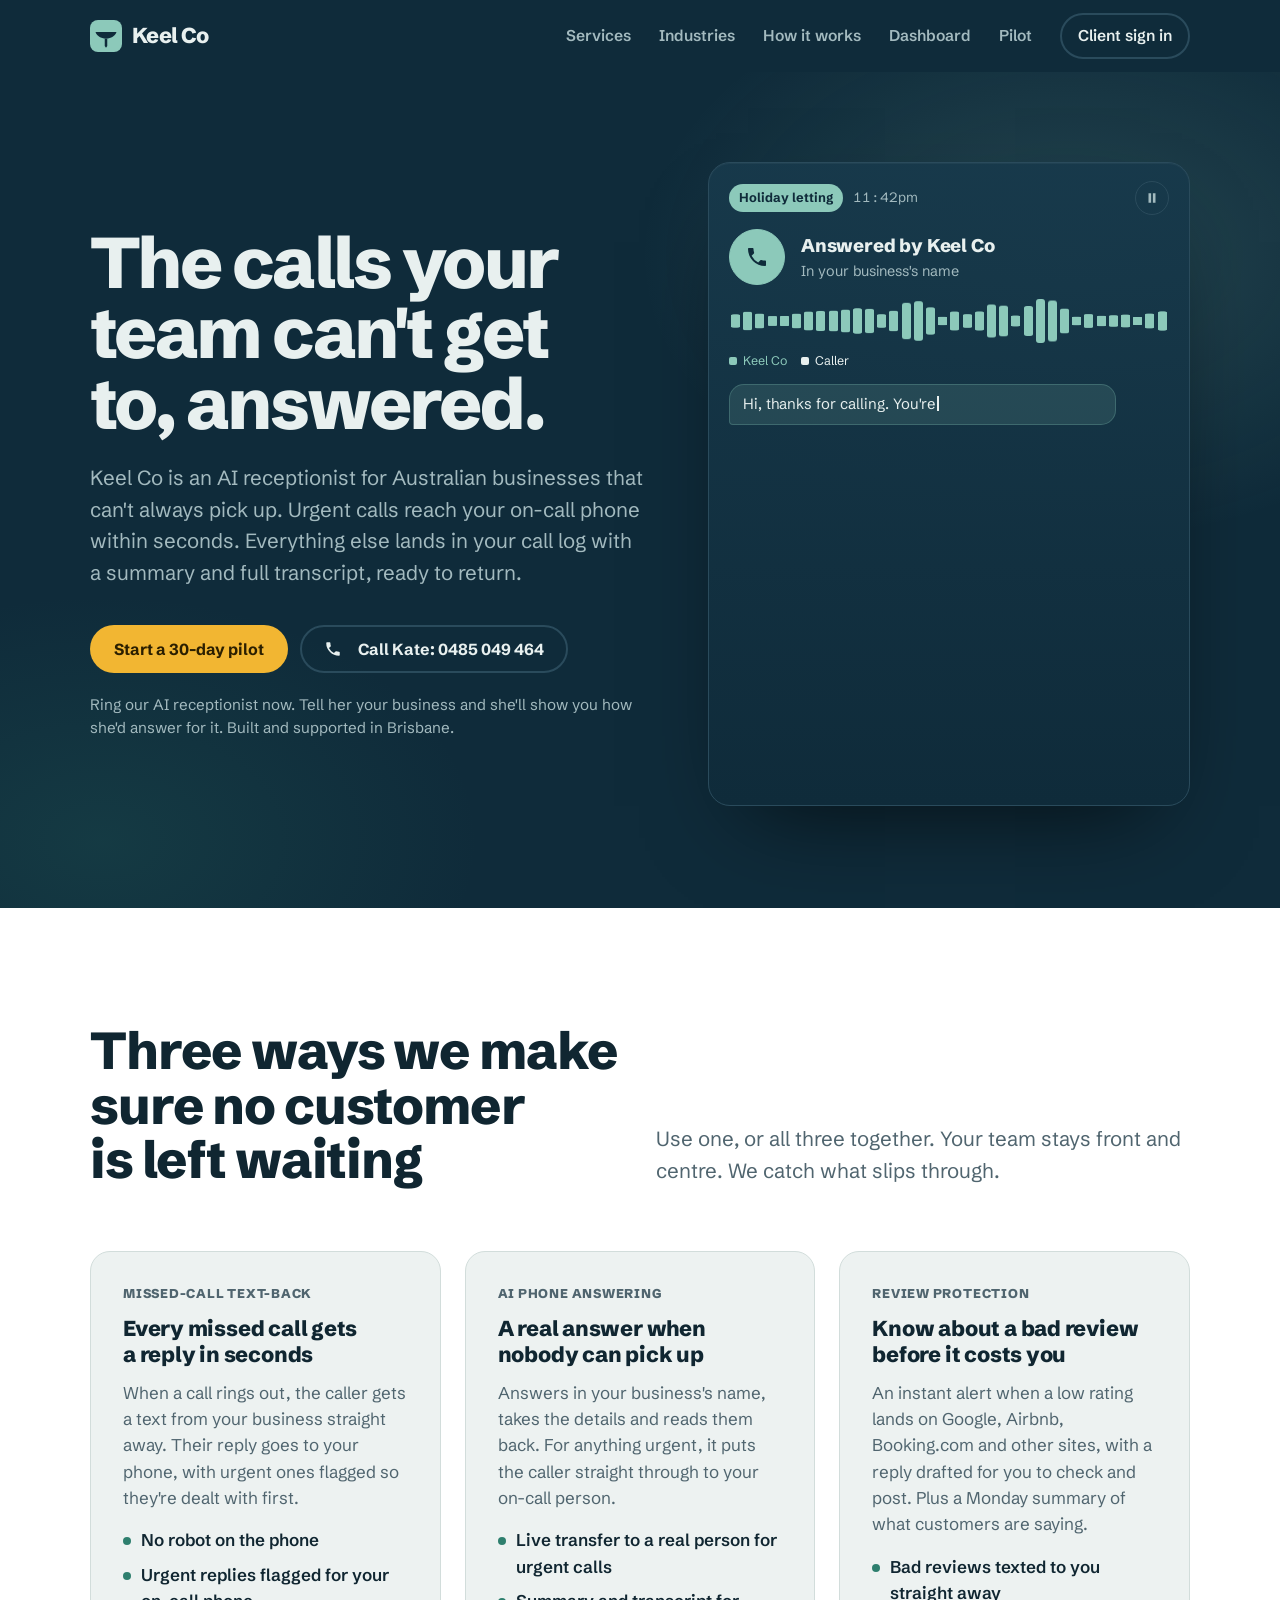
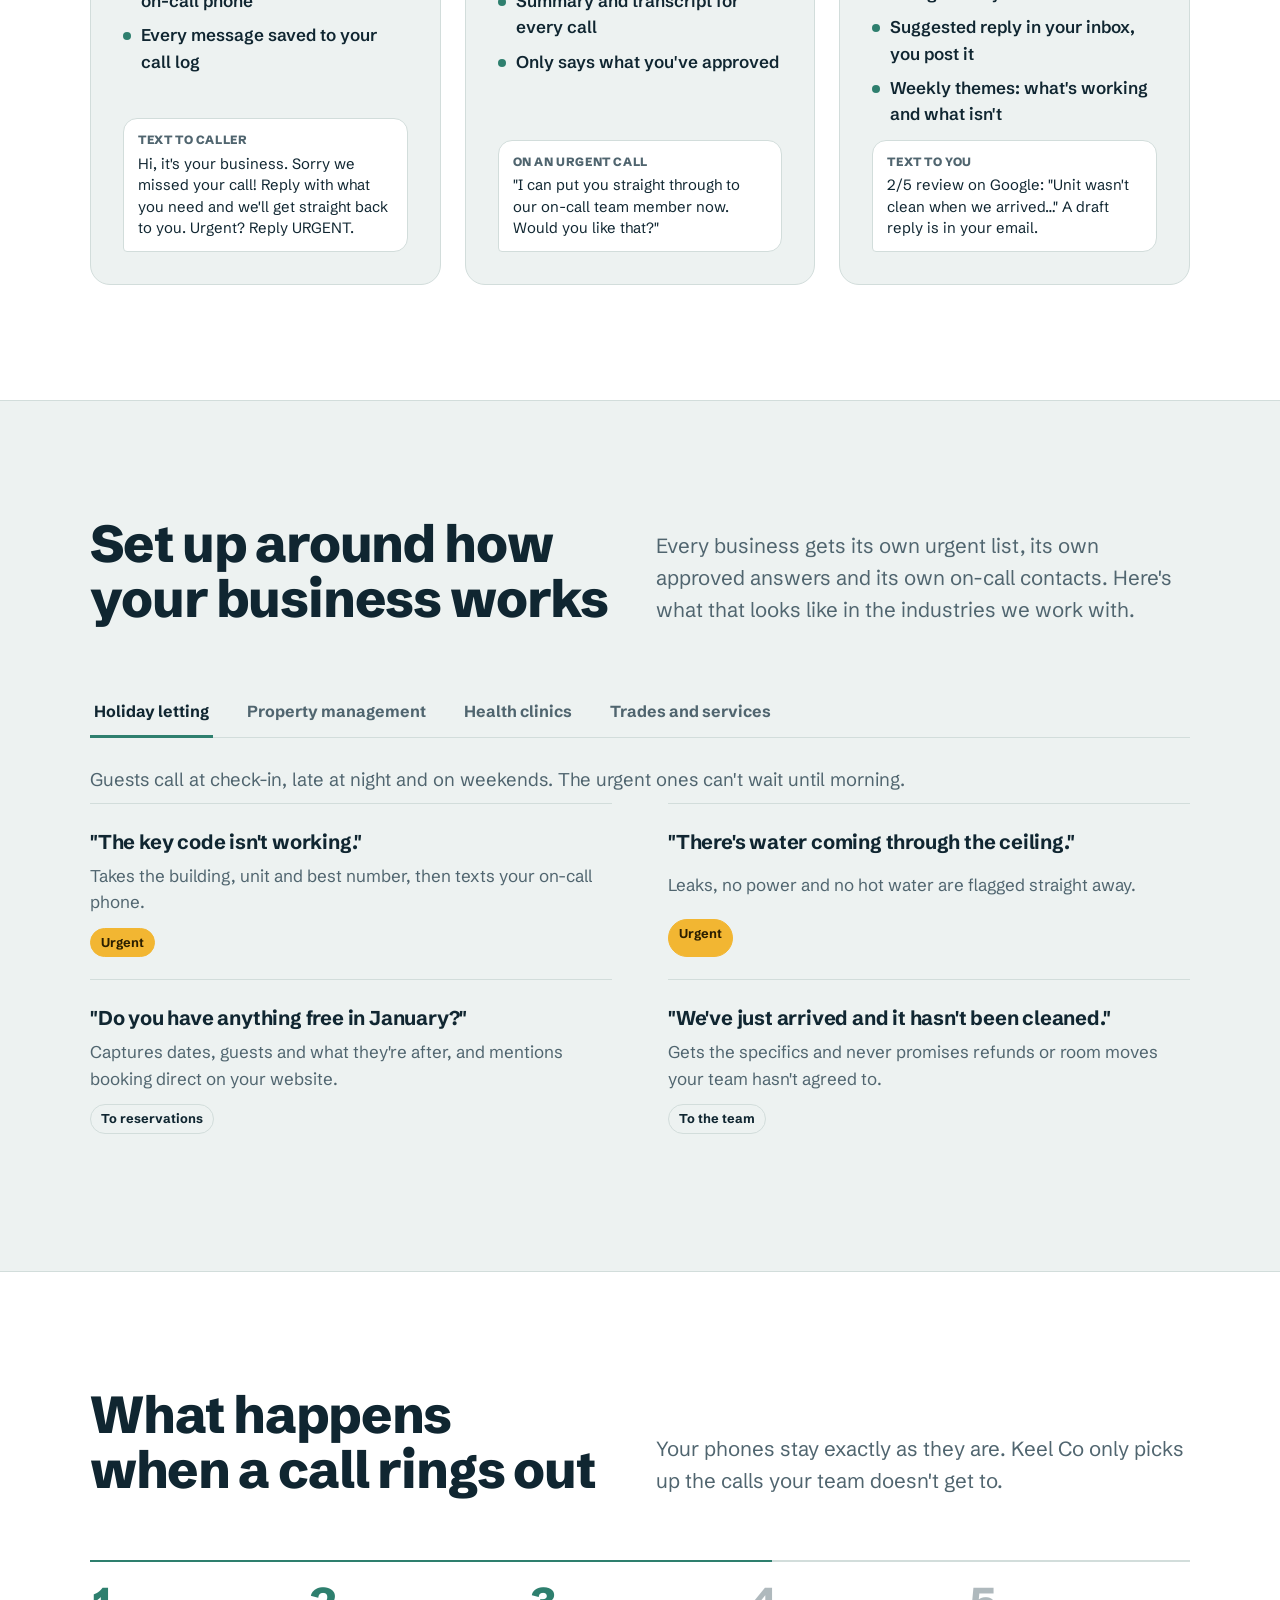
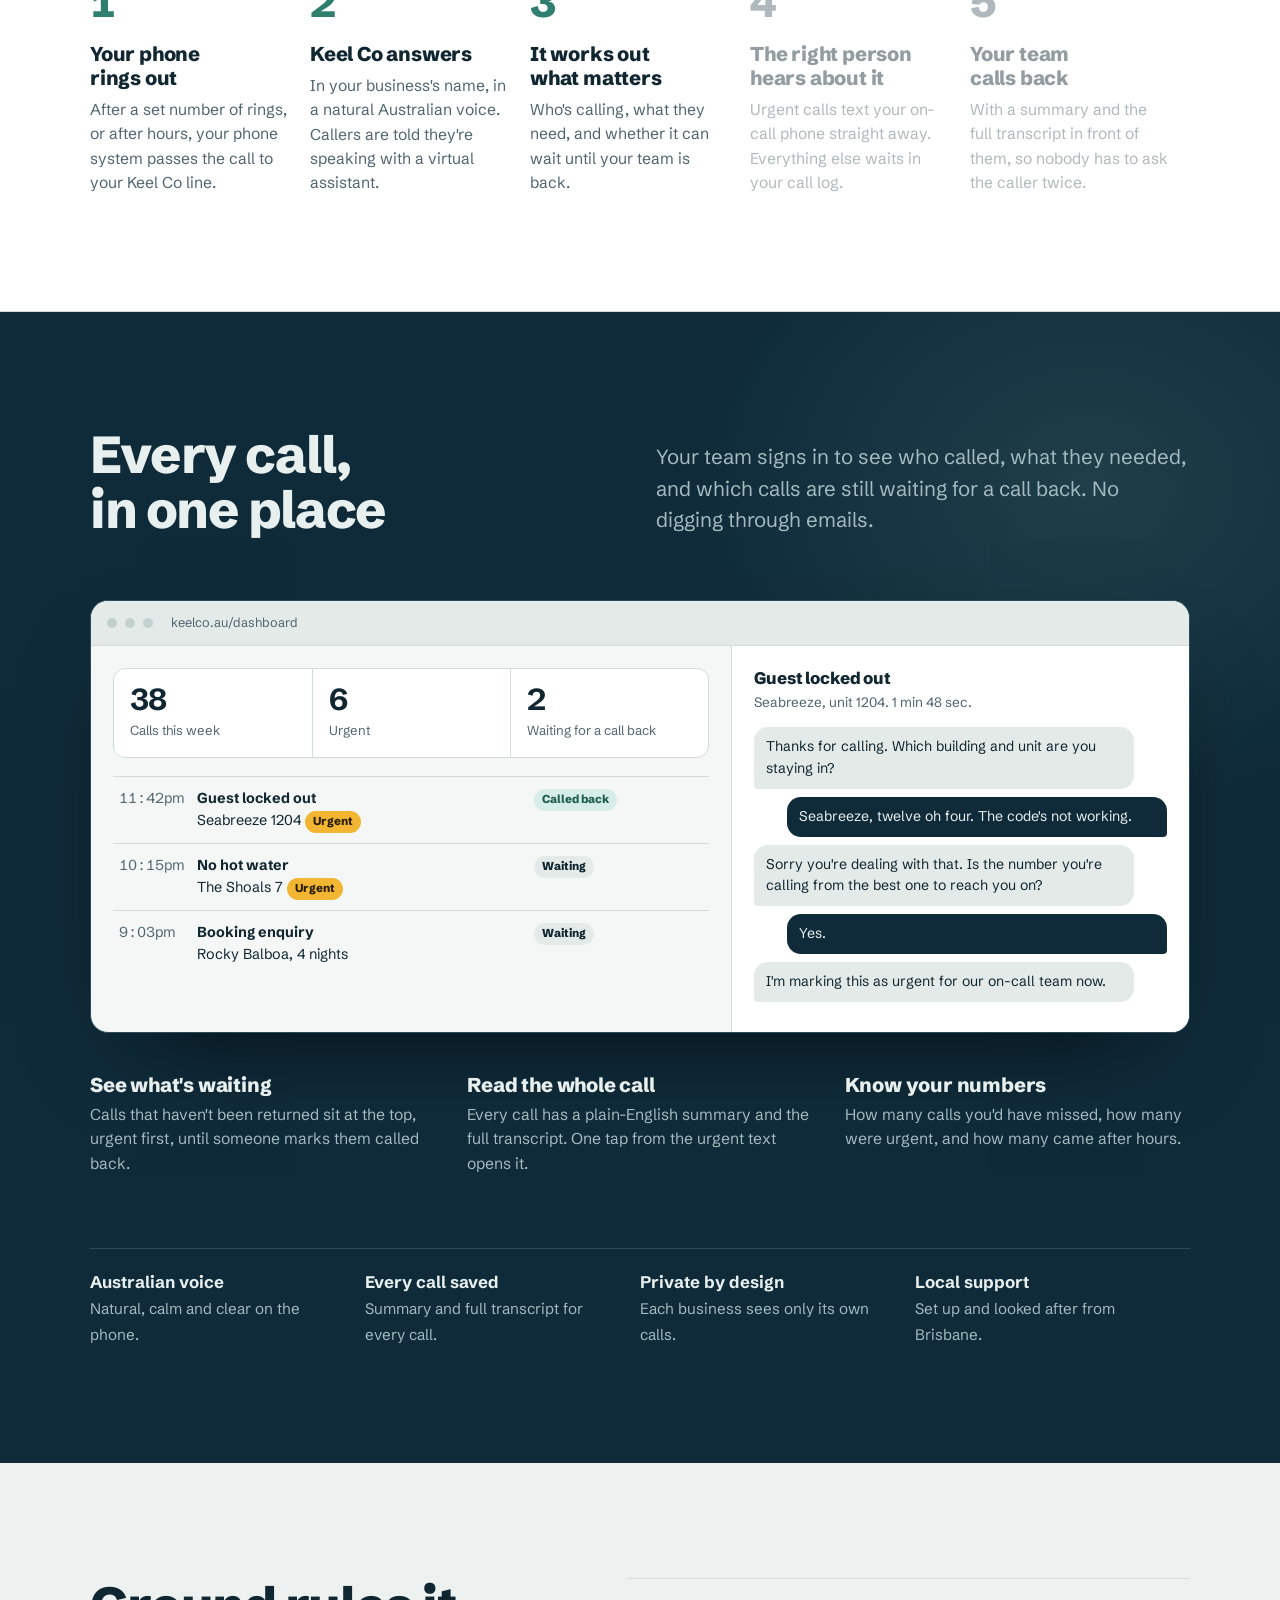
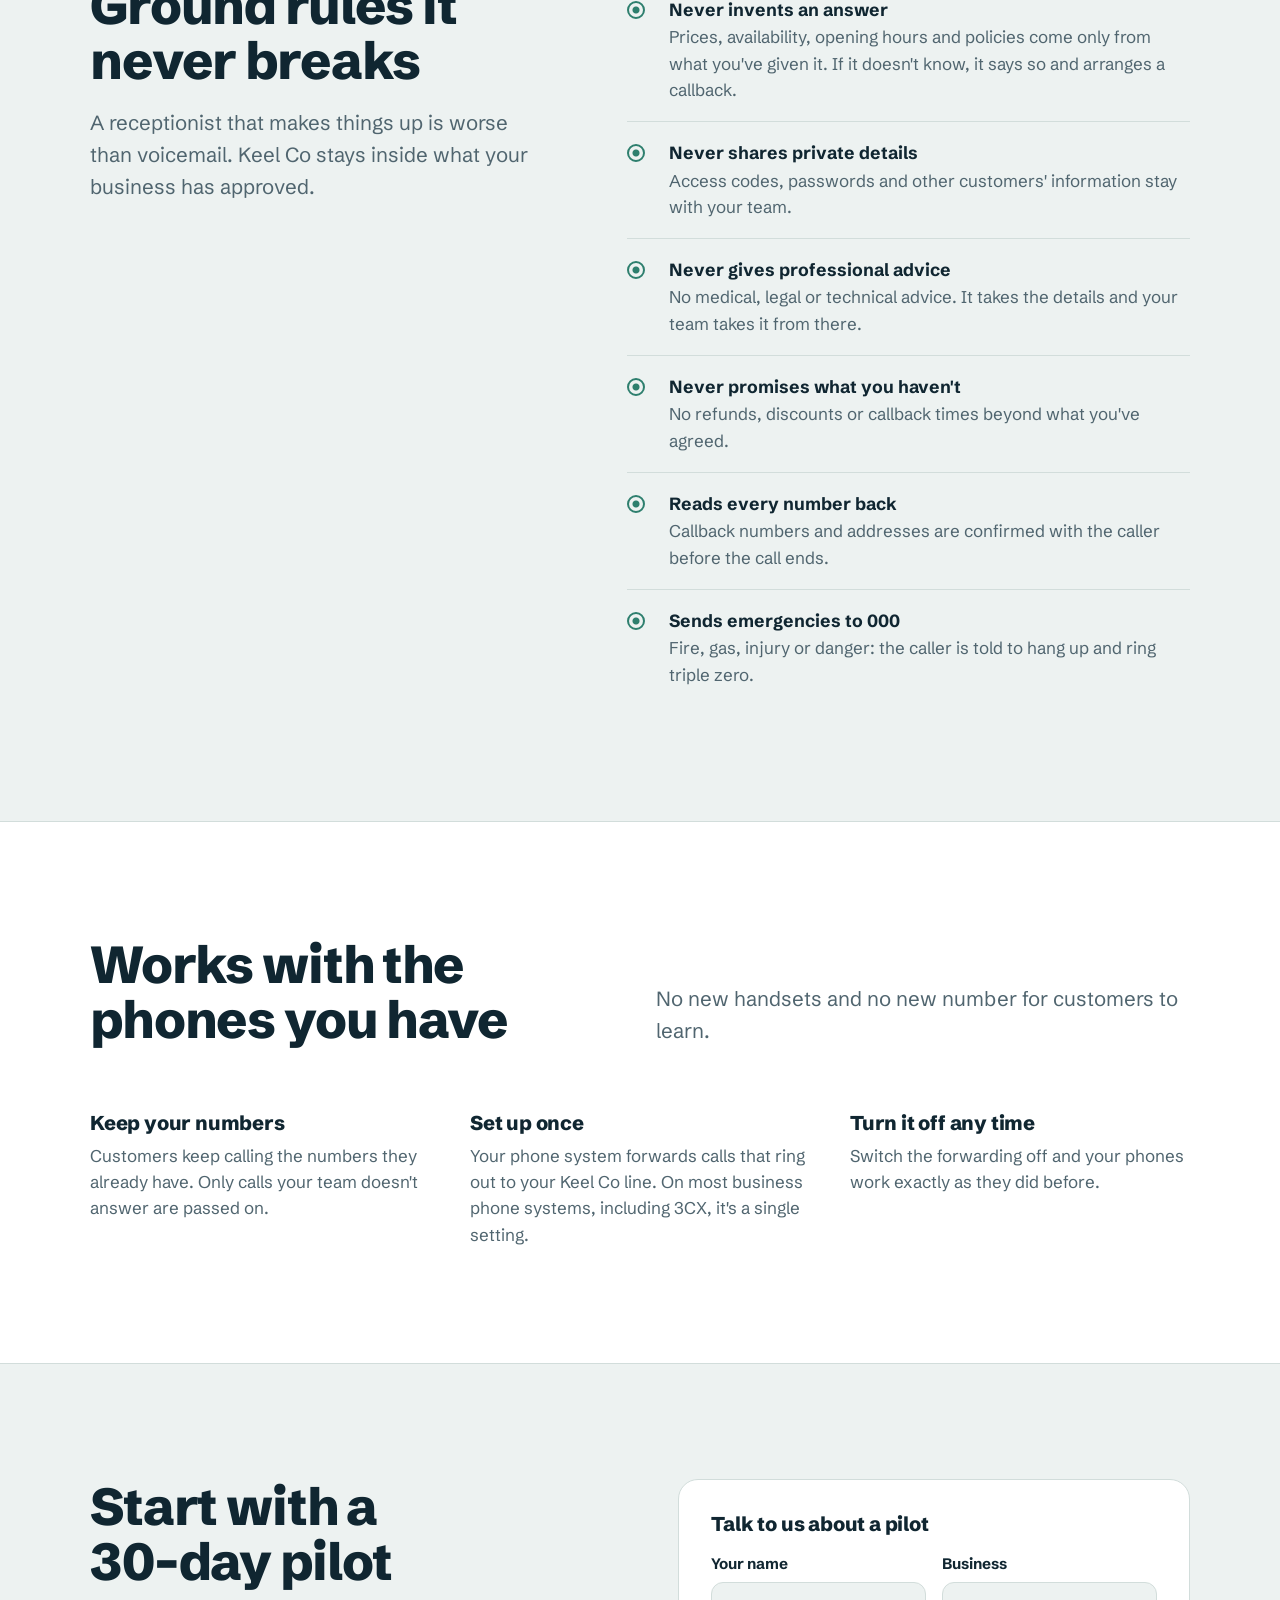
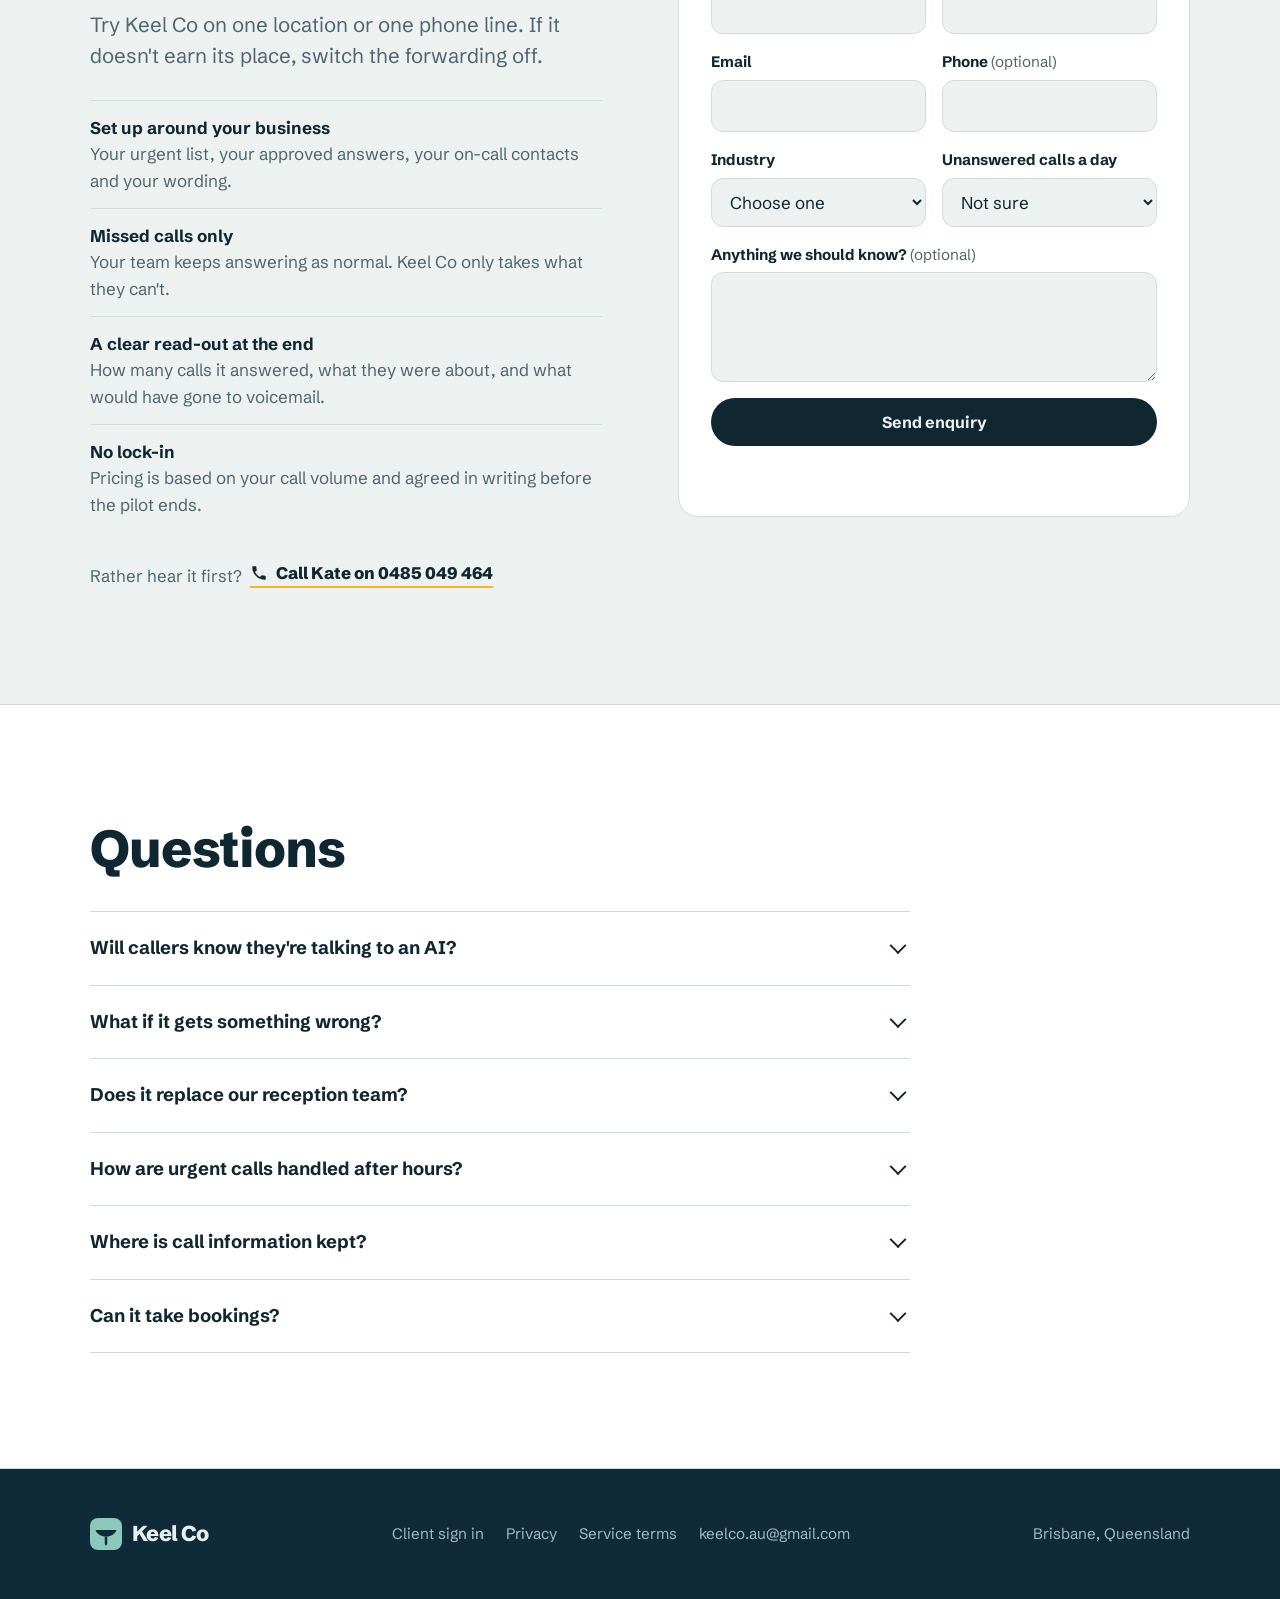
==== commit 554c408d: "Update index.html" ====
--- a/index.html
+++ b/index.html
@@ -29,6 +29,7 @@
   <div class="wrap">
     <a class="brand" href="/"><img src="/assets/mark.svg" alt="" width="32" height="32">Keel Co</a>
     <nav class="nav" aria-label="Main">
+      <a href="#services">Services</a>
       <a href="#industries">Industries</a>
       <a href="#how">How it works</a>
       <a href="#dashboard">Dashboard</a>
@@ -73,6 +74,50 @@
         <div class="wave-legend" aria-hidden="true"><span class="k">Keel Co</span><span class="c">Caller</span></div>
         <ol class="transcript" id="sc-lines" aria-hidden="true"></ol>
         <div class="summary" id="sc-summary" aria-hidden="true"></div>
+      </div>
+    </div>
+  </section>
+
+  <section id="services" class="services" aria-labelledby="svc-title">
+    <div class="wrap">
+      <div class="section-head">
+        <h2 id="svc-title">Three ways we make sure no customer is left waiting</h2>
+        <p class="lede">Use one, or all three together. Your team stays front and centre. We catch what slips through.</p>
+      </div>
+      <div class="svc-grid">
+        <article class="svc">
+          <p class="svc-tag">Missed-call text-back</p>
+          <h3>Every missed call gets a reply in seconds</h3>
+          <p>When a call rings out, the caller gets a text from your business straight away. Their reply goes to your phone, with urgent ones flagged so they're dealt with first.</p>
+          <ul>
+            <li>No robot on the phone</li>
+            <li>Urgent replies flagged for your on-call phone</li>
+            <li>Every message saved to your call log</li>
+          </ul>
+          <div class="svc-example" aria-label="Example text message"><span class="svc-from">Text to caller</span>Hi, it's your business. Sorry we missed your call! Reply with what you need and we'll get straight back to you. Urgent? Reply URGENT.</div>
+        </article>
+        <article class="svc">
+          <p class="svc-tag">AI phone answering</p>
+          <h3>A real answer when nobody can pick up</h3>
+          <p>Answers in your business's name, takes the details and reads them back. For anything urgent, it puts the caller straight through to your on-call person.</p>
+          <ul>
+            <li>Live transfer to a real person for urgent calls</li>
+            <li>Summary and transcript for every call</li>
+            <li>Only says what you've approved</li>
+          </ul>
+          <div class="svc-example" aria-label="Example of what the caller hears"><span class="svc-from">On an urgent call</span>"I can put you straight through to our on-call team member now. Would you like that?"</div>
+        </article>
+        <article class="svc">
+          <p class="svc-tag">Review protection</p>
+          <h3>Know about a bad review before it costs you</h3>
+          <p>An instant alert when a low rating lands on Google, Airbnb, Booking.com and other sites, with a reply drafted for you to check and post. Plus a Monday summary of what customers are saying.</p>
+          <ul>
+            <li>Bad reviews texted to you straight away</li>
+            <li>Suggested reply in your inbox, you post it</li>
+            <li>Weekly themes: what's working and what isn't</li>
+          </ul>
+          <div class="svc-example" aria-label="Example review alert"><span class="svc-from">Text to you</span>2/5 review on Google: "Unit wasn't clean when we arrived…" A draft reply is in your email.</div>
+        </article>
       </div>
     </div>
   </section>
--- a/site.css
+++ b/site.css
@@ -162,7 +162,7 @@
 .pill { display: inline-block; font-size: .72rem; font-weight: 800; padding: 2px 8px; border-radius: 999px; background: #E3EAE8; }
 .pill.urgent { background: #F2B632; color: #2B1F00; }
 .pill.done { background: #D6EEE7; color: #1F5E50; }
-.detail h4 { margin: 0 0 4px; font-size: 1.05rem; }
+.detail h3 { margin: 0 0 4px; font-size: 1.05rem; }
 .detail .meta { color: #50656F; font-size: .85rem; margin-bottom: 14px; }
 .bubble { max-width: 92%; padding: 9px 12px; border-radius: 14px; font-size: .88rem; margin-bottom: 8px; }
 .bubble.ai { background: #E3EAE8; border-bottom-left-radius: 4px; }
@@ -265,3 +265,17 @@
 .demo-call a { display: inline-flex; align-items: center; gap: 8px; margin-left: 4px; font-weight: 800; color: var(--ink); text-decoration: none; border-bottom: 2px solid var(--buoy); }
 .demo-call a:hover { border-bottom-color: var(--ink); }
 .demo-call svg { width: 18px; height: 18px; }
+
+/* Services */
+.services { background: var(--paper); border-bottom: 1px solid var(--line); }
+.svc-grid { display: grid; grid-template-columns: repeat(3, minmax(0, 1fr)); gap: 24px; }
+.svc { display: flex; flex-direction: column; gap: 12px; background: var(--salt); border: 1px solid var(--line); border-radius: 20px; padding: clamp(22px, 2.6vw, 32px); }
+.svc-tag { font-size: .8rem; font-weight: 800; letter-spacing: .06em; text-transform: uppercase; color: var(--seaglass-deep); }
+.svc h3 { font-size: 1.35rem; line-height: 1.2; }
+.svc > p { color: var(--slate); }
+.svc ul { list-style: none; margin: 4px 0 0; padding: 0; display: grid; gap: 8px; }
+.svc li { display: flex; gap: 10px; align-items: baseline; font-weight: 600; }
+.svc li::before { content: ""; flex: none; width: 8px; height: 8px; border-radius: 50%; background: var(--seaglass-deep); transform: translateY(-1px); }
+.svc-example { margin-top: auto; background: var(--paper); border: 1px solid var(--line); border-radius: 14px 14px 14px 4px; padding: 12px 14px; font-size: .93rem; line-height: 1.45; }
+.svc-from { display: block; font-size: .75rem; font-weight: 800; text-transform: uppercase; letter-spacing: .05em; color: var(--slate); margin-bottom: 4px; }
+@media (max-width: 980px) { .svc-grid { grid-template-columns: 1fr; } .svc-example { margin-top: 8px; } }
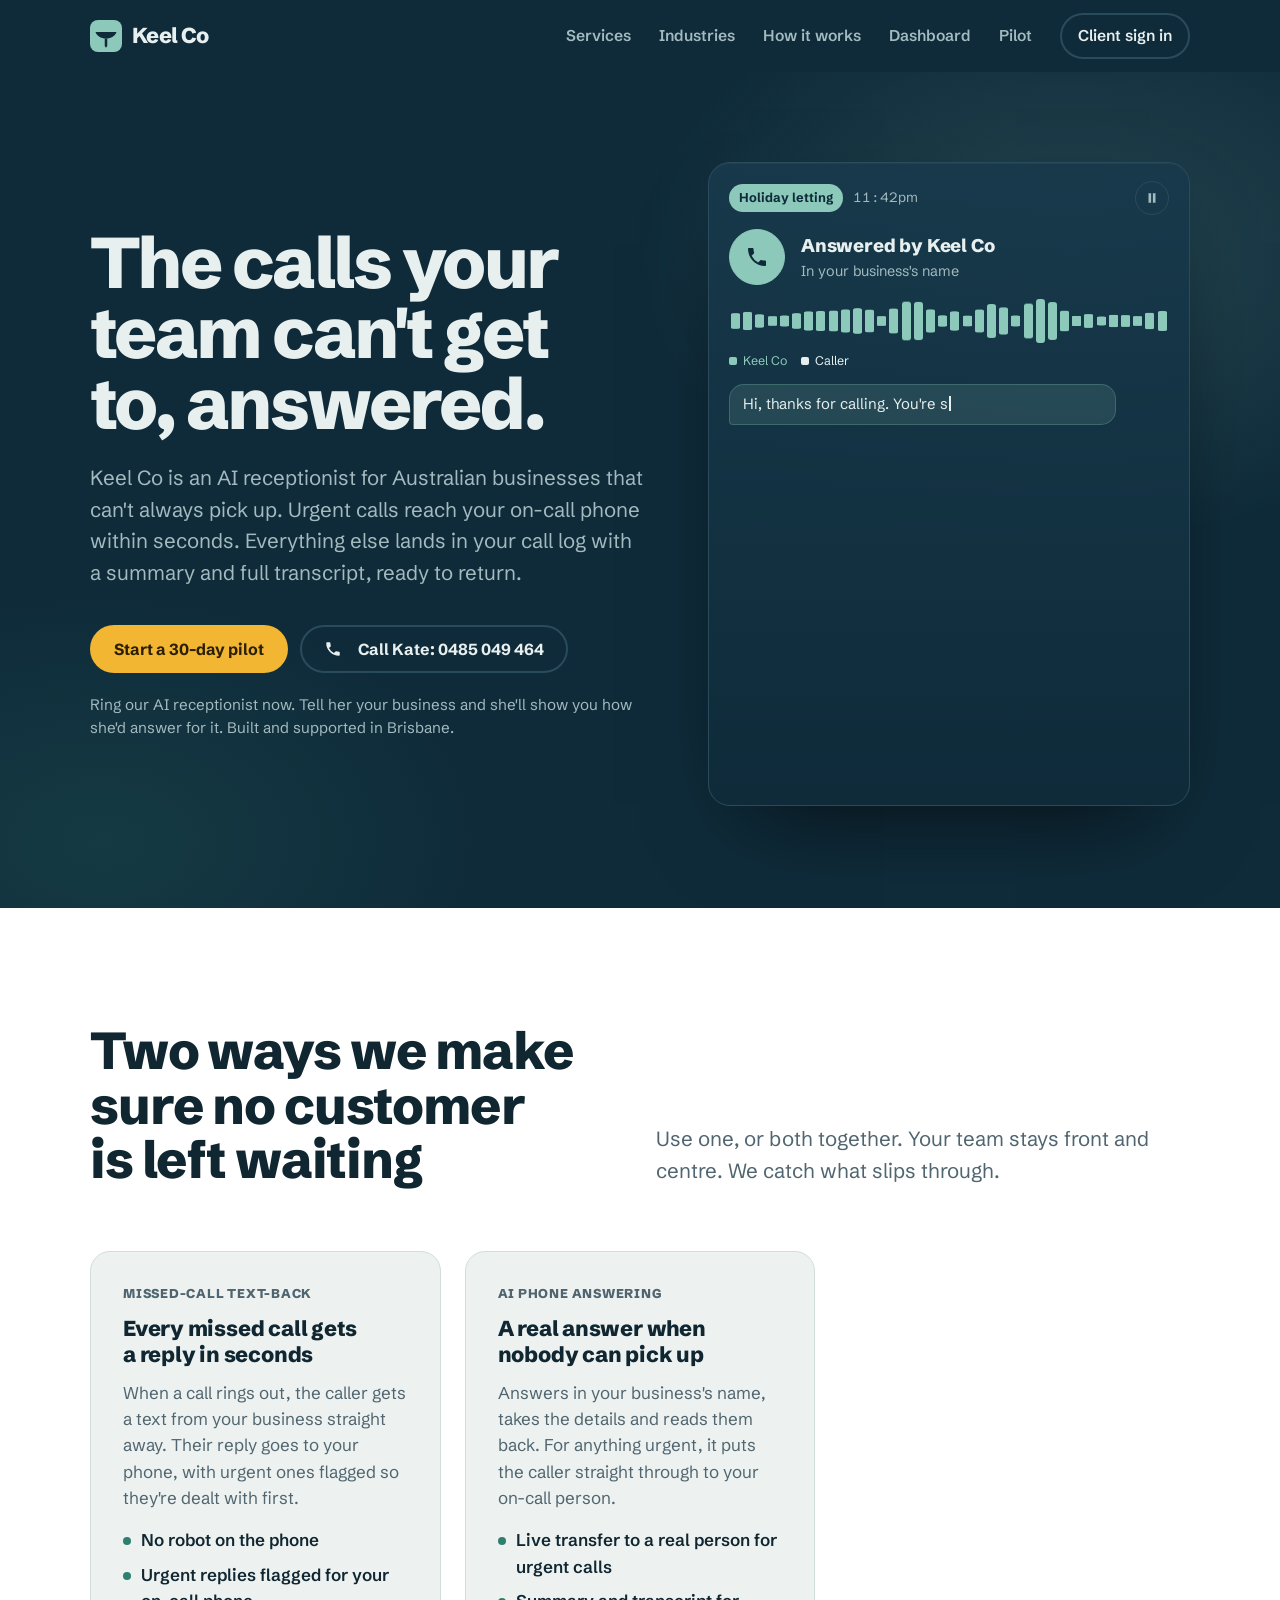
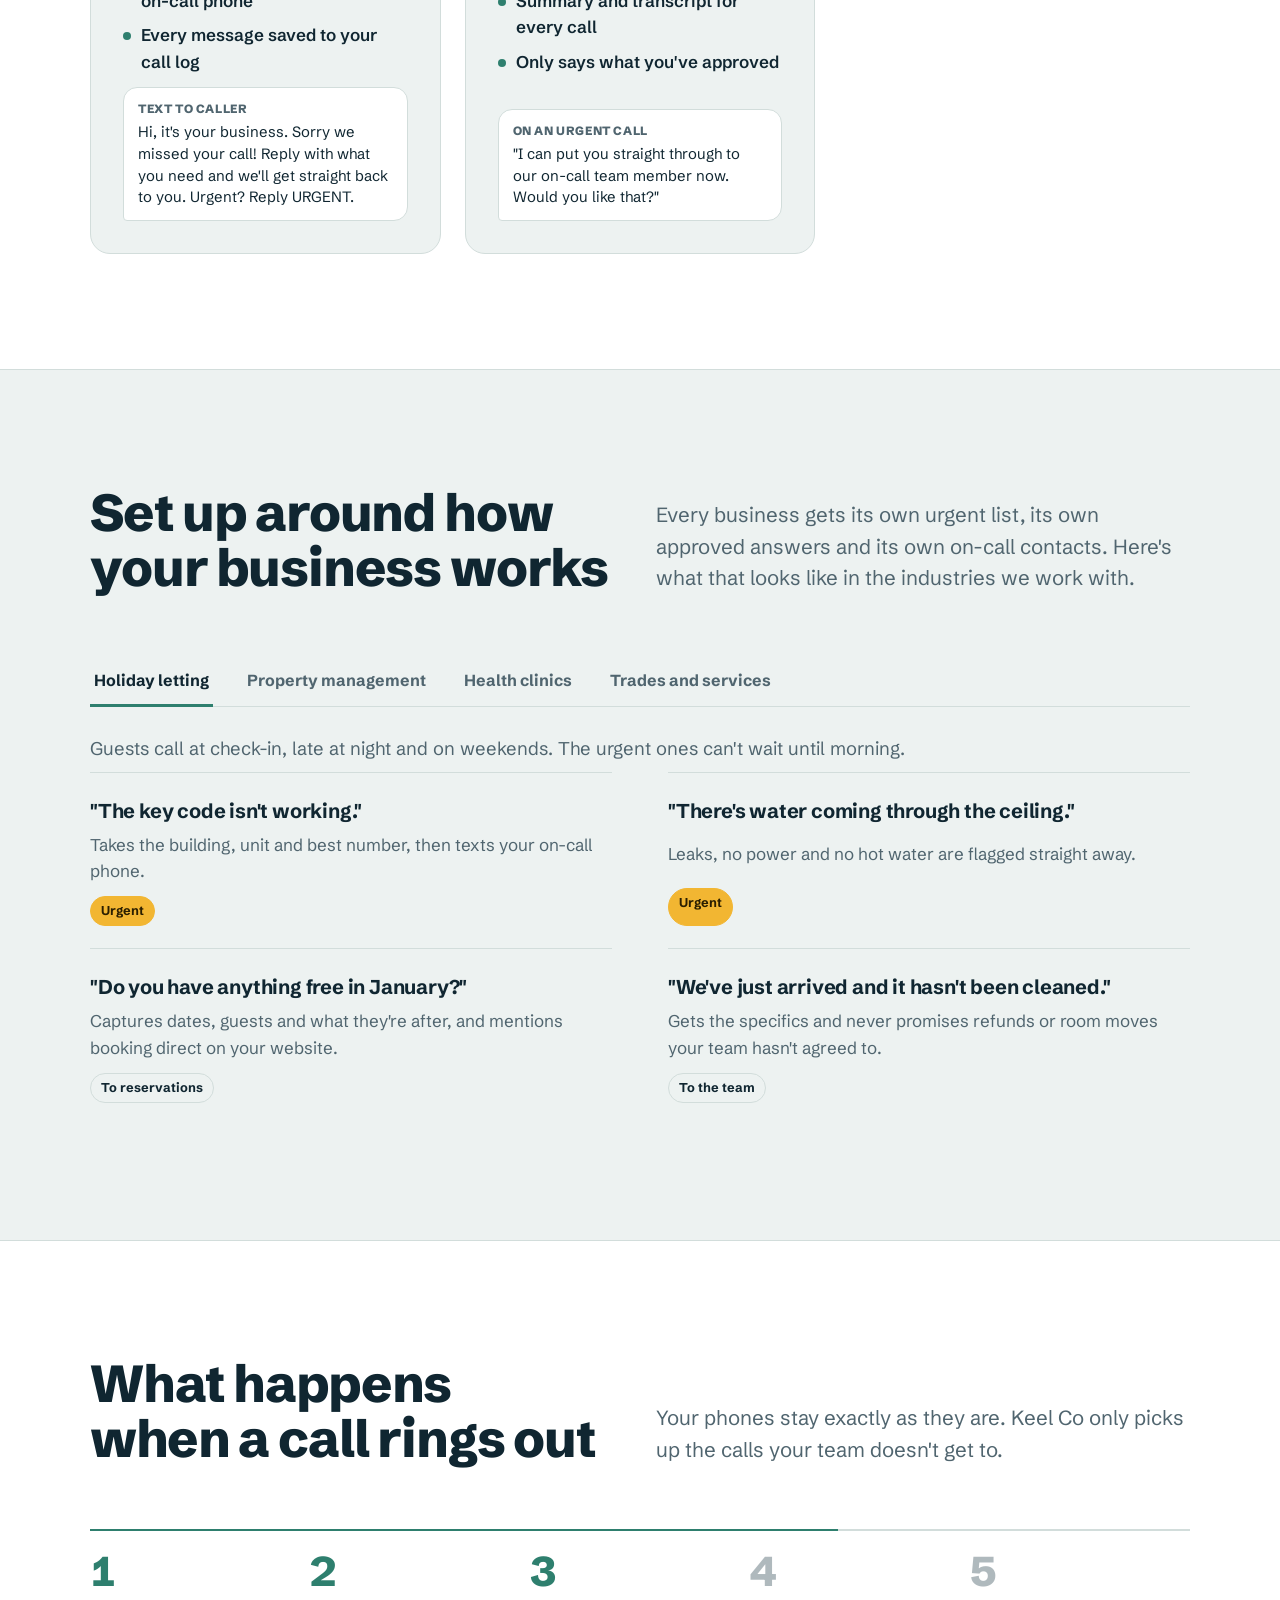
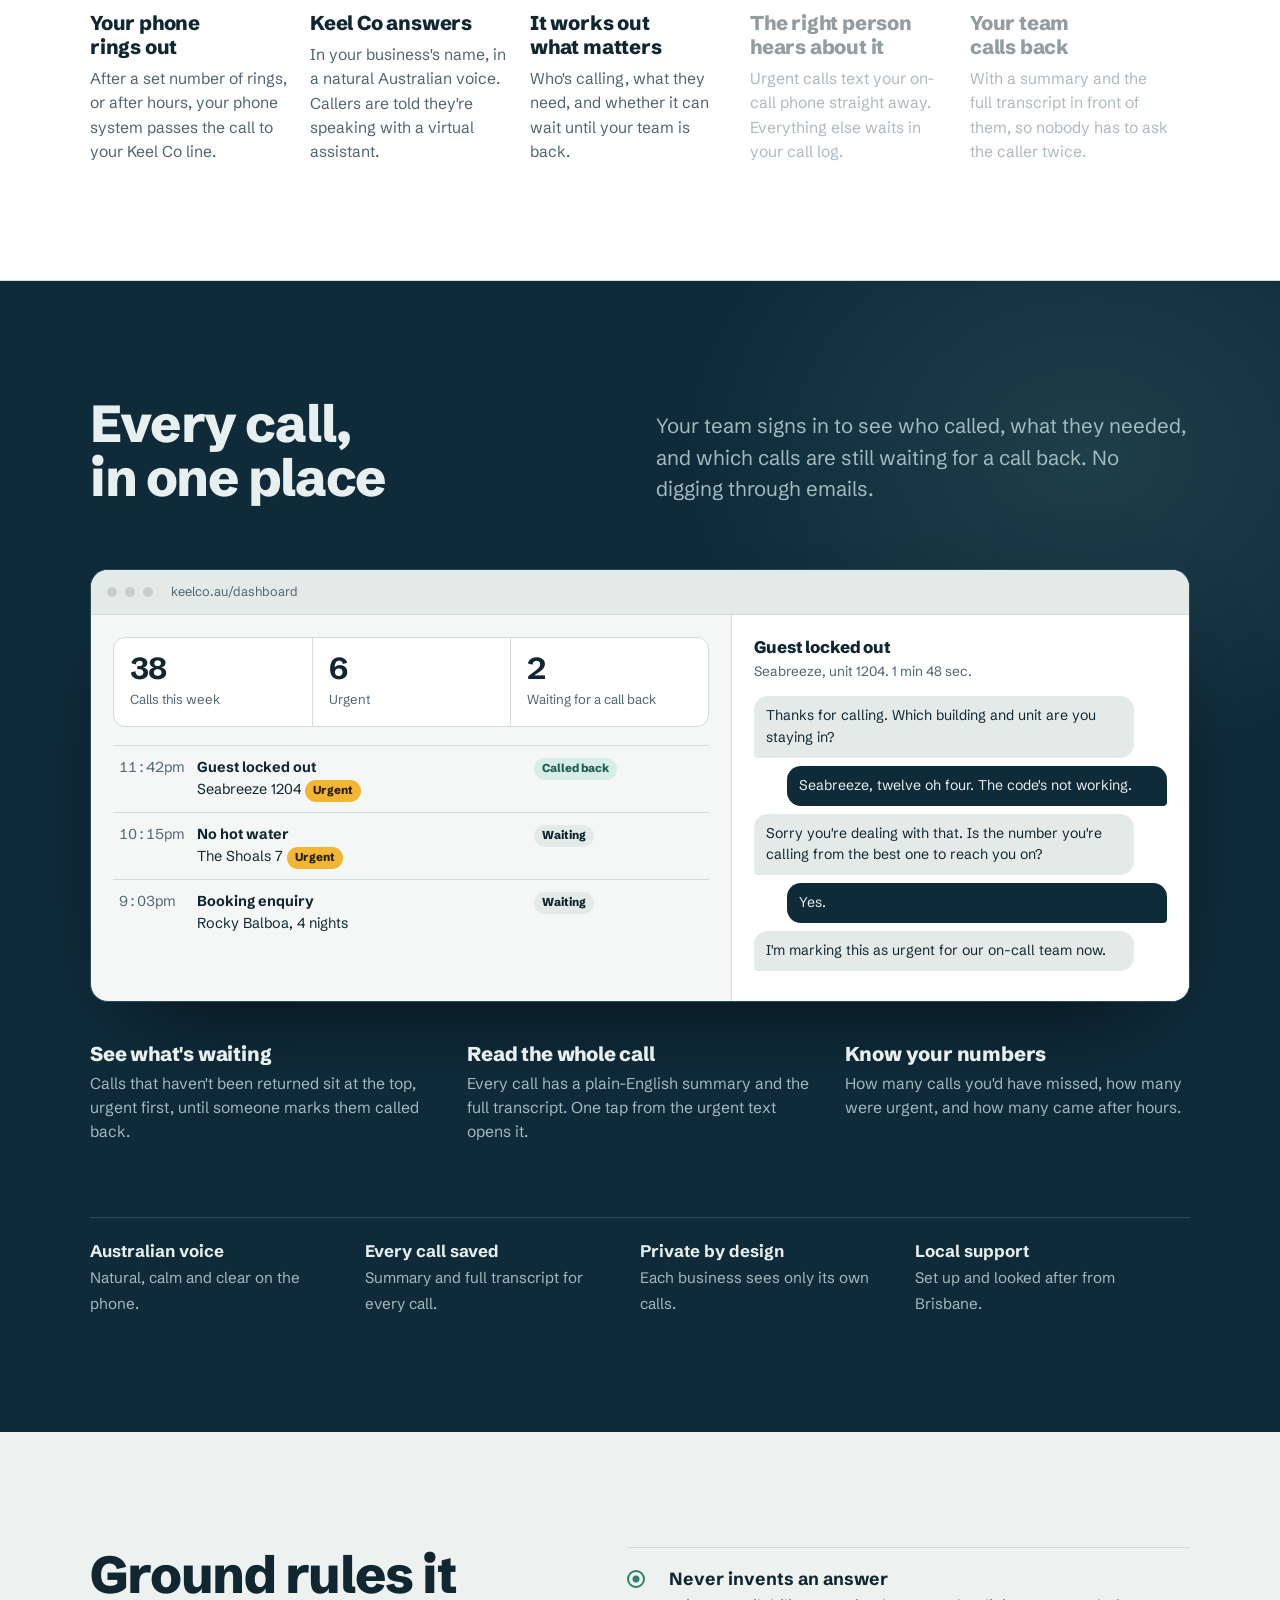
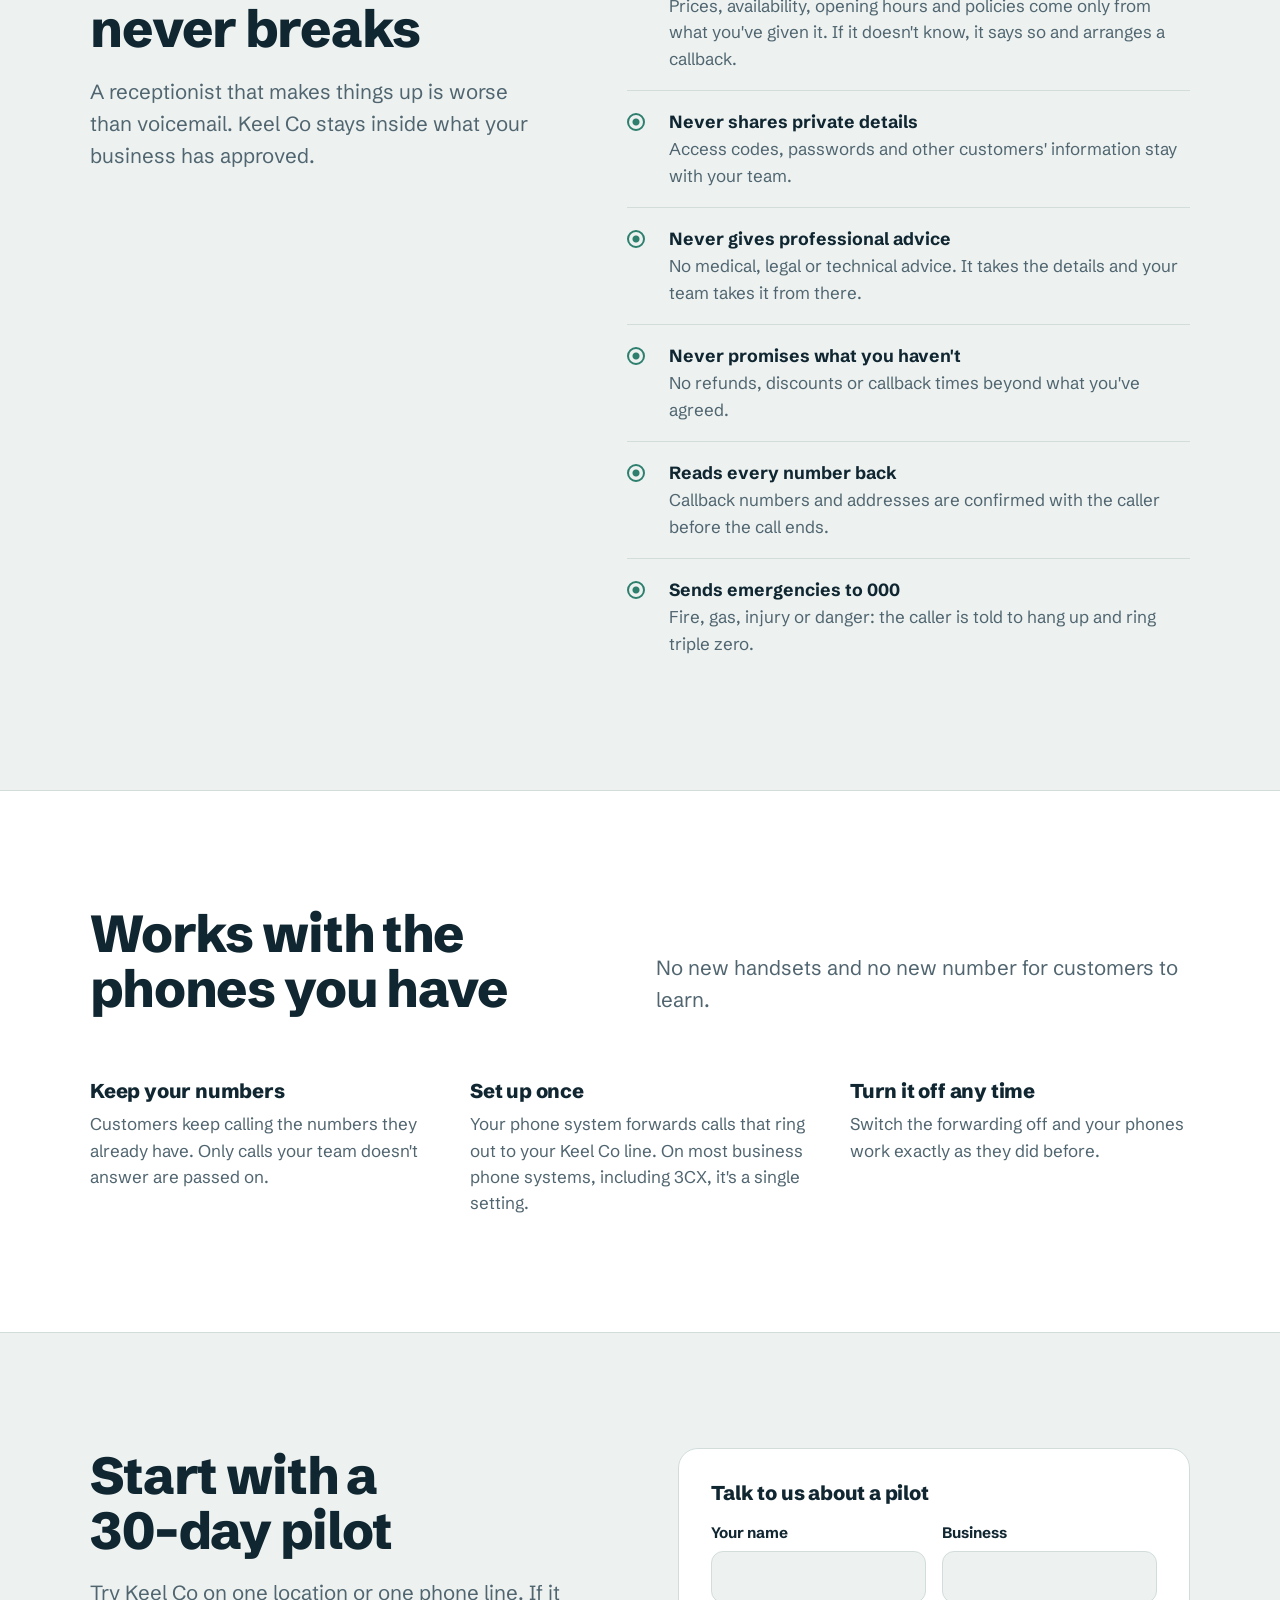
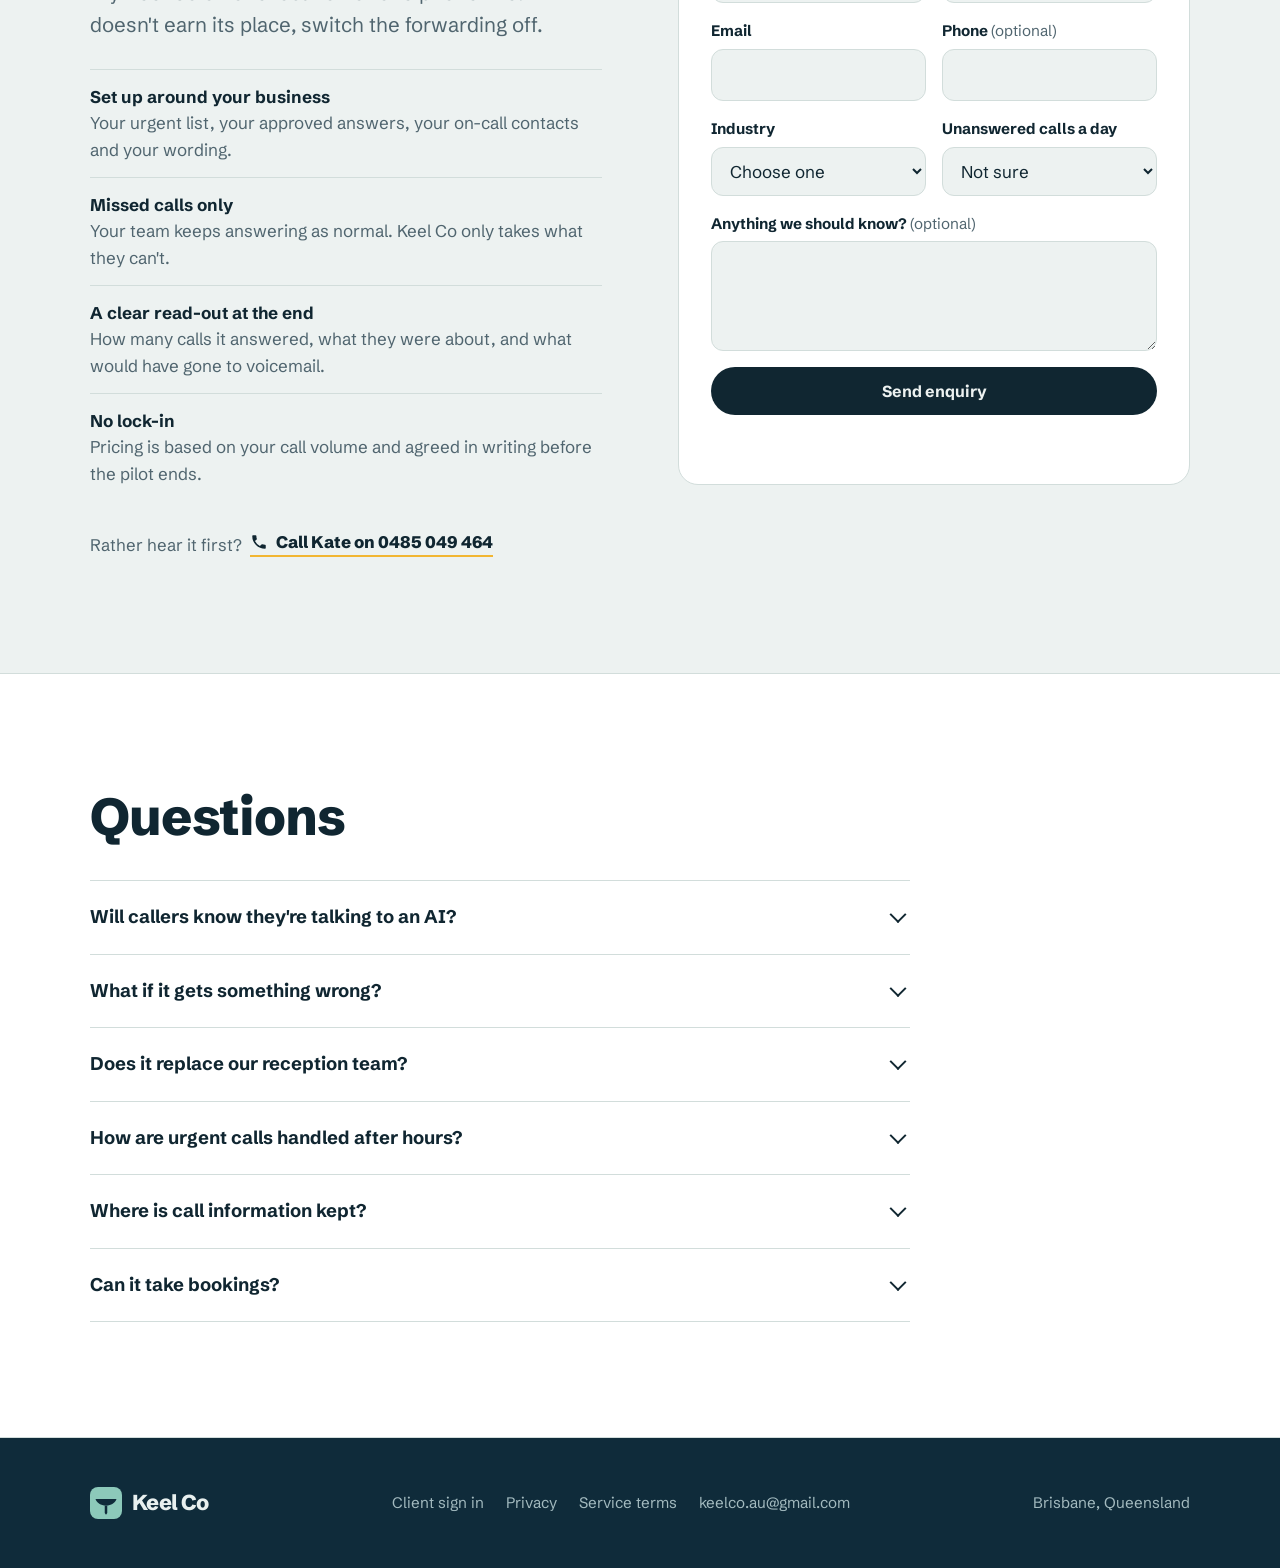
==== commit 43efde4b: "Update index.html" ====
--- a/index.html
+++ b/index.html
@@ -81,8 +81,8 @@
   <section id="services" class="services" aria-labelledby="svc-title">
     <div class="wrap">
       <div class="section-head">
-        <h2 id="svc-title">Three ways we make sure no customer is left waiting</h2>
-        <p class="lede">Use one, or all three together. Your team stays front and centre. We catch what slips through.</p>
+        <h2 id="svc-title">Two ways we make sure no customer is left waiting</h2>
+        <p class="lede">Use one, or both together. Your team stays front and centre. We catch what slips through.</p>
       </div>
       <div class="svc-grid">
         <article class="svc">
@@ -107,17 +107,6 @@
           </ul>
           <div class="svc-example" aria-label="Example of what the caller hears"><span class="svc-from">On an urgent call</span>"I can put you straight through to our on-call team member now. Would you like that?"</div>
         </article>
-        <article class="svc">
-          <p class="svc-tag">Review protection</p>
-          <h3>Know about a bad review before it costs you</h3>
-          <p>An instant alert when a low rating lands on Google, Airbnb, Booking.com and other sites, with a reply drafted for you to check and post. Plus a Monday summary of what customers are saying.</p>
-          <ul>
-            <li>Bad reviews texted to you straight away</li>
-            <li>Suggested reply in your inbox, you post it</li>
-            <li>Weekly themes: what's working and what isn't</li>
-          </ul>
-          <div class="svc-example" aria-label="Example review alert"><span class="svc-from">Text to you</span>2/5 review on Google: "Unit wasn't clean when we arrived…" A draft reply is in your email.</div>
-        </article>
       </div>
     </div>
   </section>
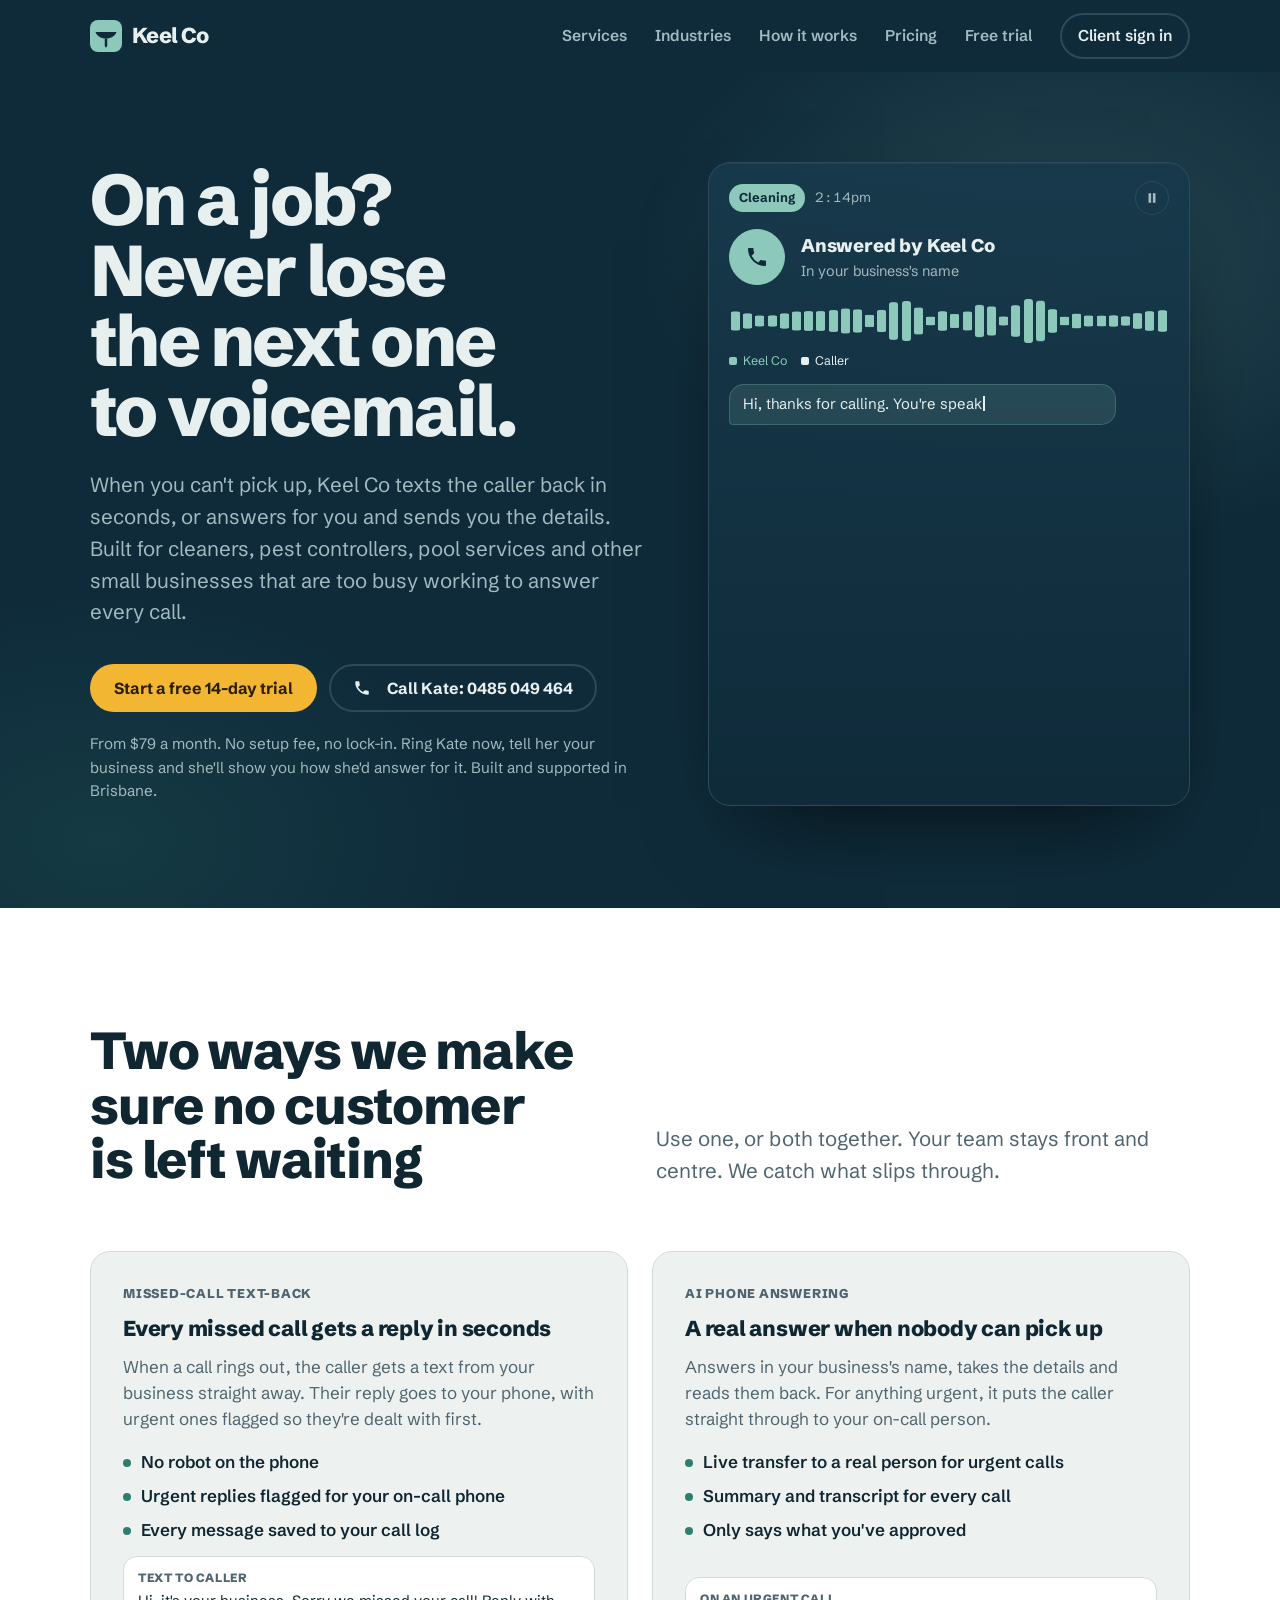
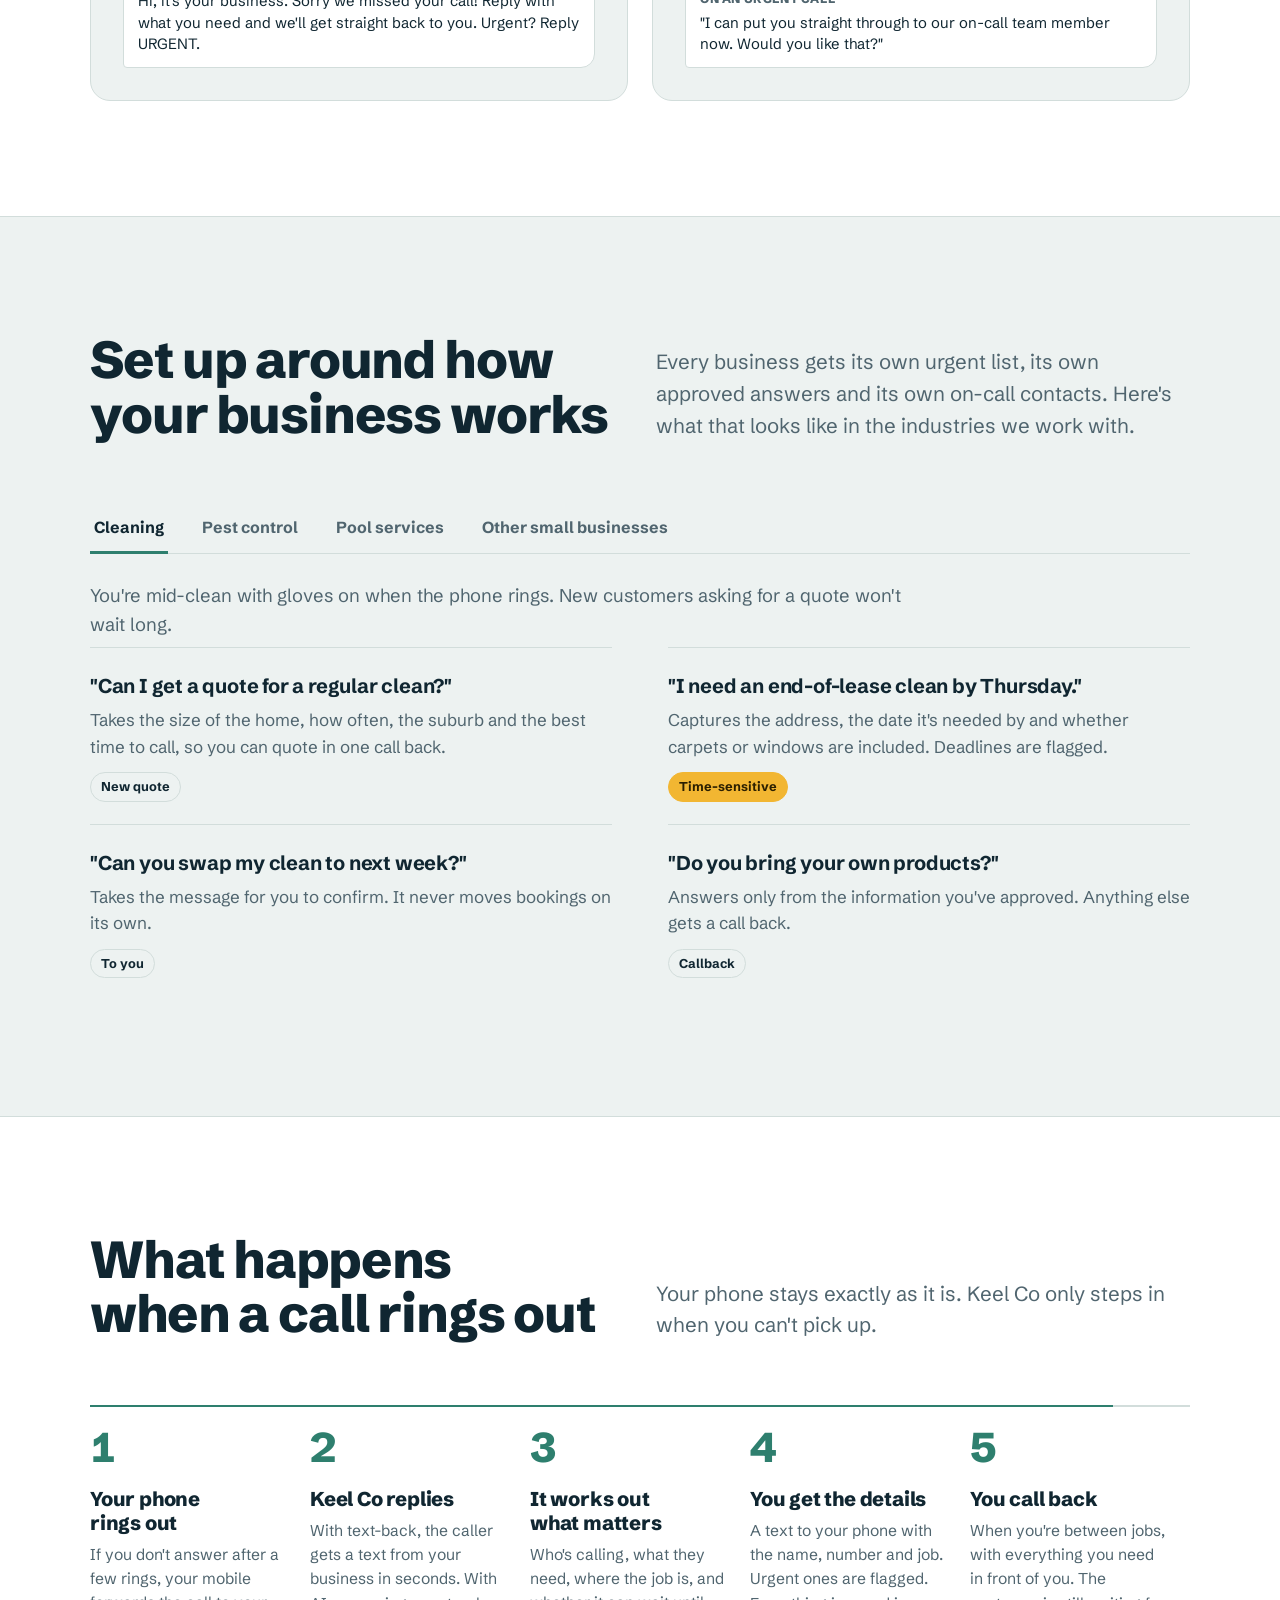
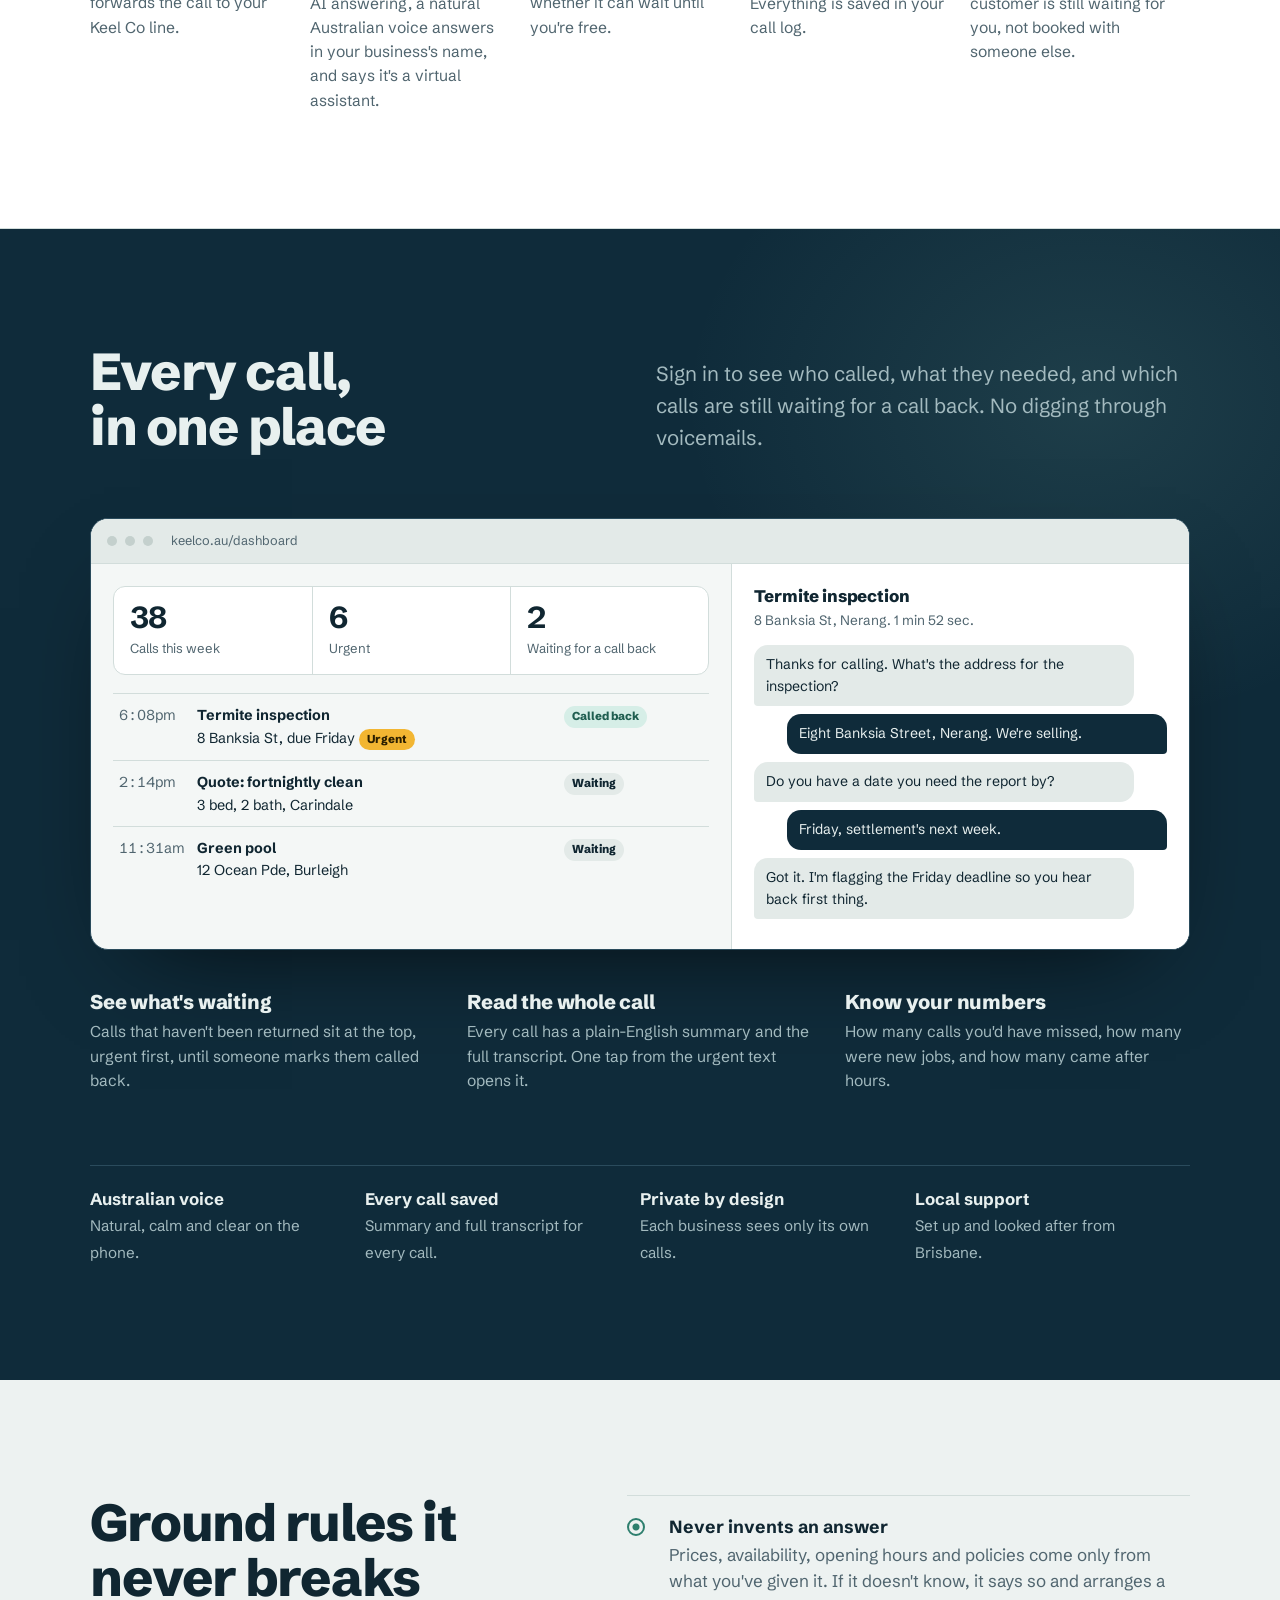
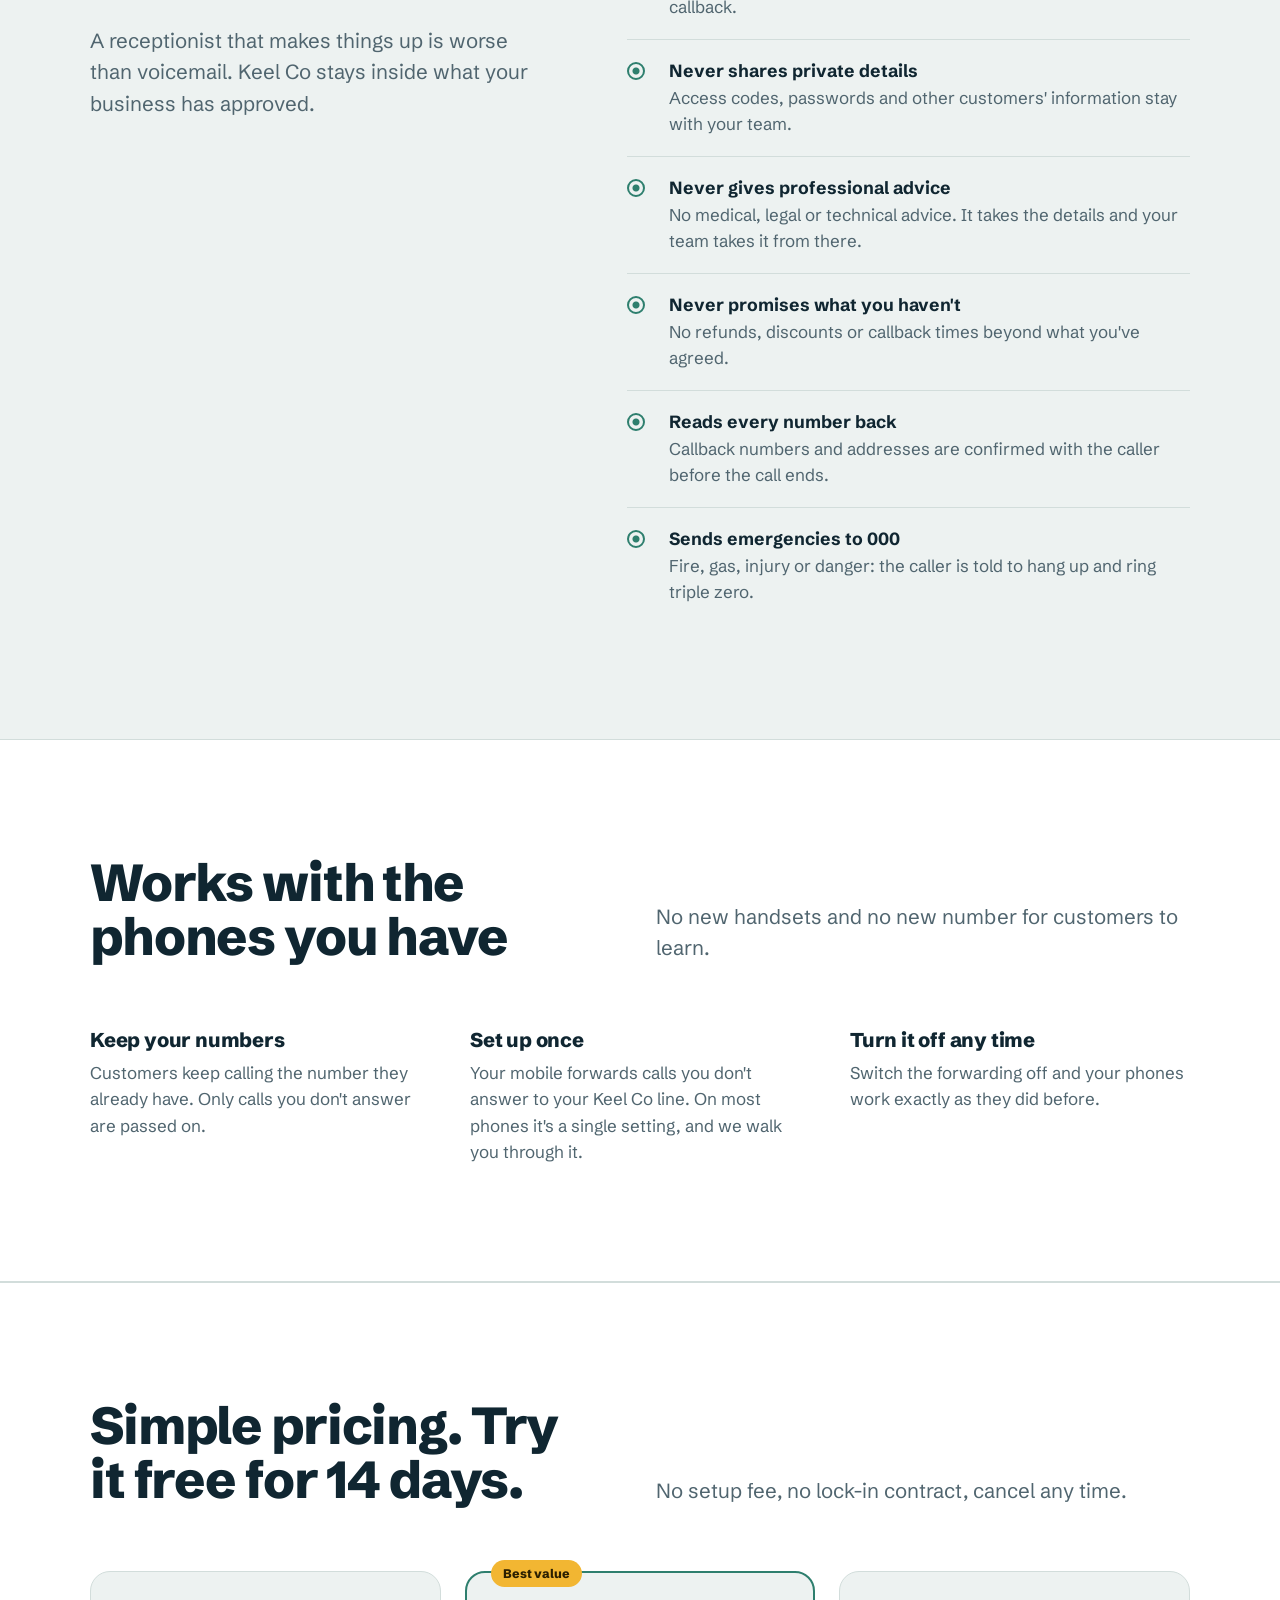
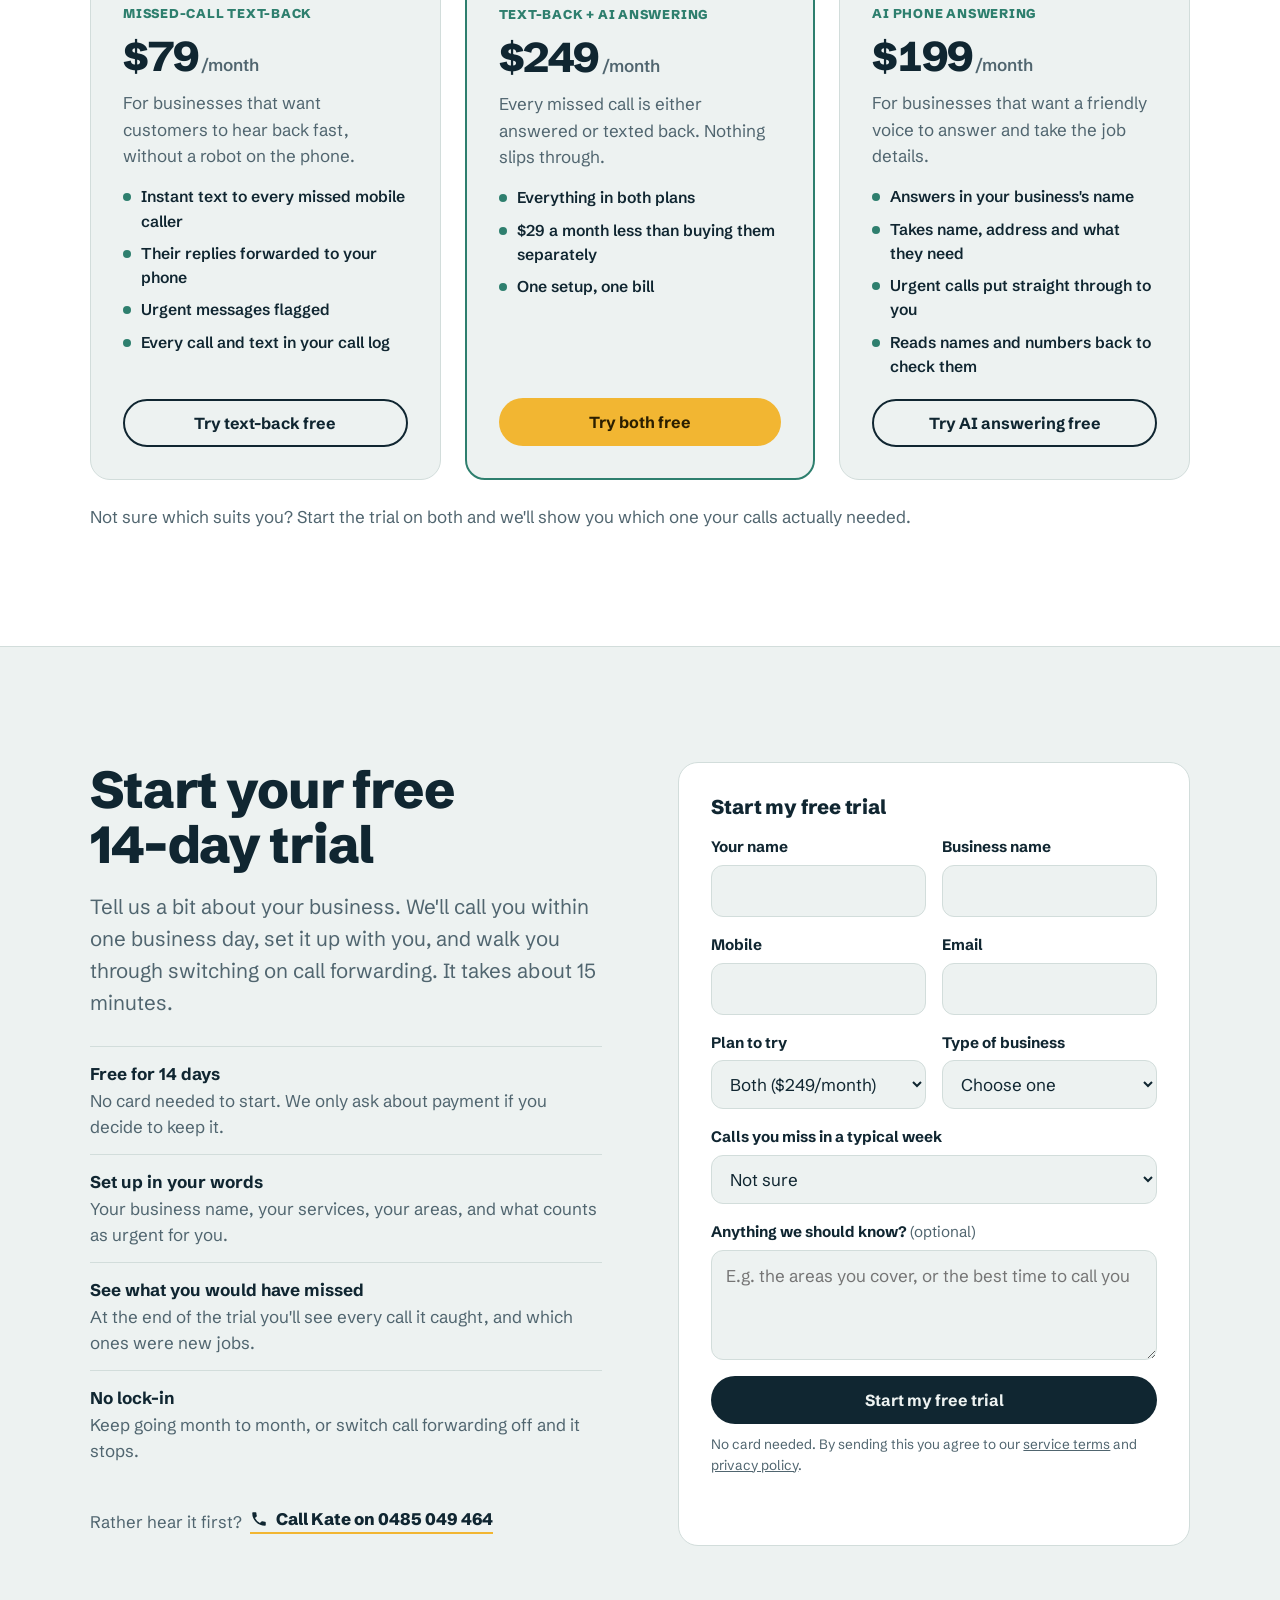
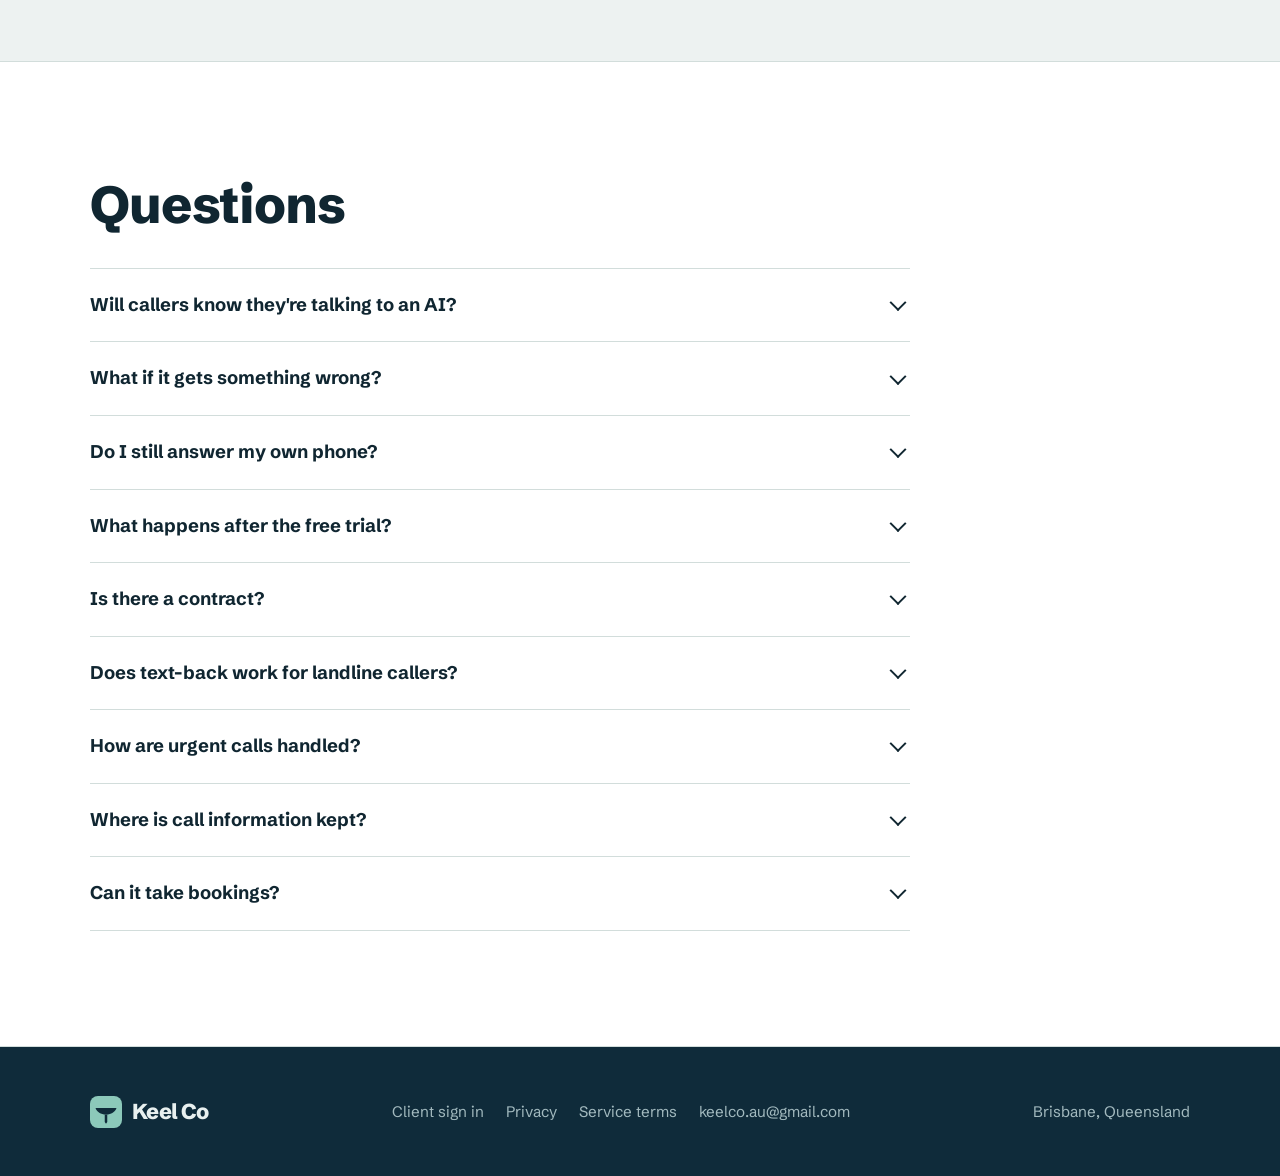
==== commit 67dbbd73: "Small-business pricing, free-trial sign-up, home-services copy Text-back $79, AI answering $199, bot" ====
--- a/index.html
+++ b/index.html
@@ -3,12 +3,12 @@
 <head>
   <meta charset="utf-8">
   <meta name="viewport" content="width=device-width, initial-scale=1">
-  <title>Keel Co | AI receptionist for the calls your team misses</title>
-  <meta name="description" content="Keel Co answers the calls your business misses, day and night. Urgent calls reach your on-call phone within seconds. Everything else lands in your call log with a summary and transcript.">
+  <title>Keel Co | Never lose a job to a missed call</title>
+  <meta name="description" content="Missed-call text-back and AI phone answering for small Australian businesses. Catch the customers you miss while you're on a job. From $79 a month, 14-day free trial, no setup fee.">
   <meta name="theme-color" content="#0F2B3A">
   <link rel="icon" href="/assets/mark.svg" type="image/svg+xml">
-  <meta property="og:title" content="Keel Co | AI receptionist for the calls your team misses">
-  <meta property="og:description" content="The calls your team can't get to, answered. Urgent ones reach your on-call phone in seconds.">
+  <meta property="og:title" content="Keel Co | Never lose a job to a missed call">
+  <meta property="og:description" content="Missed-call text-back and AI phone answering for small businesses. From $79 a month, 14-day free trial.">
   <meta property="og:type" content="website">
   <meta property="og:url" content="https://www.keelco.au/">
   <meta property="og:image" content="https://www.keelco.au/assets/og.png">
@@ -32,8 +32,8 @@
       <a href="#services">Services</a>
       <a href="#industries">Industries</a>
       <a href="#how">How it works</a>
-      <a href="#dashboard">Dashboard</a>
-      <a href="#pilot">Pilot</a>
+      <a href="#pricing">Pricing</a>
+      <a href="#trial">Free trial</a>
       <a class="signin" href="/dashboard">Client sign in</a>
     </nav>
   </div>
@@ -43,13 +43,13 @@
   <section class="hero" aria-labelledby="hero-title">
     <div class="wrap">
       <div>
-        <h1 id="hero-title">The calls your team can't get to, answered.</h1>
-        <p class="lede">Keel Co is an AI receptionist for Australian businesses that can't always pick up. Urgent calls reach your on-call phone within seconds. Everything else lands in your call log with a summary and full transcript, ready to return.</p>
+        <h1 id="hero-title">On a job? Never lose the next one to voicemail.</h1>
+        <p class="lede">When you can't pick up, Keel Co texts the caller back in seconds, or answers for you and sends you the details. Built for cleaners, pest controllers, pool services and other small businesses that are too busy working to answer every call.</p>
         <div class="hero-actions">
-          <a class="btn btn-buoy" href="#pilot">Start a 30-day pilot</a>
+          <a class="btn btn-buoy" href="#trial">Start a free 14-day trial</a>
           <a class="btn btn-ghost-dark btn-talk" href="tel:+61485049464"><svg viewBox="0 0 24 24" aria-hidden="true"><path d="M6.6 10.8a15.1 15.1 0 0 0 6.6 6.6l2.2-2.2c.3-.3.7-.4 1-.2 1.1.4 2.3.6 3.6.6.6 0 1 .4 1 1V20c0 .6-.4 1-1 1A17 17 0 0 1 3 4c0-.6.4-1 1-1h3.5c.6 0 1 .4 1 1 0 1.3.2 2.5.6 3.6.1.3 0 .7-.2 1z" fill="currentColor"/></svg>Call Kate: 0485 049 464</a>
         </div>
-        <p class="hero-note">Ring our AI receptionist now. Tell her your business and she'll show you how she'd answer for it. Built and supported in Brisbane.</p>
+        <p class="hero-note">From $79 a month. No setup fee, no lock-in. Ring Kate now, tell her your business and she'll show you how she'd answer for it. Built and supported in Brisbane.</p>
       </div>
 
       <div class="stage" id="stage" role="img" aria-label="Animated example: Keel Co answers a missed call, talks with the caller, saves a summary and texts the on-call phone.">
@@ -60,15 +60,15 @@
           <span class="sms-link">View call in dashboard</span>
         </div>
         <div class="stage-top">
-          <span class="scenario-chip" id="sc-chip">Holiday letting</span>
-          <span class="stage-time" id="sc-time">11:42pm</span>
+          <span class="scenario-chip" id="sc-chip">Cleaning</span>
+          <span class="stage-time" id="sc-time">2:14pm</span>
           <button class="stage-pause" id="sc-pause" type="button" aria-pressed="false" aria-label="Pause the example call"><svg viewBox="0 0 16 16" aria-hidden="true"><path d="M4 2.5h3v11H4zM9 2.5h3v11H9z" fill="currentColor"/></svg></button>
         </div>
         <div class="caller-row">
           <div class="ring-wrap"><span class="ring"></span><span class="ring"></span><span class="ring"></span>
             <svg viewBox="0 0 24 24" aria-hidden="true"><path d="M6.6 10.8a15.1 15.1 0 0 0 6.6 6.6l2.2-2.2c.3-.3.7-.4 1-.2 1.1.4 2.3.6 3.6.6.6 0 1 .4 1 1V20c0 .6-.4 1-1 1A17 17 0 0 1 3 4c0-.6.4-1 1-1h3.5c.6 0 1 .4 1 1 0 1.3.2 2.5.6 3.6.1.3 0 .7-.2 1z" fill="currentColor"/></svg>
           </div>
-          <div><div class="call-state" id="sc-state">Incoming call</div><div class="call-sub" id="sc-sub">Rang out at reception</div></div>
+          <div><div class="call-state" id="sc-state">Incoming call</div><div class="call-sub" id="sc-sub">Rang out: on a job</div></div>
         </div>
         <div class="wave" id="wave" aria-hidden="true"></div>
         <div class="wave-legend" aria-hidden="true"><span class="k">Keel Co</span><span class="c">Caller</span></div>
@@ -119,49 +119,49 @@
       </div>
 
       <div class="tabs" role="tablist" aria-label="Industries">
-        <button role="tab" id="tab-letting" aria-controls="panel-letting" aria-selected="true">Holiday letting</button>
-        <button role="tab" id="tab-pm" aria-controls="panel-pm" aria-selected="false" tabindex="-1">Property management</button>
-        <button role="tab" id="tab-clinic" aria-controls="panel-clinic" aria-selected="false" tabindex="-1">Health clinics</button>
-        <button role="tab" id="tab-trades" aria-controls="panel-trades" aria-selected="false" tabindex="-1">Trades and services</button>
-      </div>
-
-      <div role="tabpanel" id="panel-letting" aria-labelledby="tab-letting">
-        <p class="tab-intro">Guests call at check-in, late at night and on weekends. The urgent ones can't wait until morning.</p>
+        <button role="tab" id="tab-clean" aria-controls="panel-clean" aria-selected="true">Cleaning</button>
+        <button role="tab" id="tab-pest" aria-controls="panel-pest" aria-selected="false" tabindex="-1">Pest control</button>
+        <button role="tab" id="tab-pool" aria-controls="panel-pool" aria-selected="false" tabindex="-1">Pool services</button>
+        <button role="tab" id="tab-other" aria-controls="panel-other" aria-selected="false" tabindex="-1">Other small businesses</button>
+      </div>
+
+      <div role="tabpanel" id="panel-clean" aria-labelledby="tab-clean">
+        <p class="tab-intro">You're mid-clean with gloves on when the phone rings. New customers asking for a quote won't wait long.</p>
         <div class="call-types">
-          <div class="call-type"><span class="said">"The key code isn't working."</span><span class="does">Takes the building, unit and best number, then texts your on-call phone.</span><span class="tag urgent">Urgent</span></div>
-          <div class="call-type"><span class="said">"There's water coming through the ceiling."</span><span class="does">Leaks, no power and no hot water are flagged straight away.</span><span class="tag urgent">Urgent</span></div>
-          <div class="call-type"><span class="said">"Do you have anything free in January?"</span><span class="does">Captures dates, guests and what they're after, and mentions booking direct on your website.</span><span class="tag">To reservations</span></div>
-          <div class="call-type"><span class="said">"We've just arrived and it hasn't been cleaned."</span><span class="does">Gets the specifics and never promises refunds or room moves your team hasn't agreed to.</span><span class="tag">To the team</span></div>
-        </div>
-      </div>
-
-      <div role="tabpanel" id="panel-pm" aria-labelledby="tab-pm" hidden>
-        <p class="tab-intro">Tenants, owners and tradespeople all call the same number. Keel Co sorts them and gets each message to the right person.</p>
+          <div class="call-type"><span class="said">"Can I get a quote for a regular clean?"</span><span class="does">Takes the size of the home, how often, the suburb and the best time to call, so you can quote in one call back.</span><span class="tag">New quote</span></div>
+          <div class="call-type"><span class="said">"I need an end-of-lease clean by Thursday."</span><span class="does">Captures the address, the date it's needed by and whether carpets or windows are included. Deadlines are flagged.</span><span class="tag urgent">Time-sensitive</span></div>
+          <div class="call-type"><span class="said">"Can you swap my clean to next week?"</span><span class="does">Takes the message for you to confirm. It never moves bookings on its own.</span><span class="tag">To you</span></div>
+          <div class="call-type"><span class="said">"Do you bring your own products?"</span><span class="does">Answers only from the information you've approved. Anything else gets a call back.</span><span class="tag">Callback</span></div>
+        </div>
+      </div>
+
+      <div role="tabpanel" id="panel-pest" aria-labelledby="tab-pest" hidden>
+        <p class="tab-intro">You're under a house or up in a roof. A termite inspection for a house sale can't sit in voicemail for a day.</p>
         <div class="call-types">
-          <div class="call-type"><span class="said">"A pipe's burst under the sink."</span><span class="does">Emergency repairs like burst pipes, gas smells and no power go to your after-hours contact straight away.</span><span class="tag urgent">Urgent</span></div>
-          <div class="call-type"><span class="said">"The oven's stopped working."</span><span class="does">Logs a routine maintenance request with the address, the problem and when the tenant is home.</span><span class="tag">Maintenance</span></div>
-          <div class="call-type"><span class="said">"I'm calling about the inspection on Friday."</span><span class="does">Takes the message for the property manager. It never confirms tenancy details to someone it can't verify.</span><span class="tag">To the PM</span></div>
-          <div class="call-type"><span class="said">"I own 14 Smith Street, can someone call me?"</span><span class="does">Owners get a clear message to their property manager with what it's about.</span><span class="tag">Message</span></div>
-        </div>
-      </div>
-
-      <div role="tabpanel" id="panel-clinic" aria-labelledby="tab-clinic" hidden>
-        <p class="tab-intro">For physio, chiro, dental and allied health practices whose front desk is busy with patients in the room.</p>
+          <div class="call-type"><span class="said">"We're selling and need a termite inspection."</span><span class="does">Takes the address, the deadline and the agent's details, and flags it so you call back first.</span><span class="tag urgent">Time-sensitive</span></div>
+          <div class="call-type"><span class="said">"There's a wasp nest by the back door."</span><span class="does">Takes the address and where the nest is. If someone's been stung and is unwell, they're told to ring 000.</span><span class="tag urgent">Urgent</span></div>
+          <div class="call-type"><span class="said">"How much is a general pest treatment?"</span><span class="does">Gives your approved price range if you've set one, otherwise takes the details for a quote.</span><span class="tag">New quote</span></div>
+          <div class="call-type"><span class="said">"There's a snake in my garage."</span><span class="does">Tells the caller to keep clear and contact a licensed snake catcher, and passes the message to you.</span><span class="tag">Redirect</span></div>
+        </div>
+      </div>
+
+      <div role="tabpanel" id="panel-pool" aria-labelledby="tab-pool" hidden>
+        <p class="tab-intro">You're on the road between pools all day. Your regulars and new customers both deserve a quick reply.</p>
         <div class="call-types">
-          <div class="call-type"><span class="said">"I've hurt my back. Can I get in today?"</span><span class="does">Takes the patient's details and preferred times as a booking request for your team to confirm. It never gives clinical advice.</span><span class="tag">Booking request</span></div>
-          <div class="call-type"><span class="said">"I need to cancel tomorrow's appointment."</span><span class="does">Captures the name and appointment time so reception can free up the slot and offer it to someone else.</span><span class="tag">To reception</span></div>
-          <div class="call-type"><span class="said">"Is it covered by my health fund?"</span><span class="does">Answers only from information the practice has approved. Anything else gets a callback.</span><span class="tag">Callback</span></div>
-          <div class="call-type"><span class="said">"I've got chest pain."</span><span class="does">Anything that sounds like an emergency: the caller is told to hang up and ring 000.</span><span class="tag urgent">Emergency</span></div>
-        </div>
-      </div>
-
-      <div role="tabpanel" id="panel-trades" aria-labelledby="tab-trades" hidden>
-        <p class="tab-intro">For plumbers, electricians and service businesses whose phone rings while they're on the tools.</p>
+          <div class="call-type"><span class="said">"My pool's gone green."</span><span class="does">Takes the address, the pool type and when it turned, and sends it to you as a new job.</span><span class="tag">New job</span></div>
+          <div class="call-type"><span class="said">"Can I get a weekly service quote?"</span><span class="does">Captures the pool size, salt or chlorine, the suburb and access details for a quote.</span><span class="tag">New quote</span></div>
+          <div class="call-type"><span class="said">"You're due today, what time are you coming?"</span><span class="does">Takes the message for you. It never makes up arrival times.</span><span class="tag">To you</span></div>
+          <div class="call-type"><span class="said">"I've splashed pool chlorine on my skin."</span><span class="does">Tells the caller to rinse with water and ring 000 or Poisons Information on 13 11 26.</span><span class="tag urgent">Emergency</span></div>
+        </div>
+      </div>
+
+      <div role="tabpanel" id="panel-other" aria-labelledby="tab-other" hidden>
+        <p class="tab-intro">Hair and beauty, personal trainers, tutors, driving instructors, tradies: if your hands are busy when the phone rings, it works the same way.</p>
         <div class="call-types">
-          <div class="call-type"><span class="said">"My hot water system has burst."</span><span class="does">Urgent jobs go straight to whoever's on call, with the address and the customer's number.</span><span class="tag urgent">Urgent</span></div>
-          <div class="call-type"><span class="said">"Can I get a quote for a new switchboard?"</span><span class="does">Captures the job, the address and the best time to call, so you can quote without phone tag.</span><span class="tag">New job</span></div>
-          <div class="call-type"><span class="said">"What time are you coming tomorrow?"</span><span class="does">Takes the message for the office. It never makes up arrival times.</span><span class="tag">To the office</span></div>
-          <div class="call-type"><span class="said">"Do you do weekend call-outs?"</span><span class="does">Answers from your approved information and passes the enquiry on.</span><span class="tag">Callback</span></div>
+          <div class="call-type"><span class="said">"Have you got anything free this week?"</span><span class="does">Takes the booking request and preferred times for you to confirm. It never double-books.</span><span class="tag">Booking request</span></div>
+          <div class="call-type"><span class="said">"I need to cancel my session tomorrow."</span><span class="does">Captures the name and time so you can fill the slot.</span><span class="tag">To you</span></div>
+          <div class="call-type"><span class="said">"How much is a lesson?"</span><span class="does">Answers from your approved prices, or takes the details for a call back.</span><span class="tag">Callback</span></div>
+          <div class="call-type"><span class="said">"I'm running ten minutes late."</span><span class="does">Takes the message and texts it to you straight away.</span><span class="tag">Message</span></div>
         </div>
       </div>
     </div>
@@ -171,14 +171,14 @@
     <div class="wrap">
       <div class="section-head">
         <h2 id="how-title">What happens when a call rings out</h2>
-        <p class="lede">Your phones stay exactly as they are. Keel Co only picks up the calls your team doesn't get to.</p>
+        <p class="lede">Your phone stays exactly as it is. Keel Co only steps in when you can't pick up.</p>
       </div>
       <ol class="steps">
-        <li><h3>Your phone rings out</h3><p>After a set number of rings, or after hours, your phone system passes the call to your Keel Co line.</p></li>
-        <li><h3>Keel Co answers</h3><p>In your business's name, in a natural Australian voice. Callers are told they're speaking with a virtual assistant.</p></li>
-        <li><h3>It works out what matters</h3><p>Who's calling, what they need, and whether it can wait until your team is back.</p></li>
-        <li><h3>The right person hears about it</h3><p>Urgent calls text your on-call phone straight away. Everything else waits in your call log.</p></li>
-        <li><h3>Your team calls back</h3><p>With a summary and the full transcript in front of them, so nobody has to ask the caller twice.</p></li>
+        <li><h3>Your phone rings out</h3><p>If you don't answer after a few rings, your mobile forwards the call to your Keel Co line.</p></li>
+        <li><h3>Keel Co replies</h3><p>With text-back, the caller gets a text from your business in seconds. With AI answering, a natural Australian voice answers in your business's name, and says it's a virtual assistant.</p></li>
+        <li><h3>It works out what matters</h3><p>Who's calling, what they need, where the job is, and whether it can wait until you're free.</p></li>
+        <li><h3>You get the details</h3><p>A text to your phone with the name, number and job. Urgent ones are flagged. Everything is saved in your call log.</p></li>
+        <li><h3>You call back</h3><p>When you're between jobs, with everything you need in front of you. The customer is still waiting for you, not booked with someone else.</p></li>
       </ol>
     </div>
   </section>
@@ -187,7 +187,7 @@
     <div class="wrap">
       <div class="section-head">
         <h2 id="dash-title">Every call, in one place</h2>
-        <p class="lede">Your team signs in to see who called, what they needed, and which calls are still waiting for a call back. No digging through emails.</p>
+        <p class="lede">Sign in to see who called, what they needed, and which calls are still waiting for a call back. No digging through voicemails.</p>
       </div>
 
       <div class="screen" role="img" aria-label="Preview of the Keel Co call log, showing call counts, a list of calls and one call's transcript">
@@ -200,19 +200,19 @@
               <div><b>2</b><small>Waiting for a call back</small></div>
             </div>
             <table class="mini-table">
-              <tr><td>11:42pm</td><td><b>Guest locked out</b><br>Seabreeze 1204 <span class="pill urgent">Urgent</span></td><td><span class="pill done">Called back</span></td></tr>
-              <tr><td>10:15pm</td><td><b>No hot water</b><br>The Shoals 7 <span class="pill urgent">Urgent</span></td><td><span class="pill" data-flip>Waiting</span></td></tr>
-              <tr><td>9:03pm</td><td><b>Booking enquiry</b><br>Rocky Balboa, 4 nights</td><td><span class="pill">Waiting</span></td></tr>
+              <tr><td>6:08pm</td><td><b>Termite inspection</b><br>8 Banksia St, due Friday <span class="pill urgent">Urgent</span></td><td><span class="pill done">Called back</span></td></tr>
+              <tr><td>2:14pm</td><td><b>Quote: fortnightly clean</b><br>3 bed, 2 bath, Carindale</td><td><span class="pill" data-flip>Waiting</span></td></tr>
+              <tr><td>11:31am</td><td><b>Green pool</b><br>12 Ocean Pde, Burleigh</td><td><span class="pill">Waiting</span></td></tr>
             </table>
           </div>
           <div class="detail">
-            <h3>Guest locked out</h3>
-            <p class="meta">Seabreeze, unit 1204. 1 min 48 sec.</p>
-            <div class="bubble ai">Thanks for calling. Which building and unit are you staying in?</div>
-            <div class="bubble caller">Seabreeze, twelve oh four. The code's not working.</div>
-            <div class="bubble ai">Sorry you're dealing with that. Is the number you're calling from the best one to reach you on?</div>
-            <div class="bubble caller">Yes.</div>
-            <div class="bubble ai">I'm marking this as urgent for our on-call team now.</div>
+            <h3>Termite inspection</h3>
+            <p class="meta">8 Banksia St, Nerang. 1 min 52 sec.</p>
+            <div class="bubble ai">Thanks for calling. What's the address for the inspection?</div>
+            <div class="bubble caller">Eight Banksia Street, Nerang. We're selling.</div>
+            <div class="bubble ai">Do you have a date you need the report by?</div>
+            <div class="bubble caller">Friday, settlement's next week.</div>
+            <div class="bubble ai">Got it. I'm flagging the Friday deadline so you hear back first thing.</div>
           </div>
         </div>
       </div>
@@ -220,7 +220,7 @@
       <div class="preview-points">
         <div><h3>See what's waiting</h3><p>Calls that haven't been returned sit at the top, urgent first, until someone marks them called back.</p></div>
         <div><h3>Read the whole call</h3><p>Every call has a plain-English summary and the full transcript. One tap from the urgent text opens it.</p></div>
-        <div><h3>Know your numbers</h3><p>How many calls you'd have missed, how many were urgent, and how many came after hours.</p></div>
+        <div><h3>Know your numbers</h3><p>How many calls you'd have missed, how many were new jobs, and how many came after hours.</p></div>
       </div>
 
       <div class="trust">
@@ -256,62 +256,123 @@
         <p class="lede">No new handsets and no new number for customers to learn.</p>
       </div>
       <div class="phone-grid">
-        <div><h3>Keep your numbers</h3><p>Customers keep calling the numbers they already have. Only calls your team doesn't answer are passed on.</p></div>
-        <div><h3>Set up once</h3><p>Your phone system forwards calls that ring out to your Keel Co line. On most business phone systems, including 3CX, it's a single setting.</p></div>
+        <div><h3>Keep your numbers</h3><p>Customers keep calling the number they already have. Only calls you don't answer are passed on.</p></div>
+        <div><h3>Set up once</h3><p>Your mobile forwards calls you don't answer to your Keel Co line. On most phones it's a single setting, and we walk you through it.</p></div>
         <div><h3>Turn it off any time</h3><p>Switch the forwarding off and your phones work exactly as they did before.</p></div>
       </div>
     </div>
   </section>
 
-  <section id="pilot" aria-labelledby="pilot-title">
+  <section id="pricing" class="pricing" aria-labelledby="price-title">
+    <div class="wrap">
+      <div class="section-head">
+        <h2 id="price-title">Simple pricing. Try it free for 14 days.</h2>
+        <p class="lede">No setup fee, no lock-in contract, cancel any time.</p>
+      </div>
+      <div class="price-grid">
+        <article class="plan">
+          <p class="svc-tag">Missed-call text-back</p>
+          <p class="price"><b>$79</b><span>/month</span></p>
+          <p class="plan-for">For businesses that want customers to hear back fast, without a robot on the phone.</p>
+          <ul>
+            <li>Instant text to every missed mobile caller</li>
+            <li>Their replies forwarded to your phone</li>
+            <li>Urgent messages flagged</li>
+            <li>Every call and text in your call log</li>
+          </ul>
+          <a class="btn btn-ghost" href="#trial" data-plan="Text-back">Try text-back free</a>
+        </article>
+        <article class="plan featured">
+          <p class="plan-badge">Best value</p>
+          <p class="svc-tag">Text-back + AI answering</p>
+          <p class="price"><b>$249</b><span>/month</span></p>
+          <p class="plan-for">Every missed call is either answered or texted back. Nothing slips through.</p>
+          <ul>
+            <li>Everything in both plans</li>
+            <li>$29 a month less than buying them separately</li>
+            <li>One setup, one bill</li>
+          </ul>
+          <a class="btn btn-buoy" href="#trial" data-plan="Both">Try both free</a>
+        </article>
+        <article class="plan">
+          <p class="svc-tag">AI phone answering</p>
+          <p class="price"><b>$199</b><span>/month</span></p>
+          <p class="plan-for">For businesses that want a friendly voice to answer and take the job details.</p>
+          <ul>
+            <li>Answers in your business's name</li>
+            <li>Takes name, address and what they need</li>
+            <li>Urgent calls put straight through to you</li>
+            <li>Reads names and numbers back to check them</li>
+          </ul>
+          <a class="btn btn-ghost" href="#trial" data-plan="AI answering">Try AI answering free</a>
+        </article>
+      </div>
+      <p class="price-note">Not sure which suits you? Start the trial on both and we'll show you which one your calls actually needed.</p>
+    </div>
+  </section>
+
+  <section id="trial" aria-labelledby="trial-title">
     <div class="wrap pilot">
       <div>
-        <h2 id="pilot-title">Start with a 30-day pilot</h2>
-        <p class="lede" style="margin-top:20px">Try Keel Co on one location or one phone line. If it doesn't earn its place, switch the forwarding off.</p>
+        <h2 id="trial-title">Start your free 14-day trial</h2>
+        <p class="lede" style="margin-top:20px">Tell us a bit about your business. We'll call you within one business day, set it up with you, and walk you through switching on call forwarding. It takes about 15 minutes.</p>
         <ul class="pilot-terms">
-          <li><b>Set up around your business</b><span>Your urgent list, your approved answers, your on-call contacts and your wording.</span></li>
-          <li><b>Missed calls only</b><span>Your team keeps answering as normal. Keel Co only takes what they can't.</span></li>
-          <li><b>A clear read-out at the end</b><span>How many calls it answered, what they were about, and what would have gone to voicemail.</span></li>
-          <li><b>No lock-in</b><span>Pricing is based on your call volume and agreed in writing before the pilot ends.</span></li>
+          <li><b>Free for 14 days</b><span>No card needed to start. We only ask about payment if you decide to keep it.</span></li>
+          <li><b>Set up in your words</b><span>Your business name, your services, your areas, and what counts as urgent for you.</span></li>
+          <li><b>See what you would have missed</b><span>At the end of the trial you'll see every call it caught, and which ones were new jobs.</span></li>
+          <li><b>No lock-in</b><span>Keep going month to month, or switch call forwarding off and it stops.</span></li>
         </ul>
         <p class="demo-call">Rather hear it first? <a href="tel:+61485049464"><svg viewBox="0 0 24 24" aria-hidden="true"><path d="M6.6 10.8a15.1 15.1 0 0 0 6.6 6.6l2.2-2.2c.3-.3.7-.4 1-.2 1.1.4 2.3.6 3.6.6.6 0 1 .4 1 1V20c0 .6-.4 1-1 1A17 17 0 0 1 3 4c0-.6.4-1 1-1h3.5c.6 0 1 .4 1 1 0 1.3.2 2.5.6 3.6.1.3 0 .7-.2 1z" fill="currentColor"/></svg>Call Kate on 0485 049 464</a></p>
       </div>
 
       <form class="enquiry" id="enquiry" novalidate>
-        <h3>Talk to us about a pilot</h3>
+        <h3>Start my free trial</h3>
         <div class="two">
           <div class="field"><label for="f-name">Your name</label><input id="f-name" name="name" autocomplete="name" required maxlength="120"></div>
-          <div class="field"><label for="f-business">Business</label><input id="f-business" name="business" autocomplete="organization" maxlength="160"></div>
+          <div class="field"><label for="f-business">Business name</label><input id="f-business" name="business" autocomplete="organization" maxlength="160"></div>
         </div>
         <div class="two">
+          <div class="field"><label for="f-phone">Mobile</label><input id="f-phone" name="phone" type="tel" autocomplete="tel" required maxlength="40"></div>
           <div class="field"><label for="f-email">Email</label><input id="f-email" name="email" type="email" autocomplete="email" required maxlength="200"></div>
-          <div class="field"><label for="f-phone">Phone <span class="hint">(optional)</span></label><input id="f-phone" name="phone" type="tel" autocomplete="tel" maxlength="40"></div>
         </div>
         <div class="two">
           <div class="field">
-            <label for="f-industry">Industry</label>
+            <label for="f-plan">Plan to try</label>
+            <select id="f-plan" name="plan">
+              <option value="Both">Both ($249/month)</option>
+              <option value="Text-back">Text-back ($79/month)</option>
+              <option value="AI answering">AI answering ($199/month)</option>
+              <option value="Not sure">Not sure yet</option>
+            </select>
+          </div>
+          <div class="field">
+            <label for="f-industry">Type of business</label>
             <select id="f-industry" name="industry">
               <option value="">Choose one</option>
-              <option>Holiday or short-stay letting</option>
-              <option>Property management</option>
-              <option>Health clinic</option>
-              <option>Trades or services</option>
+              <option>Cleaning</option>
+              <option>Pest control</option>
+              <option>Pool services</option>
+              <option>Hair, beauty or barber</option>
+              <option>Personal training</option>
+              <option>Tutoring or driving school</option>
+              <option>Trades</option>
               <option>Something else</option>
             </select>
           </div>
-          <div class="field">
-            <label for="f-missed">Unanswered calls a day</label>
-            <select id="f-missed" name="missed_calls">
-              <option value="">Not sure</option>
-              <option>Under 10</option>
-              <option>10 to 30</option>
-              <option>30 to 100</option>
-              <option>Over 100</option>
-            </select>
-          </div>
-        </div>
-        <div class="field"><label for="f-message">Anything we should know? <span class="hint">(optional)</span></label><textarea id="f-message" name="message" maxlength="2000"></textarea></div>
-        <button class="btn btn-ink" type="submit">Send enquiry</button>
+        </div>
+        <div class="field">
+          <label for="f-missed">Calls you miss in a typical week</label>
+          <select id="f-missed" name="missed_calls">
+            <option value="">Not sure</option>
+            <option>Under 5</option>
+            <option>5 to 15</option>
+            <option>15 to 40</option>
+            <option>Over 40</option>
+          </select>
+        </div>
+        <div class="field"><label for="f-message">Anything we should know? <span class="hint">(optional)</span></label><textarea id="f-message" name="message" maxlength="2000" placeholder="E.g. the areas you cover, or the best time to call you"></textarea></div>
+        <button class="btn btn-ink" type="submit">Start my free trial</button>
+        <p class="form-fine">No card needed. By sending this you agree to our <a href="/terms">service terms</a> and <a href="/privacy">privacy policy</a>.</p>
         <p class="form-status" id="form-status" role="status" aria-live="polite"></p>
       </form>
     </div>
@@ -323,8 +384,11 @@
       <div class="faq">
         <details><summary>Will callers know they're talking to an AI?</summary><p>Yes. Keel Co introduces itself as a virtual assistant at the start of every call, and says so if anyone asks. Most callers just want their message to reach a person quickly, and that's what it does.</p></details>
         <details><summary>What if it gets something wrong?</summary><p>Every call is saved with a full transcript, so your team can check exactly what was said. Names and numbers are read back to the caller before the call ends, and it never commits your business to anything it hasn't been told it can.</p></details>
-        <details><summary>Does it replace our reception team?</summary><p>No. It answers the calls that would otherwise ring out or go to voicemail: when everyone's busy, on another line, or gone home for the day.</p></details>
-        <details><summary>How are urgent calls handled after hours?</summary><p>You choose what counts as urgent and who's on call. When an urgent call comes in, the on-call person gets a text with the caller's name, the problem and their number within seconds of the call ending, plus a link to the full call.</p></details>
+        <details><summary>Do I still answer my own phone?</summary><p>Yes. Your phone rings as normal. Keel Co only steps in for the calls that would otherwise ring out or go to voicemail: when you're on a job, driving, on another call, or finished for the day.</p></details>
+        <details><summary>What happens after the free trial?</summary><p>Before the 14 days are up, we'll check in and show you what it caught. If you want to keep it, you pay monthly from then on. If not, switch call forwarding off and that's it. There's no setup fee and nothing to cancel.</p></details>
+        <details><summary>Is there a contract?</summary><p>No lock-in. You pay month to month and can stop any time by letting us know. The service stops at the end of the month you've paid for.</p></details>
+        <details><summary>Does text-back work for landline callers?</summary><p>Texts can only go to mobiles. If a landline or private number calls and you miss it, you get a text with their number so you can call back.</p></details>
+        <details><summary>How are urgent calls handled?</summary><p>You choose what counts as urgent, like a termite report with a deadline or a customer who's been stung. When one comes in, you get a text with the caller's name, the problem and their number within seconds, plus a link to the full call. With AI answering, it can also put the caller straight through to you.</p></details>
         <details><summary>Where is call information kept?</summary><p>Your call log is stored in Australia, in Sydney, and only your business can see it. To answer calls, Keel Co uses established global providers for the phone line and voice, which process call audio on their own servers, some of them overseas. Our <a href="/privacy">privacy policy</a> names each one and how long information is kept.</p></details>
         <details><summary>Can it take bookings?</summary><p>It captures booking requests in full for your team to confirm. It doesn't check availability or quote prices unless you've set it up to.</p></details>
       </div>
--- a/site.css
+++ b/site.css
@@ -268,7 +268,7 @@
 
 /* Services */
 .services { background: var(--paper); border-bottom: 1px solid var(--line); }
-.svc-grid { display: grid; grid-template-columns: repeat(3, minmax(0, 1fr)); gap: 24px; }
+.svc-grid { display: grid; grid-template-columns: repeat(2, minmax(0, 1fr)); gap: 24px; }
 .svc { display: flex; flex-direction: column; gap: 12px; background: var(--salt); border: 1px solid var(--line); border-radius: 20px; padding: clamp(22px, 2.6vw, 32px); }
 .svc-tag { font-size: .8rem; font-weight: 800; letter-spacing: .06em; text-transform: uppercase; color: var(--seaglass-deep); }
 .svc h3 { font-size: 1.35rem; line-height: 1.2; }
@@ -279,3 +279,24 @@
 .svc-example { margin-top: auto; background: var(--paper); border: 1px solid var(--line); border-radius: 14px 14px 14px 4px; padding: 12px 14px; font-size: .93rem; line-height: 1.45; }
 .svc-from { display: block; font-size: .75rem; font-weight: 800; text-transform: uppercase; letter-spacing: .05em; color: var(--slate); margin-bottom: 4px; }
 @media (max-width: 980px) { .svc-grid { grid-template-columns: 1fr; } .svc-example { margin-top: 8px; } }
+
+/* Pricing */
+.pricing { background: var(--paper); border-top: 1px solid var(--line); border-bottom: 1px solid var(--line); }
+.price-grid { display: grid; grid-template-columns: repeat(3, minmax(0, 1fr)); gap: 24px; align-items: stretch; }
+.plan { position: relative; display: flex; flex-direction: column; gap: 12px; background: var(--salt); border: 1px solid var(--line); border-radius: 20px; padding: clamp(22px, 2.6vw, 32px); }
+.plan.featured { border: 2px solid var(--seaglass-deep); }
+.plan-badge { position: absolute; top: -13px; left: 24px; background: var(--buoy); color: var(--buoy-ink); font-size: .78rem; font-weight: 800; padding: 4px 12px; border-radius: 999px; }
+.price { display: flex; align-items: baseline; gap: 4px; }
+.price b { font-size: 2.6rem; font-weight: 800; letter-spacing: -0.03em; line-height: 1; font-variant-numeric: tabular-nums; }
+.price span { color: var(--slate); font-weight: 600; }
+.plan-for { color: var(--slate); }
+.plan ul { list-style: none; margin: 4px 0 8px; padding: 0; display: grid; gap: 8px; }
+.plan li { display: flex; gap: 10px; align-items: baseline; font-weight: 600; font-size: .98rem; }
+.plan li::before { content: ""; flex: none; width: 8px; height: 8px; border-radius: 50%; background: var(--seaglass-deep); transform: translateY(-1px); }
+.plan .btn { margin-top: auto; justify-content: center; }
+.btn-ghost { border-color: var(--ink); color: var(--ink); }
+.btn-ghost:hover { background: var(--ink); color: var(--salt); }
+.price-note { margin-top: 24px; color: var(--slate); }
+.form-fine { font-size: .85rem; color: var(--slate); margin-top: -6px; }
+.form-fine a { color: inherit; }
+@media (max-width: 980px) { .price-grid { grid-template-columns: 1fr; max-width: 520px; } .plan.featured { order: -1; } }
